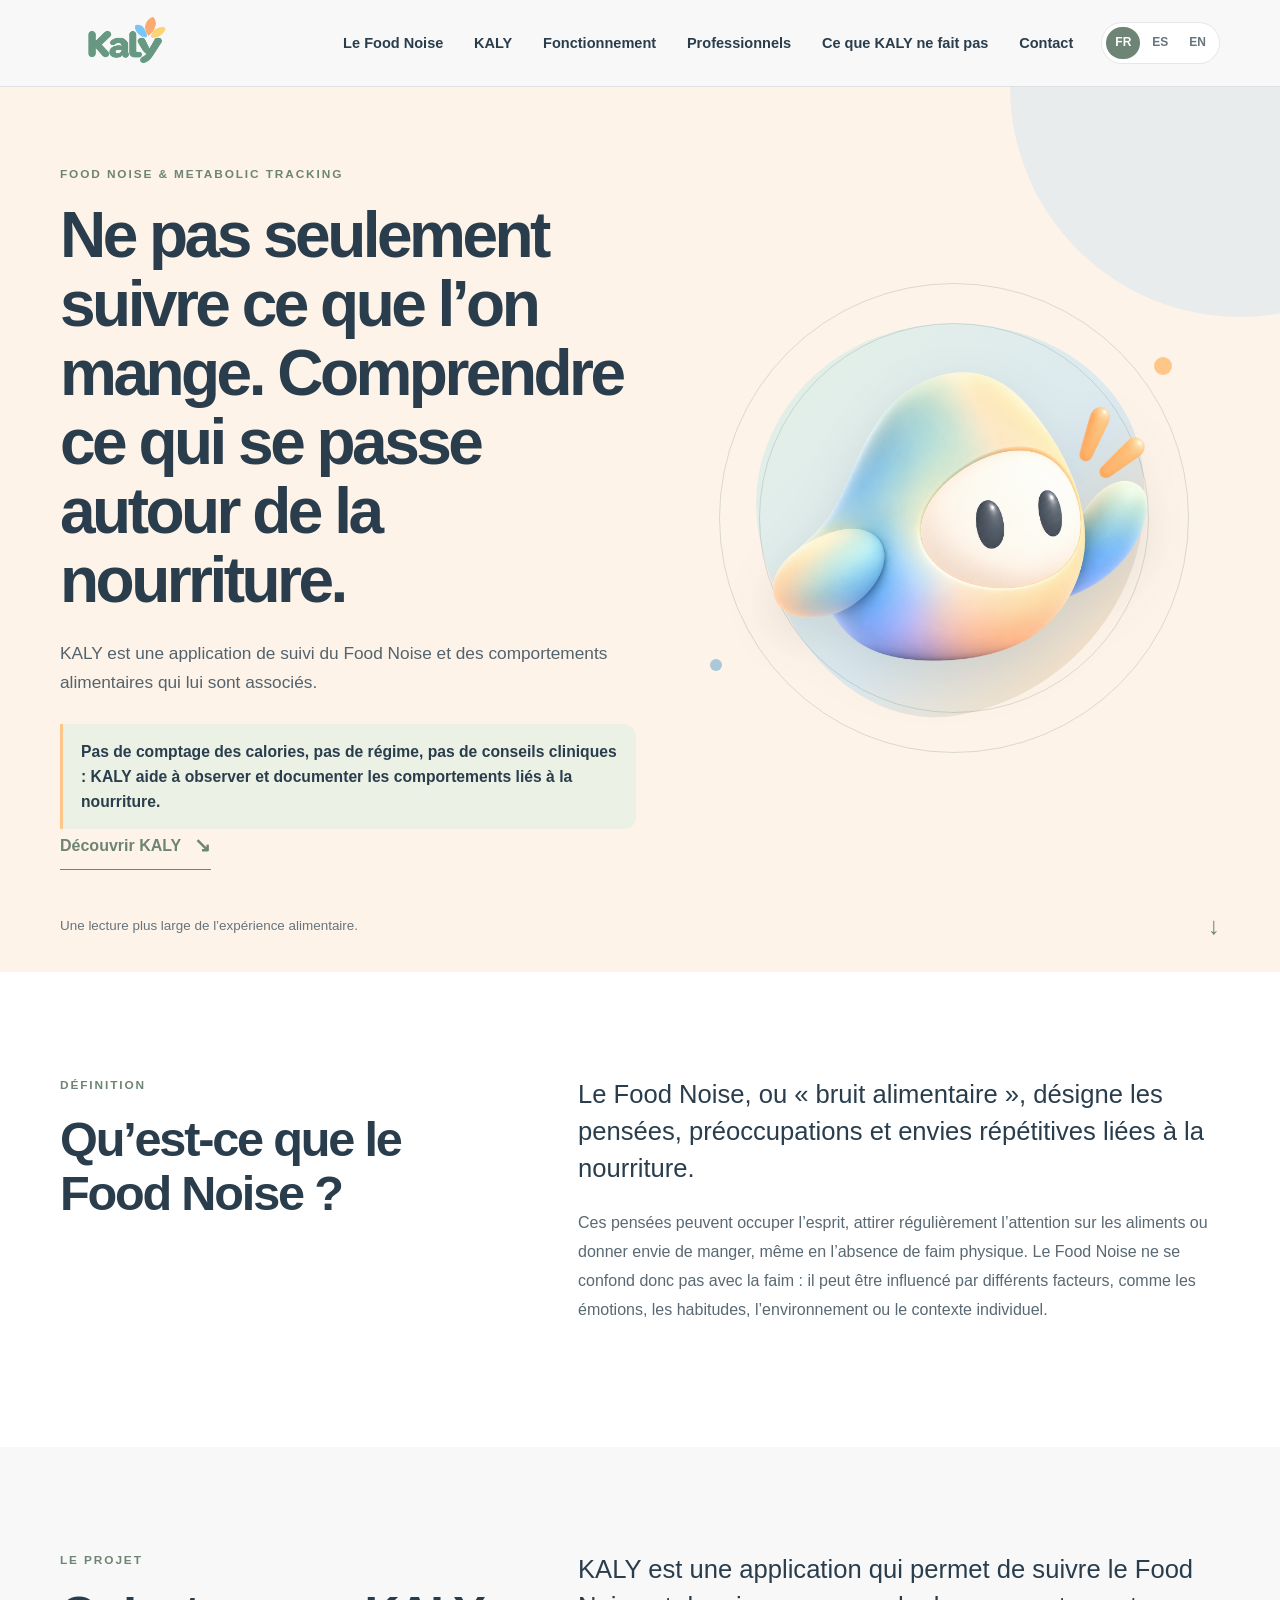
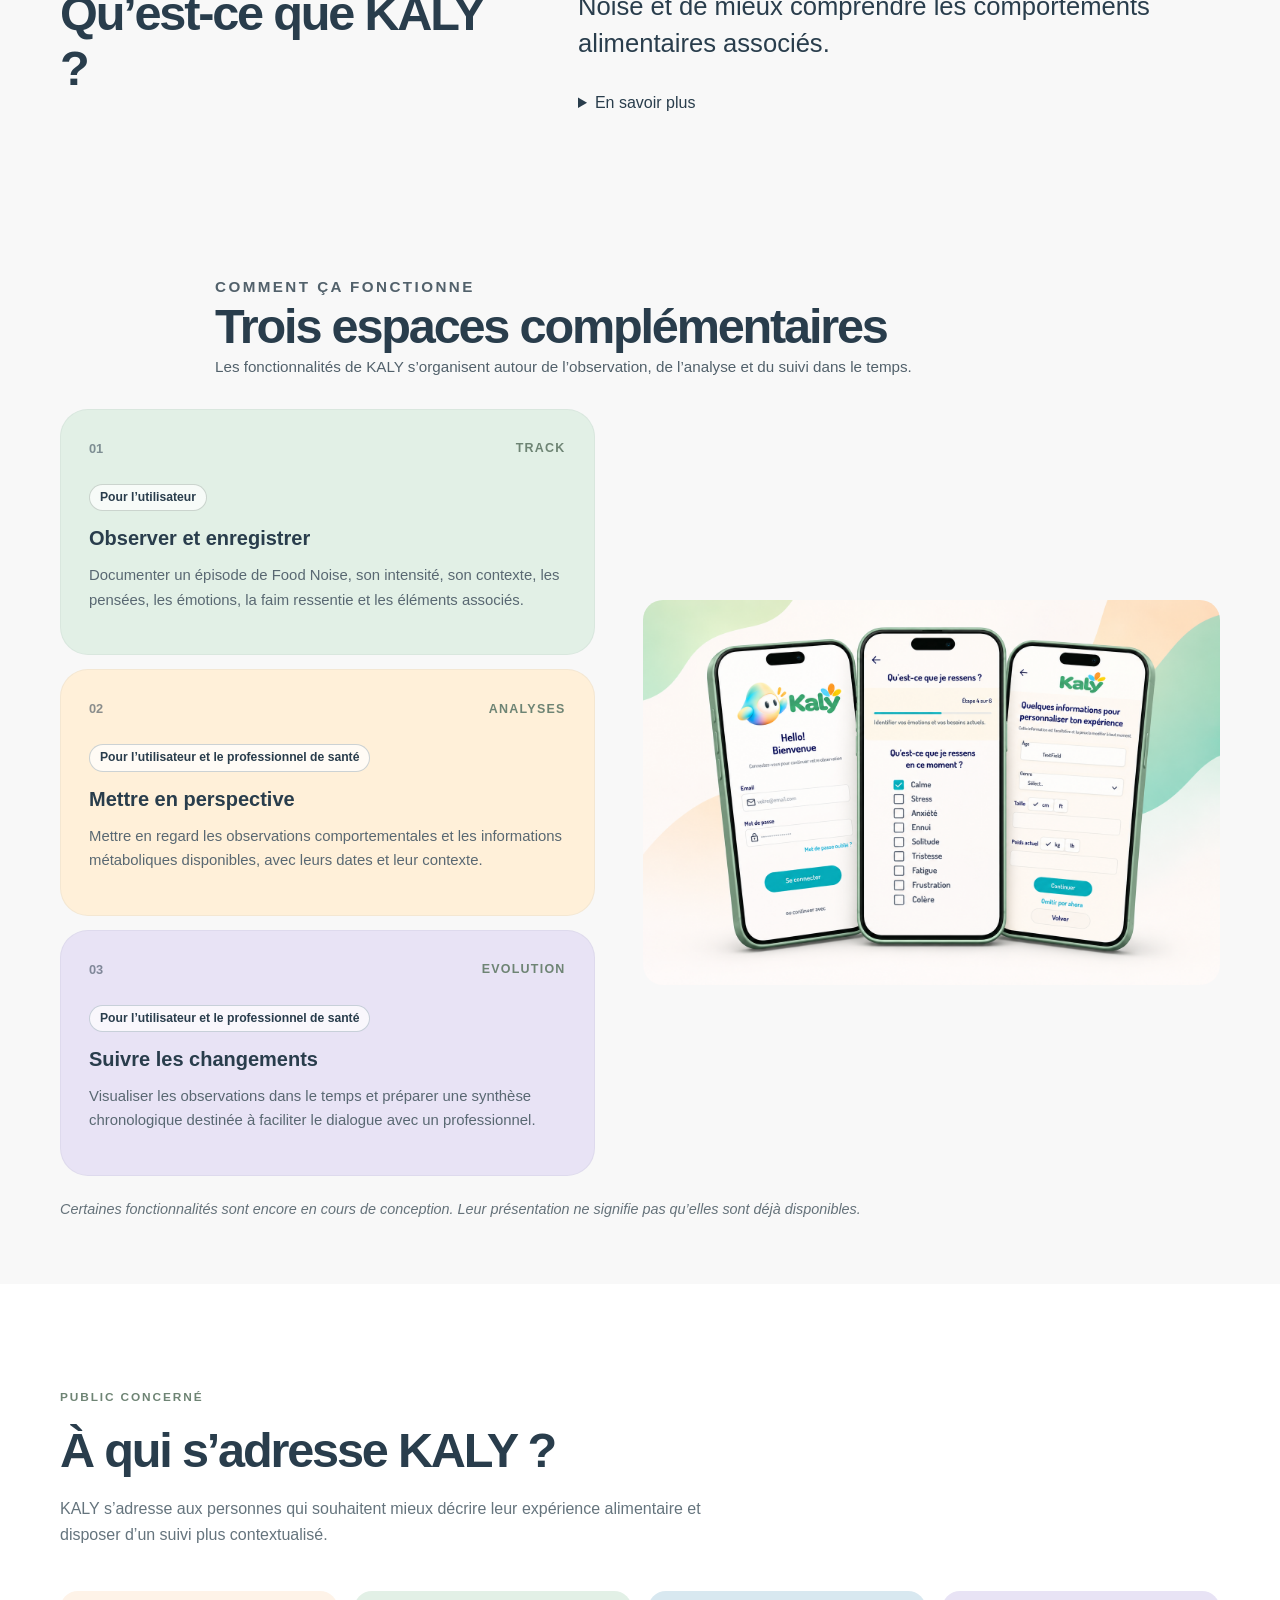
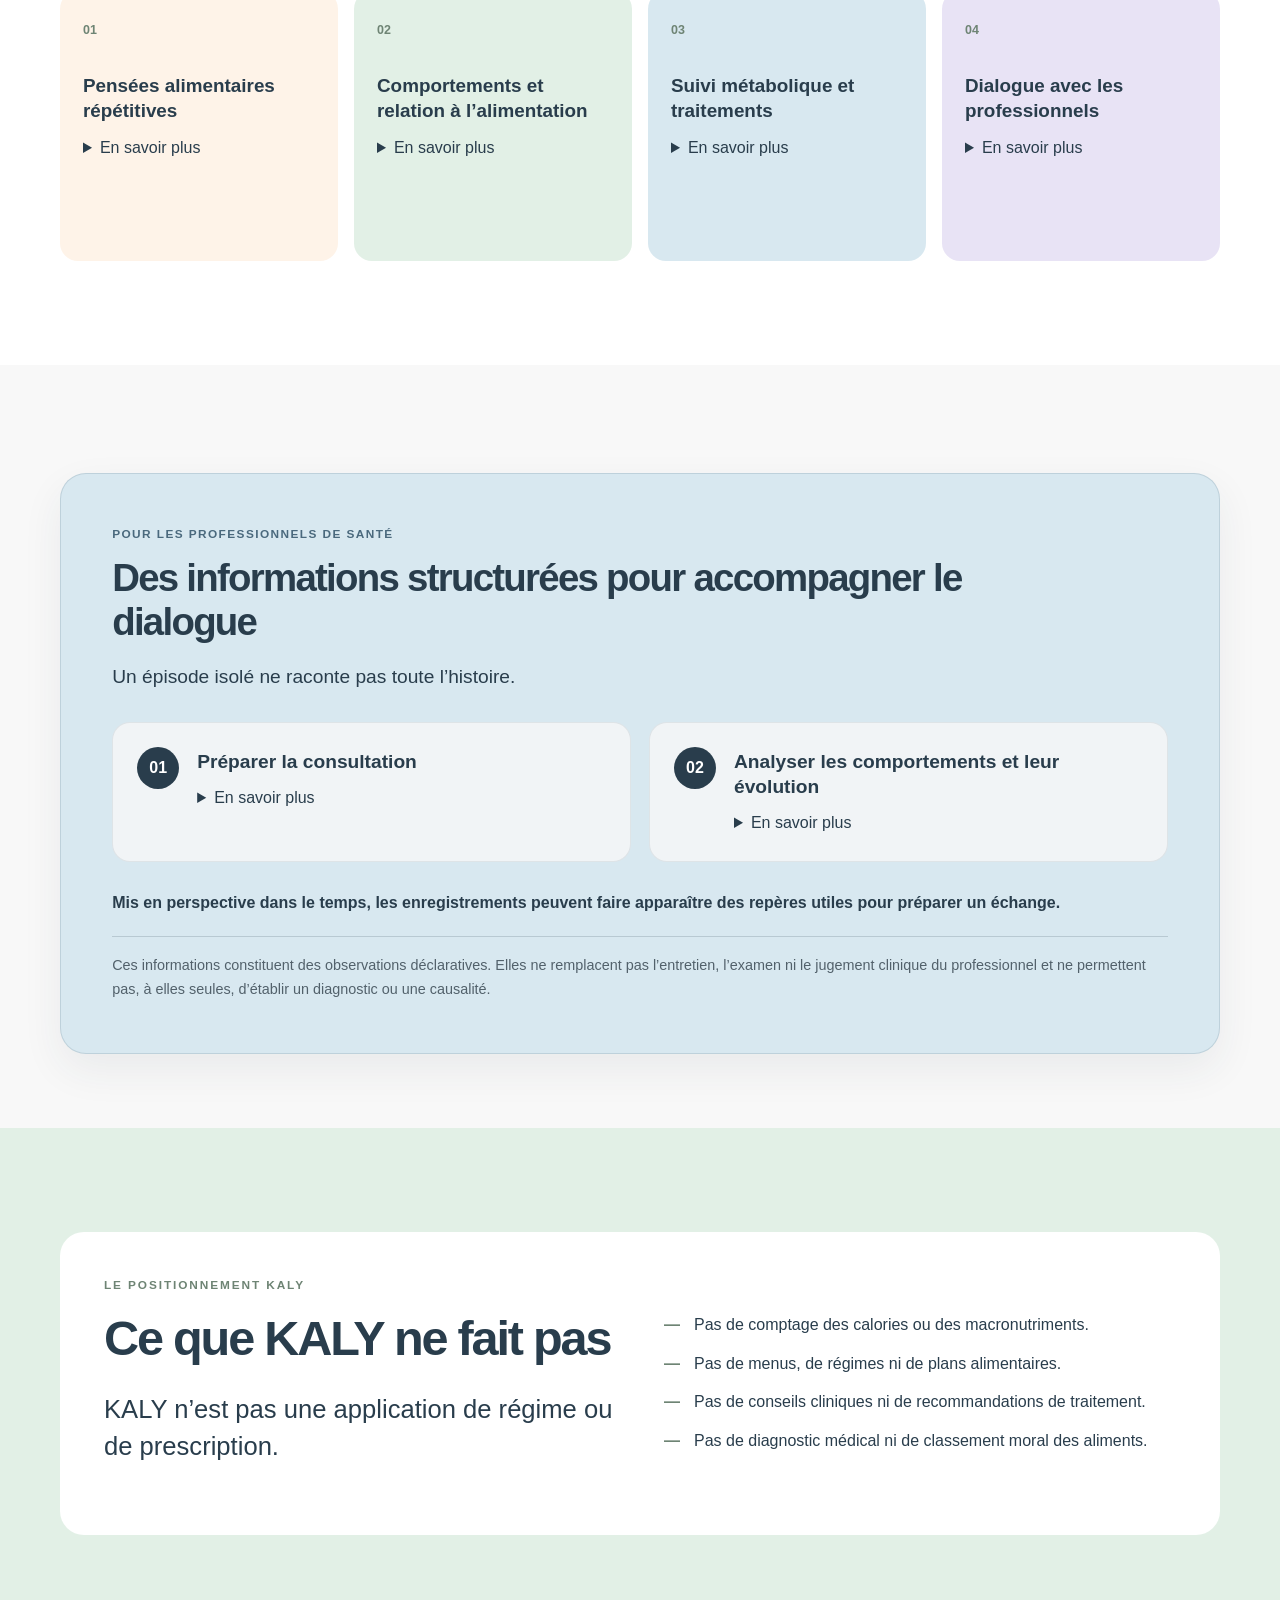
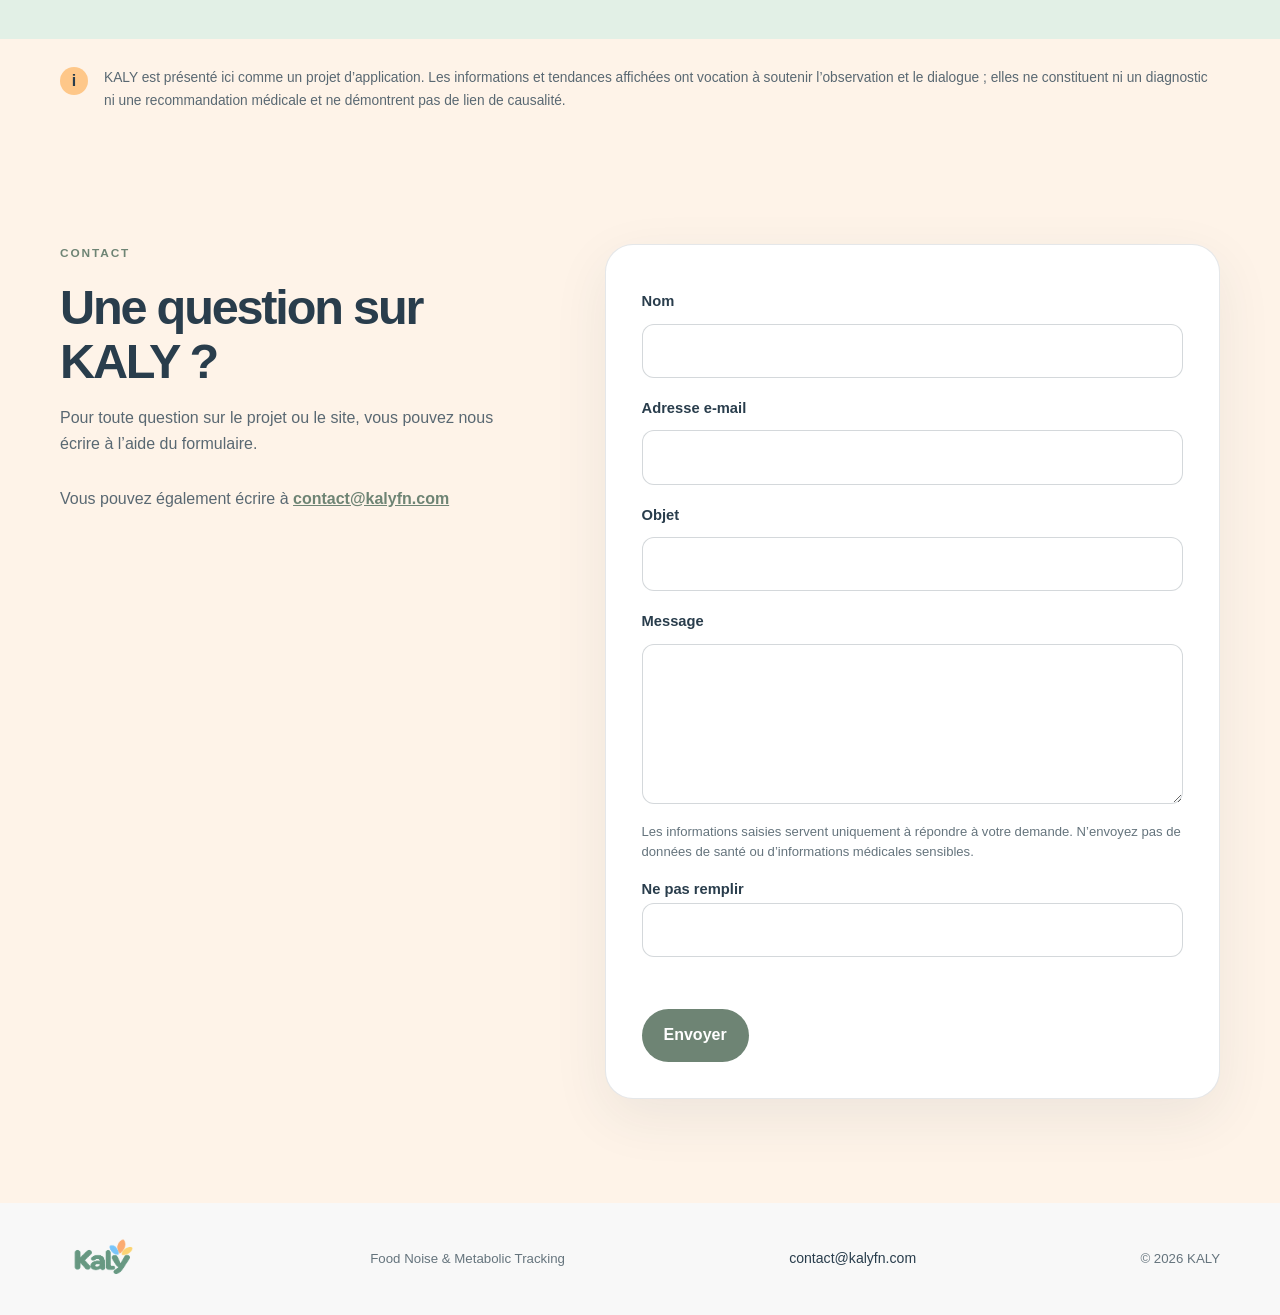
==== index.html @ abf8a35e "Add files via upload" ====
<!doctype html>
<html lang="fr">
<head>
  <meta charset="utf-8">
  <meta name="viewport" content="width=device-width, initial-scale=1">
  <meta name="theme-color" content="#F8F8F8">
  <meta name="description" content="KALY — application de suivi du Food Noise et des comportements alimentaires associés, pour repérer des tendances et faciliter le dialogue avec les professionnels de santé.">
  <title>KALY — Food Noise & Metabolic Tracking</title>
  <link rel="icon" type="image/png" href="assets/kaly_icon.png">
  <link rel="stylesheet" href="css/style.css?v=17">
  <script defer src="js/script.js?v=17"></script>
</head>
<body>
  <a class="skip-link" href="#main" data-i18n="skip">Aller au contenu</a>

  <header class="site-header">
    <div class="container header-inner">
      <a class="brand" href="#top" aria-label="KALY — accueil">
        <img src="assets/KALY_LOGOOK.png" alt="KALY" class="brand-logo">
      </a>
      <nav class="desktop-nav" aria-label="Navigation principale">
        <a href="#food-noise" data-i18n="navAbout">Le Food Noise</a>
        <a href="#about" data-i18n="navAudience">KALY</a>
        <a href="#features" data-i18n="navHow">Fonctionnement</a>
        <a href="#professional-callout" data-i18n="navFeatures">Professionnels</a>
        <a href="#audience" data-i18n="navApproach">Pour qui ?</a>
        <a href="#contact" data-i18n="navContact">Contact</a>
      </nav>
      <div class="header-actions">
        <div class="language-switch" role="group" aria-label="Choisir la langue">
          <button type="button" class="lang-btn is-active" data-lang="fr" aria-pressed="true">FR</button>
          <button type="button" class="lang-btn" data-lang="es" aria-pressed="false">ES</button>
          <button type="button" class="lang-btn" data-lang="en" aria-pressed="false">EN</button>
        </div>
        <button class="menu-toggle" type="button" aria-expanded="false" aria-controls="mobile-nav" aria-label="Ouvrir le menu">
          <span></span><span></span>
        </button>
      </div>
    </div>
    <nav id="mobile-nav" class="mobile-nav" aria-label="Navigation mobile" hidden>
      <a href="#food-noise" data-i18n="navAbout">Le Food Noise</a>
      <a href="#about" data-i18n="navAudience">KALY</a>
      <a href="#features" data-i18n="navHow">Fonctionnement</a>
      <a href="#professional-callout" data-i18n="navFeatures">Professionnels</a>
      <a href="#audience" data-i18n="navApproach">Pour qui ?</a>
      <a href="#contact" data-i18n="navContact">Contact</a>
    </nav>
  </header>

  <main id="main">
    <section class="hero" id="top">
      <div class="container hero-grid">
        <div class="hero-copy">
          <p class="eyebrow" data-i18n="eyebrow">FOOD NOISE & METABOLIC TRACKING</p>
          <h1 data-i18n="heroTitle">Ne pas seulement suivre ce que l’on mange. Comprendre ce qui se passe autour de la nourriture.</h1>
          <p class="hero-lead" data-i18n="heroLead">KALY est un outil de suivi des comportements liés à l’alimentation et au Food Noise.</p>
          <p class="hero-positioning" data-i18n="heroPositioning">Pas de comptage des calories, pas de régime, pas de conseils cliniques : KALY aide à observer et documenter les comportements liés à la nourriture.</p>
          <a class="text-link" href="#food-noise"><span data-i18n="discover">Découvrir le Food Noise</span><span aria-hidden="true">↘</span></a>
        </div>
        <div class="hero-visual">
          <div class="hero-orbit orbit-one"></div>
          <div class="hero-orbit orbit-two"></div>
          <picture class="hero-banner" id="hero-banner" aria-hidden="true">
            <source id="banner-source" srcset="assets/bandeauKALY%20ok%20fr.png">
            <img id="banner-image" src="assets/bandeauKALY%20ok%20fr.png" alt="">
          </picture>
          <img class="hero-mascot" src="assets/KALY_rond_transp.png" alt="Mascotte KALY">
          <span class="floating-dot dot-peach"></span>
          <span class="floating-dot dot-blue"></span>
        </div>
      </div>
      <div class="hero-bottom container">
        <span data-i18n="heroFoot">Une lecture plus large de l’expérience alimentaire.</span>
        <span class="scroll-mark" aria-hidden="true">↓</span>
      </div>
    </section>

    <section class="section food-noise-section" id="food-noise">
      <div class="container two-column">
        <div>
          <p class="eyebrow" data-i18n="foodNoiseEyebrow">DÉFINITION</p>
          <h2 data-i18n="foodNoiseTitle">Qu’est-ce que le Food Noise ?</h2>
        </div>
        <div class="section-text food-noise-content">
          <p class="large-text" data-i18n="foodNoiseLead">Le Food Noise, ou « bruit alimentaire », désigne les pensées, préoccupations et envies répétitives liées à la nourriture.</p>
          <p data-i18n="foodNoiseText">Ces pensées peuvent occuper l’esprit, attirer régulièrement l’attention sur les aliments ou donner envie de manger, même en l’absence de faim physique. Le Food Noise ne se confond donc pas avec la faim : il peut être influencé par différents facteurs, comme les émotions, les habitudes, l’environnement ou le contexte individuel.</p>
        </div>
      </div>
    </section>

    <section class="section section-about" id="about">
      <div class="container two-column">
        <div>
          <p class="eyebrow" data-i18n="aboutEyebrow">LE PROJET</p>
          <h2 data-i18n="aboutTitle">Qu’est-ce que KALY ?</h2>
        </div>
        <div class="section-text about-content">
          <p class="large-text" data-i18n="aboutLead">KALY est une application qui permet de suivre le Food Noise et de mieux comprendre les comportements alimentaires associés.</p>
          <details class="site-details about-details">
            <summary data-i18n="moreInfo">En savoir plus</summary>
            <div class="site-details-content">
          <div class="about-group">
            <p data-i18n="aboutRecordIntro">Elle aide à enregistrer les épisodes de Food Noise (bruit alimentaire), notamment :</p>
            <ul class="about-list">
              <li data-i18n="aboutRecord1">leur fréquence et leur intensité ;</li>
              <li data-i18n="aboutRecord2">les sensations ressenties ;</li>
              <li data-i18n="aboutRecord3">les émotions et les pensées associées ;</li>
              <li data-i18n="aboutRecord4">les actions qui suivent et les résultats obtenus.</li>
            </ul>
          </div>
          <div class="about-group">
            <p data-i18n="aboutContextIntro">Ces observations peuvent être mises en perspective avec d’autres informations renseignées par l’utilisateur :</p>
            <ul class="about-list">
              <li data-i18n="aboutContext1">la faim ;</li>
              <li data-i18n="aboutContext2">le sommeil ;</li>
              <li data-i18n="aboutContext3">les données métaboliques ;</li>
              <li data-i18n="aboutContext4">les traitements médicaux.</li>
            </ul>
          </div>
          <p data-i18n="aboutProfessional">Les informations recueillies peuvent faciliter le suivi personnel et favoriser le dialogue avec les professionnels de santé — médecins, psychologues et nutritionnistes — en apportant des éléments concrets pour préparer les consultations et accompagner le suivi.</p>
            </div>
          </details>
        </div>
      </div>
    </section>

    <section class="section spaces-section" id="features">
      <div class="container">
        <div class="section-heading spaces-heading">
          <p class="eyebrow" data-i18n="howEyebrow">COMMENT ÇA FONCTIONNE</p>
          <h2 data-i18n="featuresTitle">Trois espaces complémentaires</h2>
          <p data-i18n="featuresIntro">Les fonctionnalités de KALY s’organisent autour de l’observation, de l’analyse et du suivi dans le temps.</p>
        </div>
        <div class="features-layout">
          <div class="feature-grid">
          <article class="feature-card feature-track">
            <div class="feature-top"><span class="feature-number">01</span><span class="feature-tag">TRACK</span></div><span class="audience-label audience-user" data-i18n="spaceAudienceUser">Pour l’utilisateur</span>
            <h3 data-i18n="trackTitle">Observer et enregistrer</h3>
            <p data-i18n="trackText">Documenter un épisode de Food Noise, son intensité, son contexte, les pensées, les émotions, la faim ressentie et les éléments associés.</p>
            <details class="feature-details"><summary data-i18n="moreInfo">En savoir plus</summary><ul><li data-i18n="trackItem1">Situation et contexte</li><li data-i18n="trackItem2">Pensées, émotions et faim</li><li data-i18n="trackItem3">Aliments et comportements associés</li></ul></details>
          </article>
          <article class="feature-card feature-analysis">
            <div class="feature-top"><span class="feature-number">02</span><span class="feature-tag">ANALYSES</span></div><span class="audience-label audience-both" data-i18n="spaceAudienceBoth">Utilisateur et professionnel de santé</span>
            <h3 data-i18n="analysisTitle">Mettre en perspective</h3>
            <p data-i18n="analysisText">Mettre en regard les observations comportementales et les informations métaboliques disponibles, avec leurs dates et leur contexte.</p>
            <details class="feature-details"><summary data-i18n="moreInfo">En savoir plus</summary><ul><li data-i18n="analysisItem1">Repérage de tendances individuelles</li><li data-i18n="analysisItem2">Sommeil et traitements déclarés</li><li data-i18n="analysisItem3">Données biologiques renseignées</li></ul></details>
          </article>
          <article class="feature-card feature-evolution">
            <div class="feature-top"><span class="feature-number">03</span><span class="feature-tag">EVOLUTION</span></div><span class="audience-label audience-both" data-i18n="spaceAudienceBoth">Utilisateur et professionnel de santé</span>
            <h3 data-i18n="evolutionTitle">Suivre les changements</h3>
            <p data-i18n="evolutionText">Visualiser les observations dans le temps et préparer une synthèse chronologique destinée à faciliter le dialogue avec un professionnel.</p>
            <details class="feature-details"><summary data-i18n="moreInfo">En savoir plus</summary><ul><li data-i18n="evolutionItem1">Historique et chronologie</li><li data-i18n="evolutionItem2">Évolution des observations</li><li data-i18n="evolutionItem3">Synthèse partageable au choix de l’utilisateur</li></ul></details>
          </article>
          </div>
          <div class="features-visual">
            <img src="assets/kaly-app-phones.png" alt="Aperçu de l’application KALY sur trois écrans de téléphone" loading="lazy">
          </div>
        </div>
        <p class="development-note" data-i18n="howDevelopment">Certaines fonctionnalités sont encore en cours de conception. Leur présentation ne signifie pas qu’elles sont déjà disponibles.</p>
      </div>
    </section>

    <section class="section audience-section" id="audience">
      <div class="container">
        <div class="section-heading">
          <p class="eyebrow" data-i18n="audienceEyebrow">PUBLIC CONCERNÉ</p>
          <h2 data-i18n="audienceTitle">À qui s’adresse KALY ?</h2>
          <p data-i18n="audienceIntro">KALY s’adresse aux personnes qui souhaitent mieux décrire leur expérience alimentaire et disposer d’un suivi plus contextualisé.</p>
        </div>
        <div class="audience-grid">
          <article class="audience-card card-peach"><span class="card-index">01</span><h3 data-i18n="aud1Title">Pensées alimentaires répétitives</h3><details class="site-details audience-details"><summary data-i18n="moreInfo">En savoir plus</summary><div class="site-details-content"><p data-i18n="aud1Text">Personnes qui souhaitent observer la fréquence, l’intensité et le contexte de leurs pensées ou envies alimentaires.</p></div></details></article>
          <article class="audience-card card-mint"><span class="card-index">02</span><h3 data-i18n="aud2Title">Comportements et relation à l’alimentation</h3><details class="site-details audience-details"><summary data-i18n="moreInfo">En savoir plus</summary><div class="site-details-content"><p data-i18n="aud2Text">Personnes qui veulent mieux documenter les situations, émotions, sensations de faim et comportements associés à l’alimentation.</p></div></details></article>
          <article class="audience-card card-blue"><span class="card-index">03</span><h3 data-i18n="aud3Title">Suivi métabolique et traitements</h3><details class="site-details audience-details"><summary data-i18n="moreInfo">En savoir plus</summary><div class="site-details-content"><p data-i18n="aud3Text">Notamment les personnes concernées par le diabète de type 2, le surpoids ou l’obésité, y compris celles qui suivent un traitement GLP-1 ou GIP.</p></div></details></article>
          <article class="audience-card card-lavender"><span class="card-index">04</span><h3 data-i18n="aud4Title">Dialogue avec les professionnels</h3><details class="site-details audience-details"><summary data-i18n="moreInfo">En savoir plus</summary><div class="site-details-content"><p data-i18n="aud4Text">Personnes qui souhaitent préparer leurs consultations à partir d’un historique structuré qu’elles peuvent choisir de partager.</p></div></details></article>
        </div>
      </div>
    </section>

    <section class="section spaces-section" aria-labelledby="professional-callout-title">
      <div class="container">
        <section class="professional-main" id="professional-callout" aria-labelledby="professional-callout-title">
          <div class="professional-main-heading">
            <p class="eyebrow" data-i18n="proEyebrow">POUR LES PROFESSIONNELS DE SANTÉ</p>
            <h2 id="professional-callout-title" data-i18n="proTitle">Des informations structurées pour accompagner le dialogue</h2>
            <p class="professional-main-intro" data-i18n="proDynamicIntro">Un épisode isolé ne raconte pas toute l’histoire. Mis en perspective dans le temps, les enregistrements peuvent faire apparaître des repères utiles pour préparer un échange.</p>
          </div>
          <div class="professional-benefits">
            <article class="professional-benefit"><span class="professional-benefit-number">01</span><div><h3 data-i18n="proCard4Title">Préparer la consultation</h3><details class="site-details"><summary data-i18n="moreInfo">En savoir plus</summary><div class="site-details-content"><p data-i18n="proItem4">Résumé chronologique des observations pour préparer une consultation.</p></div></details></div></article>
            <article class="professional-benefit"><span class="professional-benefit-number">02</span><div><h3 data-i18n="proAnalysisTitle">Analyser les comportements et leur évolution</h3><details class="site-details"><summary data-i18n="moreInfo">En savoir plus</summary><div class="site-details-content"><p data-i18n="proAnalysisText">Mettre en perspective les épisodes et les informations renseignées pour repérer des tendances au fil du temps.</p><ul><li data-i18n="proBenefit1">Des échanges potentiellement plus ciblés et un temps de consultation mieux préparé.</li><li data-i18n="proBenefit2">Des évolutions repérées plus tôt, pour faciliter une discussion rapide sur la conduite à tenir.</li></ul></div></details></div></article>
          </div>
          <p class="professional-main-context" data-i18n="proContext">Mis en perspective dans le temps, les enregistrements peuvent faire apparaître des repères utiles pour préparer un échange.</p>
          <p class="professional-main-limit" data-i18n="proLimit">Ces informations constituent des observations déclaratives. Elles ne remplacent pas l’entretien, l’examen ni le jugement clinique du professionnel et ne permettent pas, à elles seules, d’établir un diagnostic ou une causalité.</p>
        </section>
      </div>
    </section>

    <section class="section boundaries-section" id="what-kaly-is-not">
      <div class="container boundaries-panel"><div><p class="eyebrow" data-i18n="boundEyebrow">LE POSITIONNEMENT KALY</p><h2 data-i18n="boundTitle">Ce que KALY ne fait pas</h2><p class="large-text" data-i18n="boundLead">KALY n’est pas une application de régime ou de prescription.</p></div><ul class="bound-list"><li data-i18n="bound1">Pas de comptage des calories ou des macronutriments.</li><li data-i18n="bound2">Pas de menus, de régimes ni de plans alimentaires.</li><li data-i18n="bound3">Pas de conseils cliniques ni de recommandations de traitement.</li><li data-i18n="bound4">Pas de diagnostic médical ni de classement moral des aliments.</li></ul></div>
    </section>

    <section class="disclaimer">
      <div class="container disclaimer-inner"><span class="disclaimer-mark" aria-hidden="true">i</span><p data-i18n="disclaimer">KALY est présenté ici comme un projet d’application de suivi comportemental. Il ne fournit ni conseil clinique, ni régime, ni diagnostic. Les observations enregistrées ne démontrent pas de lien de causalité.</p></div>
    </section>

    <section class="section contact-section" id="contact">
      <div class="container contact-grid">
        <div class="contact-copy">
          <p class="eyebrow" data-i18n="contactEyebrow">CONTACT</p>
          <h2 data-i18n="contactTitle">Une question sur KALY ?</h2>
          <p data-i18n="contactIntro">Pour toute question sur le projet ou le site, vous pouvez nous écrire à l’aide du formulaire.</p>
          <p class="contact-mail"><span data-i18n="contactMailFallback">Vous pouvez également écrire à</span> <a href="mailto:contact@kalyfn.com">contact@kalyfn.com</a></p>
        </div>
        <form class="contact-form" id="contact-form">
          <label for="contact-name" data-i18n="contactName">Nom</label><input id="contact-name" name="name" type="text" autocomplete="name" required>
          <label for="contact-email" data-i18n="contactEmail">Adresse e-mail</label><input id="contact-email" name="email" type="email" autocomplete="email" required>
          <label for="contact-subject" data-i18n="contactSubject">Objet</label><input id="contact-subject" name="subject" type="text" required>
          <label for="contact-message" data-i18n="contactMessage">Message</label><textarea id="contact-message" name="message" rows="5" required></textarea>
          <p class="form-privacy" data-i18n="contactPrivacy">Les informations saisies servent uniquement à répondre à votre demande. N’envoyez pas de données de santé ou d’informations médicales sensibles.</p>
          <div class="form-honeypot" aria-hidden="true"><label for="contact-website">Ne pas remplir</label><input id="contact-website" name="website" type="text" tabindex="-1" autocomplete="off"></div>
          <p class="form-status" id="contact-status" role="status" aria-live="polite"></p>
          <button type="submit" class="contact-submit" data-i18n="contactSend">Envoyer</button>
        </form>
      </div>
    </section>
  </main>

  <footer class="site-footer">
    <div class="container footer-inner">
      <img src="assets/KALY_LOGOOK.png" alt="KALY" class="footer-logo">
      <p data-i18n="footerLine">Food Noise & Metabolic Tracking</p>
      <div class="footer-links">
        <a href="mailto:contact@kalyfn.com">contact@kalyfn.com</a>
      </div>
      <span>© <span id="year"></span> KALY</span>
    </div>
  </footer>
</body>
</html>
---- css/style.css ----
:root {
  --kaly-green: #6E8474;
  --kaly-dark: #293D4C;
  --kaly-peach: #FEC789;
  --kaly-mint: #E2F0E6;
  --kaly-blue: #D8E8F0;
  --kaly-cream: #FEF3E8;
  --kaly-lavender: #E8E3F5;
  --off-white: #F8F8F8;
  --white: #FFFFFF;
  --text: var(--kaly-dark);
  --muted: #65747D;
  --line: rgba(41, 61, 76, .12);
  --radius-lg: 28px;
  --radius-md: 18px;
  --shadow-soft: 0 18px 55px rgba(41, 61, 76, .08);
  font-family: "Aptos", "Segoe UI", "Helvetica Neue", Arial, sans-serif;
  color: var(--text);
  background: var(--off-white);
  scroll-behavior: smooth;
}
* { box-sizing: border-box; }
body { margin: 0; min-width: 320px; background: var(--off-white); color: var(--text); line-height: 1.65; }
img { display: block; max-width: 100%; }
a { color: inherit; }
button { font: inherit; }
.container { width: min(1160px, calc(100% - 48px)); margin-inline: auto; }
.skip-link { position: absolute; left: -999px; top: 8px; z-index: 100; padding: 10px 14px; background: white; border-radius: 8px; }
.skip-link:focus { left: 12px; }
.site-header { position: sticky; top: 0; z-index: 20; background: rgba(248,248,248,.92); backdrop-filter: blur(14px); border-bottom: 1px solid var(--line); }
.header-inner { min-height: 86px; display: flex; align-items: center; justify-content: space-between; gap: 28px; }
.brand { display: inline-flex; align-items: center; flex: 0 0 auto; }
.brand-logo { width: 132px; max-height: 64px; object-fit: contain; }
.desktop-nav { display: flex; align-items: center; gap: clamp(16px, 2.4vw, 34px); margin-left: auto; }
.desktop-nav a, .mobile-nav a { text-decoration: none; color: var(--kaly-dark); font-size: .91rem; font-weight: 600; }
.desktop-nav a:hover, .mobile-nav a:hover { color: var(--kaly-green); }
.header-actions { display: flex; align-items: center; gap: 14px; }
.language-switch { display: flex; gap: 3px; padding: 4px; border: 1px solid var(--line); border-radius: 999px; background: white; }
.lang-btn { border: 0; background: transparent; color: var(--muted); border-radius: 999px; padding: 6px 9px; font-size: .75rem; font-weight: 700; cursor: pointer; }
.lang-btn.is-active { background: var(--kaly-green); color: white; }
.menu-toggle { display: none; border: 1px solid var(--line); background: white; border-radius: 12px; width: 42px; height: 42px; padding: 11px; cursor: pointer; }
.menu-toggle span { display: block; height: 2px; background: var(--kaly-dark); margin: 5px 0; }
.mobile-nav { padding: 0 24px 18px; gap: 18px; flex-direction: column; }
.mobile-nav:not([hidden]) { display: flex; }

.hero { position: relative; overflow: hidden; padding: 78px 0 26px; background: var(--kaly-cream); }
.hero::before { content: ""; position: absolute; width: 460px; height: 460px; border-radius: 50%; background: rgba(216,232,240,.55); right: -190px; top: -230px; }
.hero-grid { display: grid; grid-template-columns: 1.04fr .96fr; align-items: center; gap: 52px; position: relative; z-index: 1; }
.eyebrow { margin: 0 0 16px; color: var(--kaly-green); font-size: .74rem; font-weight: 700; letter-spacing: .16em; text-transform: uppercase; }
.hero h1 { max-width: 690px; margin: 0; color: var(--kaly-dark); font-size: clamp(2.35rem, 5vw, 4.55rem); line-height: 1.08; letter-spacing: -.055em; font-weight: 600; }
.hero-lead { max-width: 570px; margin: 24px 0 28px; color: #53636D; font-size: 1.08rem; }
.text-link { display: inline-flex; align-items: center; gap: 13px; color: var(--kaly-green); text-decoration: none; font-weight: 700; border-bottom: 1px solid var(--kaly-green); padding-bottom: 7px; }
.text-link span:last-child { font-size: 1.25rem; }
.hero-visual {
  min-height: 430px;
  position: relative;
  display: grid;
  place-items: center;
  isolation: isolate;
}
.hero-banner { display: none !important; }
.hero-visual::before {
  content: "";
  position: absolute;
  z-index: 0;
  width: min(82%, 390px);
  aspect-ratio: 1;
  border-radius: 48% 52% 58% 42% / 45% 43% 57% 55%;
  background: linear-gradient(145deg, rgba(226,240,230,.92), rgba(216,232,240,.9) 58%, rgba(254,199,137,.55));
  transform: rotate(-10deg);
}
.hero-mascot {
  position: relative;
  z-index: 2;
  display: block;
  width: clamp(250px, 31vw, 390px);
  max-height: 410px;
  object-fit: contain;
  filter: drop-shadow(0 18px 24px rgba(41,61,76,.12));
}
.hero-orbit { position: absolute; border: 1px solid rgba(110,132,116,.24); border-radius: 50%; }
.orbit-one { width: 390px; height: 390px; }
.orbit-two { width: 470px; height: 470px; }
.floating-dot { position: absolute; z-index: 4; border-radius: 50%; }
.dot-peach { width: 18px; height: 18px; background: var(--kaly-peach); top: 54px; right: 48px; }
.dot-blue { width: 12px; height: 12px; background: #A9C8D9; bottom: 62px; left: 22px; }
.hero-bottom { position: relative; z-index: 1; display: flex; justify-content: space-between; align-items: center; padding-top: 36px; color: var(--muted); font-size: .84rem; }
.scroll-mark { color: var(--kaly-green); font-size: 1.5rem; }

.section { padding: 104px 0; }
.two-column { display: grid; grid-template-columns: .8fr 1.2fr; gap: 90px; }
h2 { margin: 0; color: var(--kaly-dark); font-size: clamp(2rem, 3.8vw, 3.25rem); line-height: 1.12; letter-spacing: -.045em; font-weight: 600; }
.section-text p { margin: 0 0 18px; color: #596872; }
.large-text { color: var(--kaly-dark) !important; font-size: clamp(1.25rem, 2vw, 1.65rem); line-height: 1.45; font-weight: 500; }
.audience-section { background: white; }
.section-heading { max-width: 720px; margin-bottom: 42px; }
.section-heading > p:last-child { max-width: 650px; margin: 18px 0 0; color: var(--muted); }
.audience-grid { display: grid; grid-template-columns: repeat(4, 1fr); gap: 16px; }
.audience-card { min-height: 270px; padding: 25px 23px; border-radius: var(--radius-md); }
.card-peach { background: var(--kaly-cream); }
.card-mint { background: var(--kaly-mint); }
.card-blue { background: var(--kaly-blue); }
.card-lavender { background: var(--kaly-lavender); }
.card-index { display: inline-block; margin-bottom: 34px; color: var(--kaly-green); font-size: .78rem; font-weight: 700; }
.audience-card h3, .feature-card h3 { margin: 0 0 12px; color: var(--kaly-dark); font-size: 1.18rem; line-height: 1.3; }
.audience-card p, .feature-card p { margin: 0; color: #596872; font-size: .93rem; }

.features-section { background: var(--off-white); }
.feature-grid { display: grid; grid-template-columns: repeat(3, 1fr); gap: 18px; }
.feature-card { min-height: 390px; padding: 30px; border-radius: var(--radius-lg); border: 1px solid rgba(41,61,76,.05); }
.feature-track { background: var(--kaly-mint); }
.feature-analysis { background: #FFF0D9; }
.feature-evolution { background: var(--kaly-lavender); }
.feature-top { display: flex; justify-content: space-between; align-items: center; margin-bottom: 54px; }
.feature-number { color: rgba(41,61,76,.55); font-size: .8rem; font-weight: 700; }
.feature-tag { color: var(--kaly-green); font-size: .78rem; font-weight: 800; letter-spacing: .1em; }
.feature-card h3 { font-size: 1.45rem; }
.feature-card ul { margin: 22px 0 0; padding: 0; list-style: none; }
.feature-card li { position: relative; margin: 10px 0; padding-left: 18px; color: #53636D; font-size: .9rem; }
.feature-card li::before { content: ""; position: absolute; left: 0; top: .65em; width: 6px; height: 6px; border-radius: 50%; background: var(--kaly-green); }

.mascot-section { padding-top: 28px; }
.mascot-panel { display: grid; grid-template-columns: 1fr .8fr; align-items: center; gap: 40px; overflow: hidden; min-height: 450px; padding: 56px 64px; border-radius: 34px; background: var(--kaly-blue); }
.mascot-copy h2 { max-width: 520px; }
.mascot-copy > p:not(.eyebrow) { max-width: 590px; color: #53636D; }
.approach-note { margin-top: 22px; padding-left: 18px; border-left: 3px solid var(--kaly-green); }
.mascot-art { position: relative; min-height: 330px; display: grid; place-items: center; }
.mascot-blob { position: absolute; width: 310px; height: 310px; border-radius: 46% 54% 61% 39% / 44% 44% 56% 56%; background: var(--kaly-cream); transform: rotate(-12deg); }
.mascot-art img { position: relative; z-index: 1; width: min(100%, 330px); max-height: 350px; object-fit: contain; filter: drop-shadow(0 18px 22px rgba(41,61,76,.1)); }
.disclaimer { padding: 28px 0; background: var(--kaly-cream); }
.disclaimer-inner { display: flex; align-items: flex-start; gap: 16px; }
.disclaimer-mark { flex: 0 0 28px; display: grid; place-items: center; width: 28px; height: 28px; border-radius: 50%; background: var(--kaly-peach); color: var(--kaly-dark); font-weight: 700; }
.disclaimer p { margin: 0; color: #596872; font-size: .86rem; }
.site-footer { padding: 32px 0; background: var(--off-white); }
.footer-inner { display: flex; align-items: center; justify-content: space-between; gap: 20px; color: var(--muted); font-size: .83rem; }
.footer-logo { width: 86px; max-height: 48px; object-fit: contain; }
.footer-inner p { margin: 0; }

@media (max-width: 980px) {
  .desktop-nav { gap: 14px; }
  .desktop-nav a { font-size: .82rem; }
  .hero-grid { gap: 25px; }
  .hero-visual { min-height: 350px; }
  .audience-grid { grid-template-columns: repeat(2, 1fr); }
  .mascot-panel { padding: 42px; }
}
@media (max-width: 720px) {
  .container { width: min(100% - 36px, 560px); }
  .header-inner { min-height: 72px; }
  .brand-logo { width: 108px; }
  .desktop-nav { display: none; }
  .menu-toggle { display: block; }
  .hero { padding: 52px 0 22px; }
  .hero-grid { grid-template-columns: 1fr; gap: 22px; }
  .hero h1 { font-size: clamp(2.35rem, 11vw, 3.45rem); }
  .hero-lead { font-size: 1rem; }
  .hero-visual { min-height: 280px; }
  .hero-visual::before { width: min(76%, 270px); }
  .hero-mascot { width: clamp(225px, 72vw, 300px); max-height: 300px; }
  .orbit-one { width: 260px; height: 260px; }
  .orbit-two { width: 320px; height: 320px; }
  .hero-bottom { padding-top: 28px; }
  .section { padding: 72px 0; }
  .two-column { grid-template-columns: 1fr; gap: 22px; }
  .audience-grid, .feature-grid { grid-template-columns: 1fr; }
  .audience-card { min-height: auto; }
  .card-index { margin-bottom: 22px; }
  .feature-card { min-height: auto; }
  .feature-top { margin-bottom: 30px; }
  .mascot-section { padding-top: 0; }
  .mascot-panel { grid-template-columns: 1fr; padding: 32px 24px 20px; gap: 10px; }
  .mascot-art { min-height: 250px; }
  .mascot-blob { width: 230px; height: 230px; }
  .mascot-art img { max-height: 260px; }
  .footer-inner { flex-wrap: wrap; }
}
@media (prefers-reduced-motion: no-preference) {
  html { scroll-behavior: smooth; }
  .audience-card, .feature-card { transition: transform .2s ease, box-shadow .2s ease; }
  .audience-card:hover, .feature-card:hover { transform: translateY(-4px); box-shadow: var(--shadow-soft); }
}


/* KALY project description: clearer spacing and readable lists */
.about-content .large-text { margin-bottom: 28px; }
.about-group { margin: 0 0 25px; }
.about-group > p { margin-bottom: 10px; }
.about-list { margin: 0; padding-left: 1.25rem; color: #596872; }
.about-list li { padding-left: 5px; margin: 0 0 8px; line-height: 1.65; }
.about-list li::marker { color: var(--kaly-green); }
.about-content > p:last-child { margin-top: 26px; line-height: 1.75; }
.food-noise-section { background: #FFFFFF; }
.food-noise-content .large-text { margin-bottom: 22px; }
.food-noise-content p:last-child { line-height: 1.8; }

/* Contact section and footer legal navigation */
.contact-section { background: var(--kaly-cream); }
.contact-grid { display: grid; grid-template-columns: .85fr 1.15fr; gap: clamp(36px, 7vw, 90px); align-items: start; }
.contact-copy > p:not(.eyebrow) { color: #596872; max-width: 470px; }
.contact-mail { margin-top: 28px; }
.contact-mail a { color: var(--kaly-green); font-weight: 700; }
.contact-form { display: grid; gap: 10px; padding: clamp(22px, 4vw, 36px); background: white; border: 1px solid var(--line); border-radius: var(--radius-lg); box-shadow: var(--shadow-soft); }
.contact-form label { margin-top: 8px; color: var(--kaly-dark); font-size: .92rem; font-weight: 650; }
.contact-form input, .contact-form textarea { width: 100%; padding: 13px 15px; border: 1px solid rgba(41,61,76,.2); border-radius: 12px; background: #fff; color: var(--kaly-dark); font: inherit; }
.contact-form input:focus, .contact-form textarea:focus { outline: 2px solid rgba(110,132,116,.28); border-color: var(--kaly-green); }
.contact-form textarea { resize: vertical; min-height: 130px; }
.form-privacy { margin: 8px 0 4px; color: var(--muted); font-size: .82rem; line-height: 1.55; }
.contact-submit { justify-self: start; border: 0; border-radius: 999px; padding: 13px 22px; background: var(--kaly-green); color: white; font: inherit; font-weight: 700; cursor: pointer; }
.contact-submit:hover { filter: brightness(.94); }
.footer-inner { flex-wrap: wrap; }
.footer-links { display: flex; align-items: center; flex-wrap: wrap; gap: 12px 22px; }
.footer-links a { color: var(--kaly-dark); font-size: .88rem; text-decoration: none; }
.footer-links a:hover { color: var(--kaly-green); text-decoration: underline; }
.legal-main { min-height: 65vh; padding: 72px 0 100px; }
.legal-content { max-width: 850px; }
.legal-content h1 { margin: 0 0 38px; color: var(--kaly-dark); font-size: clamp(2.2rem, 5vw, 3.5rem); line-height: 1.1; }
.legal-content h2 { margin: 32px 0 10px; font-size: 1.35rem; letter-spacing: -.02em; }
.legal-content p { margin: 0 0 16px; color: #596872; line-height: 1.8; }
.legal-top { display: flex; justify-content: space-between; align-items: center; gap: 18px; margin-bottom: 36px; }
.legal-top a { color: var(--kaly-green); font-weight: 700; }
@media (max-width: 760px) {
  .contact-grid { grid-template-columns: 1fr; }
  .footer-inner { align-items: flex-start; }
  .footer-links { width: 100%; }
  .legal-main { padding: 48px 0 72px; }
}

/* Additional positioning and product walkthrough sections */
.hero-positioning{max-width:590px;margin:20px 0 0;padding:15px 18px;border-left:3px solid #FEC789;background:rgba(226,240,230,.62);border-radius:0 12px 12px 0;color:#293D4C;font-size:.98rem;line-height:1.6;font-weight:600}
.how-section{background:#F8F8F8}
.how-grid{display:grid;grid-template-columns:repeat(4,minmax(0,1fr));gap:14px;margin-top:34px}
.how-card{position:relative;min-height:220px;padding:24px 22px;border-radius:16px;background:#FEF3E8;border:0;box-shadow:none}
.how-index{display:block;width:auto;height:auto;margin:0 0 18px;border-radius:0;background:transparent;color:#52616b;font-size:.75rem;font-weight:700}
.how-card .feature-tag{display:none}
.how-card h3{margin:0 0 10px;color:#293D4C;font-size:1.02rem;line-height:1.3}
.how-card p{margin:0;line-height:1.65;color:#52616b;font-size:.92rem}
.how-track{background:#FEF3E8}.how-profile{background:#E2F0E6}.how-summary{background:#D8E8F0}.how-professional{background:#E8E3F5}
.development-note{margin:22px 0 0;color:#65727a;font-size:.9rem;font-style:italic}
.professional-section{background:#fff}.professional-heading{max-width:850px;margin-bottom:34px}.professional-heading>p:last-child{max-width:760px}.spaces-heading{margin:30px 0 18px}.spaces-heading h3{font-size:1.35rem;color:#293D4C}.professional-detail{max-width:900px;margin:28px auto 0;padding:24px 28px;border-radius:16px;background:#F8F8F8}.professional-detail p{line-height:1.65;color:#52616b}
.boundaries-section{background:#E2F0E6}
.boundaries-panel{display:grid;grid-template-columns:1fr 1fr;gap:48px;align-items:center;padding:44px;border-radius:24px;background:#fff}
.bound-list{list-style:none;margin:0;padding:0;display:grid;gap:14px}
.bound-list li{position:relative;padding:0 0 0 30px;line-height:1.55;color:#293D4C}
.bound-list li:before{content:'—';position:absolute;left:0;color:#6E8474;font-weight:700}
@media(max-width:1050px){.how-grid{grid-template-columns:repeat(2,minmax(0,1fr))}}
@media(max-width:760px){.how-grid{grid-template-columns:1fr}.how-card{min-height:0;padding:23px}.boundaries-panel{grid-template-columns:1fr;gap:24px;padding:26px}.hero-positioning{font-size:.92rem}}

/* Clear audience labels and balanced closing feature section */
.audience-label{display:inline-flex;align-items:center;min-height:26px;margin:0 0 14px;padding:5px 10px;border-radius:999px;font-size:.76rem;font-weight:700;line-height:1.25;color:#293D4C;background:rgba(255,255,255,.72)}
.audience-user{border:1px solid rgba(110,132,116,.32)}
.audience-both{border:1px solid rgba(74,105,125,.28)}
.spaces-heading{margin:38px 0 20px;text-align:center}
.spaces-heading h3{font-size:1.4rem;line-height:1.3;margin:0 0 8px}
.spaces-heading p{max-width:720px;margin:0 auto;color:#596872;font-size:.95rem;line-height:1.6}
.feature-card{min-height:420px}
.feature-card h3{font-size:1.25rem;line-height:1.3}
@media(max-width:760px){.feature-card{min-height:0}.audience-label{font-size:.73rem}}


/* V4 — espaces complémentaires et section professionnels */
.spaces-section{background:#F8F8F8;padding-top:54px;padding-bottom:62px}
.spaces-section .spaces-heading{margin:0 auto 24px;text-align:left;max-width:850px}
.spaces-section .spaces-heading h3{font-size:clamp(1.45rem,2.2vw,1.8rem);line-height:1.25;color:#293D4C;margin:0 0 9px}
.spaces-section .spaces-heading p{max-width:720px;margin:0;color:#52616b;line-height:1.65}
.spaces-section .feature-grid{margin-top:22px}
.professional-section{padding-top:64px;padding-bottom:70px}
.professional-heading{margin-bottom:20px}
.professional-heading h2{max-width:780px}
.professional-intro{max-width:850px;margin:18px 0 28px;padding:20px 24px;border-left:4px solid #6E8474;background:#E2F0E6;border-radius:0 14px 14px 0;color:#293D4C;font-size:1.12rem;line-height:1.65;font-weight:500}
.pro-insights{display:grid;grid-template-columns:repeat(2,minmax(0,1fr));gap:14px;max-width:none;margin:0;padding:0;background:transparent}
.pro-insights article{display:flex;gap:16px;align-items:flex-start;padding:22px;border-radius:15px;background:#F8F8F8;border:1px solid #e9eeea;min-height:130px}
.pro-step{display:grid;place-items:center;flex:0 0 38px;width:38px;height:38px;border-radius:50%;background:#D8E8F0;color:#293D4C;font-size:.78rem;font-weight:700}
.pro-insights article h3{margin:2px 0 7px;color:#293D4C;font-size:1.02rem;line-height:1.35}
.pro-insights article p{margin:0;color:#52616b;line-height:1.55}
.professional-limit{max-width:900px;margin:20px 0 0;padding:16px 20px;border-radius:12px;background:#FEF3E8;color:#52616b;font-size:.91rem;line-height:1.6}
@media(max-width:700px){.pro-insights{grid-template-columns:1fr}.professional-intro{font-size:1rem;padding:17px 18px}.pro-insights article{min-height:0}.spaces-section .spaces-heading{text-align:left}}

/* V5 — cartes visibles pour le parcours en quatre espaces */
.how-section .how-grid{display:grid !important;grid-template-columns:repeat(2,minmax(0,1fr)) !important;gap:22px !important;align-items:stretch;margin-top:34px}
.how-section .how-card{display:flex;flex-direction:column;min-width:0;min-height:285px;padding:25px 23px;border:1px solid rgba(41,61,76,.07);border-radius:20px;box-shadow:0 8px 24px rgba(41,61,76,.045)}
.how-card-top{display:flex;justify-content:space-between;align-items:center;gap:10px;margin-bottom:30px}
.how-card .how-index{margin:0;color:#52616b;font-size:.78rem;font-weight:700}
.how-space-tag{color:#6E8474;font-size:.68rem;font-weight:800;letter-spacing:.12em;text-align:right}
.how-section .how-card h3{font-size:1.08rem;line-height:1.35;margin:0 0 13px}
.how-section .how-card p{font-size:.94rem;line-height:1.65}
.how-section .how-track{background:#FEF3E8}.how-section .how-profile{background:#E2F0E6}.how-section .how-summary{background:#D8E8F0}.how-section .how-professional{background:#E8E3F5}
.professional-callout{margin:34px 0 0;padding:28px 32px;border-radius:20px;background:#D8E8F0;border:1px solid rgba(74,105,125,.12);color:#293D4C}
.professional-callout .eyebrow{margin-bottom:12px;color:#4A697D}
.professional-callout-lead{max-width:950px;margin:0 0 20px;font-size:1.04rem;line-height:1.7;color:#293D4C}
.professional-callout h3{margin:0 0 7px;font-size:1.15rem;color:#293D4C}
.professional-callout>p:not(.eyebrow){line-height:1.65}
.professional-callout-limit{margin:18px 0 0;padding-top:15px;border-top:1px solid rgba(41,61,76,.15);font-size:.9rem;color:#52616b}
@media(max-width:1050px){.how-section .how-grid{grid-template-columns:repeat(2,minmax(0,1fr)) !important}}
@media(max-width:650px){.how-section .how-grid{grid-template-columns:1fr !important}.how-section .how-card{min-height:0;padding:23px}.how-card-top{margin-bottom:22px}.professional-callout{padding:23px 20px}}


/* Main healthcare-professional section */
.professional-main{margin:54px 0 12px;padding:clamp(28px,4vw,54px);border-radius:26px;background:#D8E8F0;border:1px solid rgba(74,105,125,.18);color:#293D4C;box-shadow:0 16px 42px rgba(41,61,76,.07)}
.professional-main-heading{max-width:900px;margin-bottom:30px}
.professional-main .eyebrow{color:#4A697D;font-weight:800;letter-spacing:.12em;margin:0 0 12px}
.professional-main-heading h2{font-size:clamp(1.8rem,3vw,2.65rem);line-height:1.15;margin:0 0 16px;color:#293D4C}
.professional-main-intro{font-size:clamp(1.08rem,1.5vw,1.25rem);line-height:1.65;margin:0;max-width:780px}
.professional-benefits{display:grid;grid-template-columns:repeat(2,minmax(0,1fr));gap:18px;margin:28px 0}
.professional-benefit{display:flex;gap:18px;align-items:flex-start;background:rgba(248,248,248,.78);border:1px solid rgba(41,61,76,.09);border-radius:18px;padding:24px}
.professional-benefit-number{display:grid;place-items:center;flex:0 0 42px;width:42px;height:42px;border-radius:50%;background:#293D4C;color:#fff;font-weight:800}
.professional-benefit h3{margin:3px 0 10px;font-size:1.2rem;line-height:1.3;color:#293D4C}
.professional-benefit p,.professional-benefit li{line-height:1.65;color:#435968}
.professional-benefit p{margin:0 0 10px}
.professional-benefit ul{margin:10px 0 0;padding-left:20px}
.professional-benefit li+li{margin-top:7px}
.professional-main-context{font-weight:600;line-height:1.65;margin:26px 0 0}
.professional-main-limit{margin:20px 0 0;padding-top:17px;border-top:1px solid rgba(41,61,76,.18);font-size:.9rem;line-height:1.65;color:#52616b}
@media(max-width:760px){.professional-benefits{grid-template-columns:1fr}.professional-main{margin-top:36px;padding:25px 20px}.professional-benefit{padding:20px;gap:13px}}


/* V12 — Trois espaces à gauche, aperçu de l’application à droite */
.spaces-section .features-layout {
  display: grid;
  grid-template-columns: minmax(0, 1fr) minmax(0, 1.08fr);
  align-items: center;
  gap: clamp(24px, 4vw, 48px);
  margin-top: 30px;
}
.spaces-section .features-layout .feature-grid {
  display: grid;
  grid-template-columns: 1fr;
  gap: 14px;
  margin: 0;
}
.spaces-section .features-layout .feature-card {
  min-height: 0;
  padding: clamp(20px, 2.4vw, 28px);
}
.spaces-section .features-layout .feature-top {
  margin-bottom: 24px;
}
.spaces-section .features-layout .feature-card ul {
  margin-top: 14px;
}
.features-visual {
  display: flex;
  align-items: center;
  justify-content: center;
  min-width: 0;
}
.features-visual img {
  display: block;
  width: 100%;
  height: auto;
  object-fit: contain;
  border-radius: 20px;
}
@media (max-width: 760px) {
  .spaces-section .features-layout {
    grid-template-columns: 1fr;
    gap: 24px;
  }
  .spaces-section .features-layout .feature-card {
    padding: 23px;
  }
  .features-visual img {
    width: 100%;
  }
}


/* V14 — Détails repliables sur mobile pour les trois espaces */
#features .feature-details {
  margin-top: 14px;
}

#features .feature-details > summary {
  display: none;
}

#features .feature-details-content {
  display: block;
}

#features .feature-details-content ul {
  margin-top: 12px;
}

@media (max-width: 760px) {
  #features .feature-details > summary {
    display: inline-flex;
    align-items: center;
    gap: 8px;
    margin-top: 14px;
    padding: 8px 13px;
    border: 1px solid rgba(110, 132, 116, .35);
    border-radius: 999px;
    color: #293D4C;
    background: rgba(255, 255, 255, .68);
    font-size: .86rem;
    font-weight: 700;
    cursor: pointer;
    list-style: none;
  }

  #features .feature-details > summary::-webkit-details-marker {
    display: none;
  }

  #features .feature-details > summary::after {
    content: "+";
    color: #6E8474;
    font-size: 1.1rem;
    line-height: 1;
  }

  #features .feature-details[open] > summary::after {
    content: "−";
  }

  #features .feature-details:not([open]) > .feature-details-content {
    display: none;
  }

  #features .feature-details[open] > .feature-details-content {
    display: block;
  }
}


/* V15 — Optimisation globale de l'expérience mobile uniquement */
@media (max-width: 760px) {
  /* Rythme général et lecture */
  .section { padding: 48px 0; }
  .eyebrow { margin-bottom: 10px; font-size: .68rem; letter-spacing: .13em; }
  h2 { font-size: clamp(1.8rem, 8vw, 2.35rem); }
  .section-heading { margin-bottom: 24px; }
  .section-heading > p:last-child { margin-top: 12px; }

  /* Accueil */
  .hero { padding: 38px 0 18px; }
  .hero h1 { font-size: clamp(2rem, 9vw, 2.8rem); line-height: 1.1; }
  .hero-lead { margin: 16px 0 18px; }
  .hero-positioning { margin-top: 14px; padding: 12px 14px; }
  .hero-visual { min-height: 230px; }
  .hero-mascot { width: clamp(190px, 62vw, 250px); max-height: 245px; }
  .hero-bottom { padding-top: 18px; font-size: .78rem; }

  /* Food Noise et présentation du projet */
  .two-column { gap: 14px; }
  .food-noise-content .large-text,
  .about-content .large-text { margin-bottom: 12px; }
  .food-noise-content p:last-child { line-height: 1.65; }
  .about-group { margin-bottom: 16px; }
  .about-content > p:last-child { margin-top: 16px; }

  /* Éléments dépliables : styles communs */
  .mobile-content-details { margin-top: 12px; }
  .mobile-content-details > summary {
    display: inline-flex;
    align-items: center;
    gap: 8px;
    padding: 7px 12px;
    border: 1px solid rgba(110,132,116,.35);
    border-radius: 999px;
    background: rgba(255,255,255,.72);
    color: #293D4C;
    font-size: .82rem;
    font-weight: 700;
    cursor: pointer;
    list-style: none;
  }
  .mobile-content-details > summary::-webkit-details-marker { display: none; }
  .mobile-content-details > summary::after {
    content: "+";
    color: #6E8474;
    font-size: 1.05rem;
    line-height: 1;
  }
  .mobile-content-details[open] > summary::after { content: "−"; }
  .mobile-content-details:not([open]) > .mobile-content-details-inner { display: none; }
  .mobile-content-details[open] > .mobile-content-details-inner { display: block; }
  .about-details { margin-top: 14px; }

  /* Trois espaces */
  #features .section-heading { margin-bottom: 18px; }
  #features .features-layout { gap: 18px; margin-top: 18px; }
  #features .feature-card { padding: 19px; border-radius: 20px; }
  #features .feature-top { margin-bottom: 16px; }
  #features .feature-card h3 { font-size: 1.18rem; margin-bottom: 8px; }
  #features .feature-card p { font-size: .9rem; line-height: 1.55; }
  #features .feature-details { margin-top: 8px; }
  #features .feature-details > summary { margin-top: 8px; padding: 7px 12px; font-size: .82rem; }
  #features .feature-details-content ul { margin-top: 10px; }
  #features .features-visual { margin-top: 2px; }
  #features .features-visual img { max-height: 340px; width: 100%; object-fit: contain; }

  /* Public concerné */
  .audience-grid { gap: 11px; }
  .audience-card { min-height: 0; padding: 18px; border-radius: 18px; }
  .audience-card .card-index { margin-bottom: 12px; }
  .audience-card h3 { margin-bottom: 0; font-size: 1.08rem; }
  .audience-details { margin-top: 10px; }
  .audience-details p { margin: 0; padding-top: 10px; font-size: .9rem; line-height: 1.55; }

  /* Professionnels */
  .professional-main { margin: 24px 0 8px; padding: 22px 18px; border-radius: 20px; }
  .professional-main-heading { margin-bottom: 18px; }
  .professional-main-heading h2 { font-size: 1.65rem; }
  .professional-main-intro { font-size: .98rem; line-height: 1.55; }
  .professional-benefits { gap: 11px; margin: 18px 0; }
  .professional-benefit { display: block; padding: 17px; border-radius: 15px; }
  .professional-benefit-number { margin-bottom: 12px; }
  .professional-benefit h3 { font-size: 1.05rem; margin-bottom: 0; }
  .professional-details { margin-top: 10px; }
  .professional-details p, .professional-details li { font-size: .88rem; line-height: 1.55; }
  .professional-main-context { margin-top: 18px; font-size: .9rem; }
  .professional-main-limit { margin-top: 14px; padding-top: 12px; font-size: .82rem; }

  /* Ce que KALY ne fait pas : contenu toujours visible */
  .boundaries-panel { gap: 18px; padding: 22px 18px; border-radius: 20px; }
  .boundaries-panel .large-text { font-size: 1.12rem; }
  .bound-list { gap: 10px; }
  .bound-list li { padding-left: 24px; font-size: .9rem; }

  /* Contact et pied de page */
  .contact-grid { gap: 20px; }
  .contact-copy h2 { font-size: 1.85rem; }
  .contact-mail { margin-top: 14px; }
  .contact-form { gap: 7px; padding: 19px 16px; border-radius: 18px; }
  .contact-form input, .contact-form textarea { padding: 11px 12px; }
  .contact-form textarea { min-height: 110px; }
  .form-privacy { font-size: .78rem; }
  .site-footer { padding: 24px 0; }
  .footer-inner { gap: 12px; }
}

/* Les détails restent visibles sur ordinateur : les résumés sont réservés au mobile. */
@media (min-width: 761px) {
  .mobile-content-details > summary { display: none; }
  .mobile-content-details > .mobile-content-details-inner { display: block !important; }
}


/* V16 — Ajustements mobiles sans masquer les textes ni modifier le bureau */
@media (max-width: 760px) {
  .section { padding: 48px 0; }
  .eyebrow { margin-bottom: 10px; font-size: .68rem; letter-spacing: .13em; }
  h2 { font-size: clamp(1.8rem, 8vw, 2.35rem); }
  .section-heading { margin-bottom: 24px; }
  .section-heading > p:last-child { margin-top: 12px; }
  .hero { padding: 38px 0 18px; }
  .hero h1 { font-size: clamp(2rem, 9vw, 2.8rem); line-height: 1.1; }
  .hero-lead { margin: 16px 0 18px; }
  .hero-positioning { margin-top: 14px; padding: 12px 14px; }
  .hero-visual { min-height: 230px; }
  .hero-mascot { width: clamp(190px, 62vw, 250px); max-height: 245px; }
  .hero-bottom { padding-top: 18px; font-size: .78rem; }
  .two-column { gap: 14px; }
  .food-noise-content .large-text, .about-content .large-text { margin-bottom: 12px; }
  .about-group { margin-bottom: 16px; }
  .about-content > p:last-child { margin-top: 16px; }
  #features .section-heading { margin-bottom: 18px; }
  #features .features-layout { gap: 18px; margin-top: 18px; }
  #features .feature-card { padding: 19px; border-radius: 20px; }
  #features .feature-top { margin-bottom: 16px; }
  #features .feature-card h3 { font-size: 1.18rem; margin-bottom: 8px; }
  #features .feature-card p { font-size: .9rem; line-height: 1.55; }
  #features .feature-details { margin-top: 8px; }
  #features .feature-details > summary { display: inline-flex; margin-top: 8px; padding: 7px 12px; border: 1px solid rgba(110,132,116,.35); border-radius: 999px; background: rgba(255,255,255,.72); color: #293D4C; font-size: .82rem; font-weight: 700; cursor: pointer; }
  #features .feature-details-content { display: block; }
  #features .features-visual img { max-height: 340px; width: 100%; object-fit: contain; }
  .audience-grid { grid-template-columns: 1fr; gap: 11px; }
  .audience-card { min-height: 0; padding: 18px; border-radius: 18px; }
  .audience-card .card-index { margin-bottom: 12px; }
  .audience-card h3 { margin-bottom: 8px; font-size: 1.08rem; }
  .audience-card p { font-size: .9rem; line-height: 1.55; }
  .professional-main { margin: 24px 0 8px; padding: 22px 18px; border-radius: 20px; }
  .professional-main-heading { margin-bottom: 18px; }
  .professional-main-heading h2 { font-size: 1.65rem; }
  .professional-main-intro { font-size: .98rem; line-height: 1.55; }
  .professional-benefits { grid-template-columns: 1fr; gap: 11px; margin: 18px 0; }
  .professional-benefit { padding: 17px; border-radius: 15px; gap: 13px; }
  .professional-benefit-number { flex-basis: 36px; width: 36px; height: 36px; }
  .professional-benefit h3 { font-size: 1.05rem; }
  .professional-benefit p, .professional-benefit li { font-size: .88rem; line-height: 1.55; }
  .professional-main-context { margin-top: 18px; font-size: .9rem; }
  .professional-main-limit { margin-top: 14px; padding-top: 12px; font-size: .82rem; }
  .boundaries-panel { grid-template-columns: 1fr; gap: 18px; padding: 22px 18px; border-radius: 20px; }
  .boundaries-panel .large-text { font-size: 1.12rem; }
  .bound-list { gap: 10px; }
  .bound-list li { padding-left: 24px; font-size: .9rem; }
  .contact-grid { grid-template-columns: 1fr; gap: 20px; }
  .contact-copy h2 { font-size: 1.85rem; }
  .contact-mail { margin-top: 14px; }
  .contact-form { gap: 7px; padding: 19px 16px; border-radius: 18px; }
  .contact-form input, .contact-form textarea { padding: 11px 12px; }
  .contact-form textarea { min-height: 110px; }
  .form-privacy { font-size: .78rem; }
  .site-footer { padding: 24px 0; }
  .footer-inner { gap: 12px; }
}
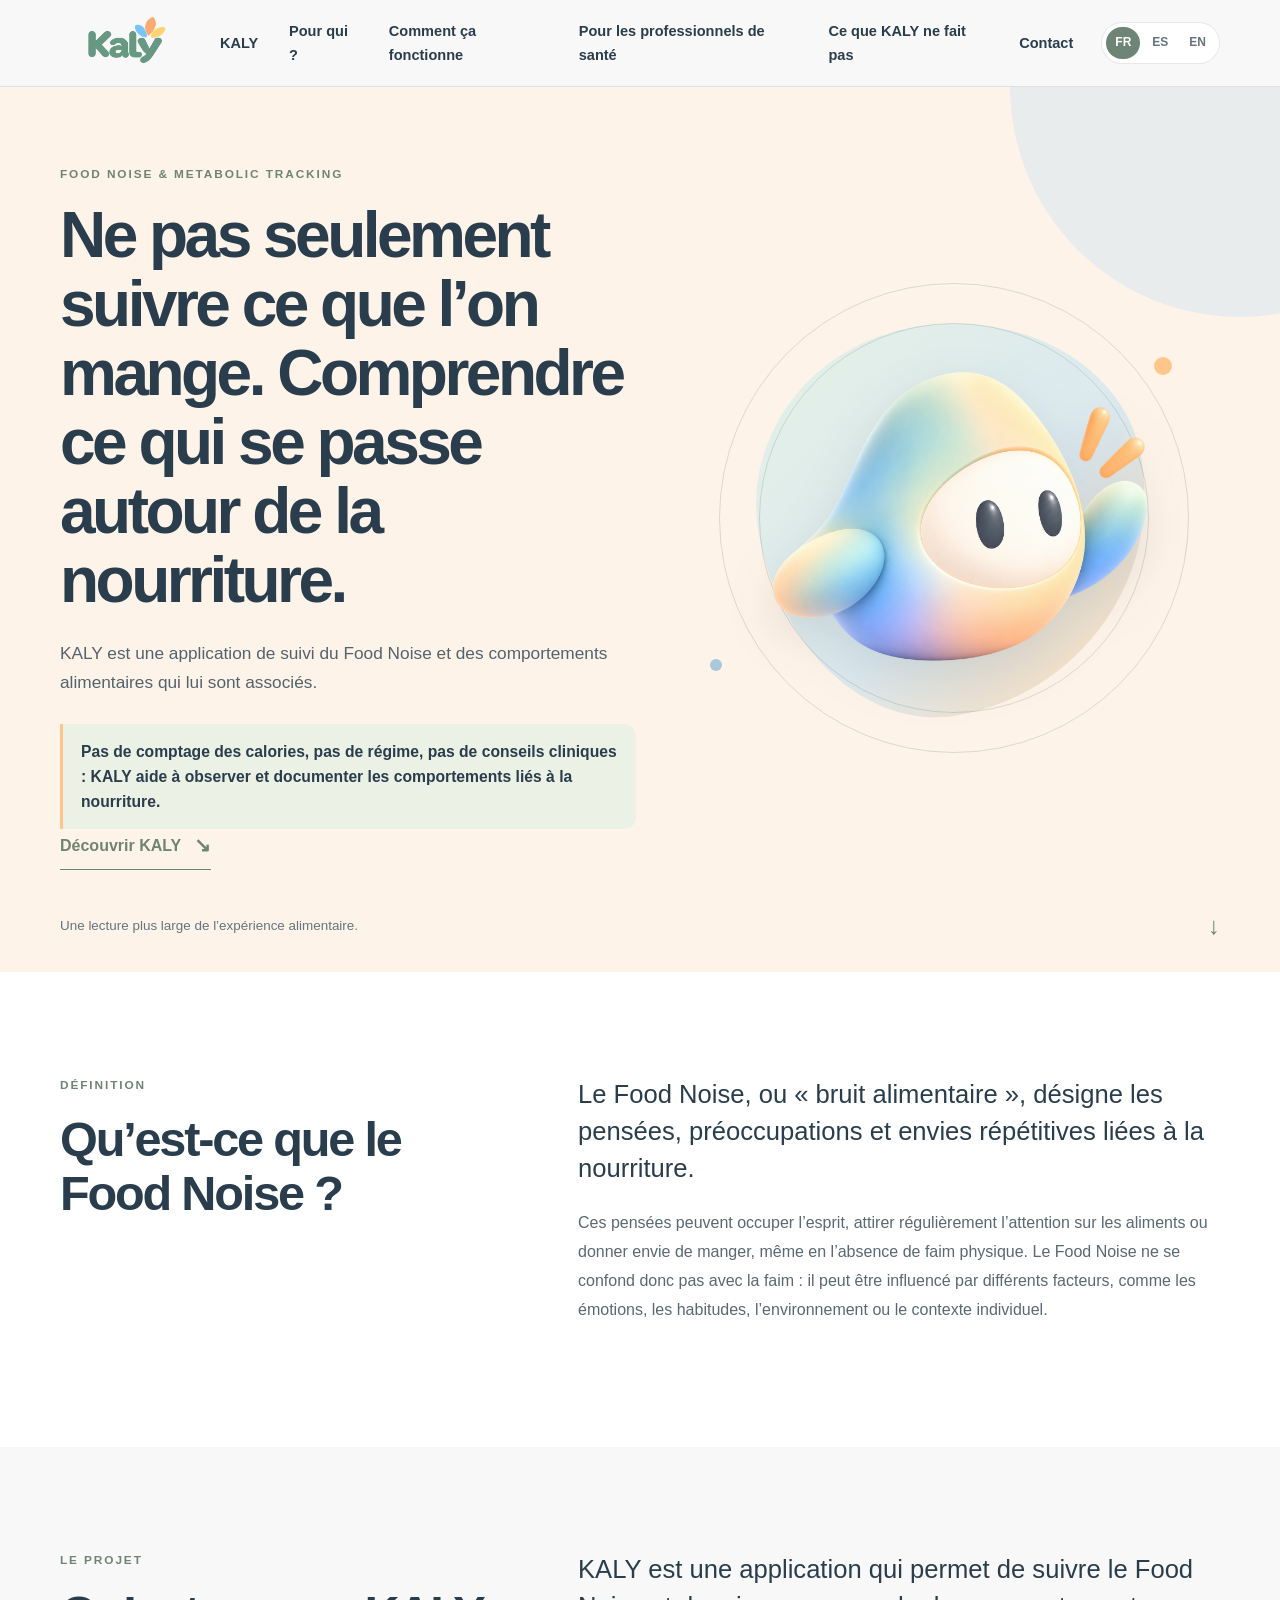
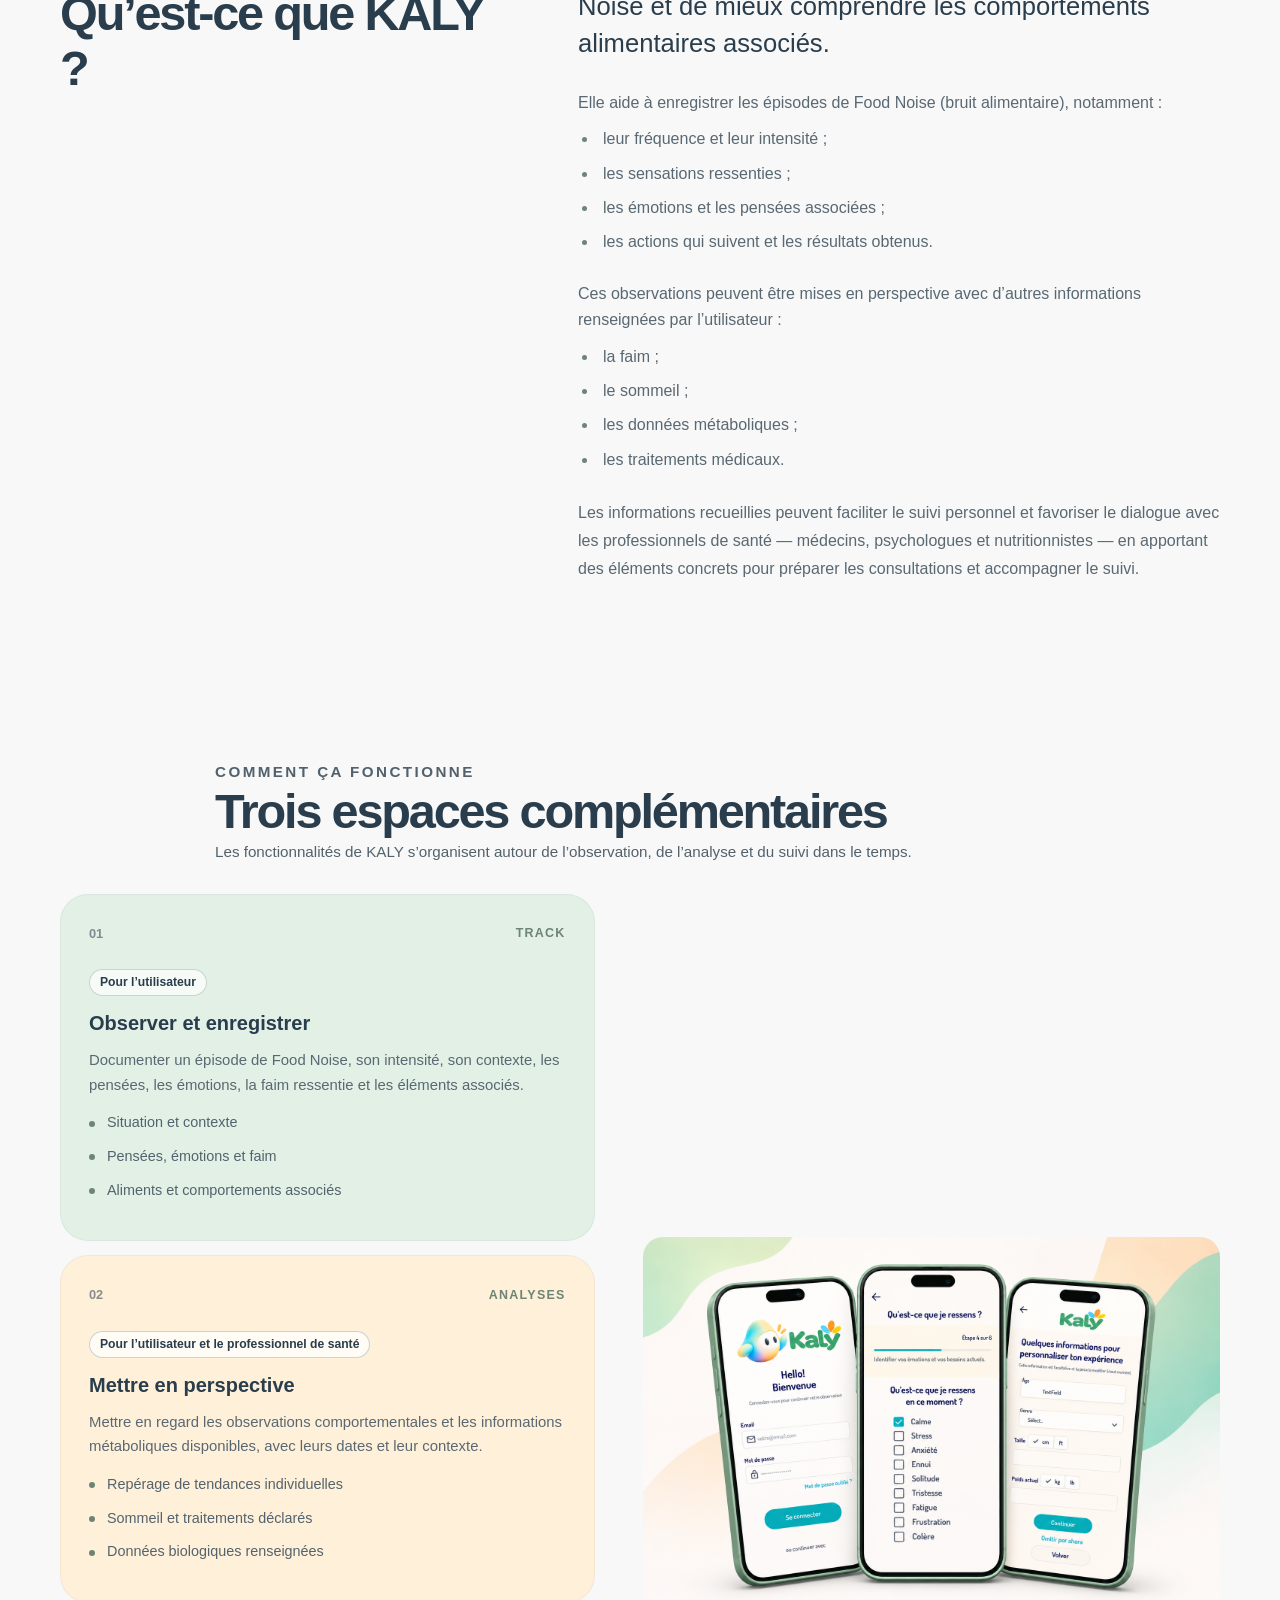
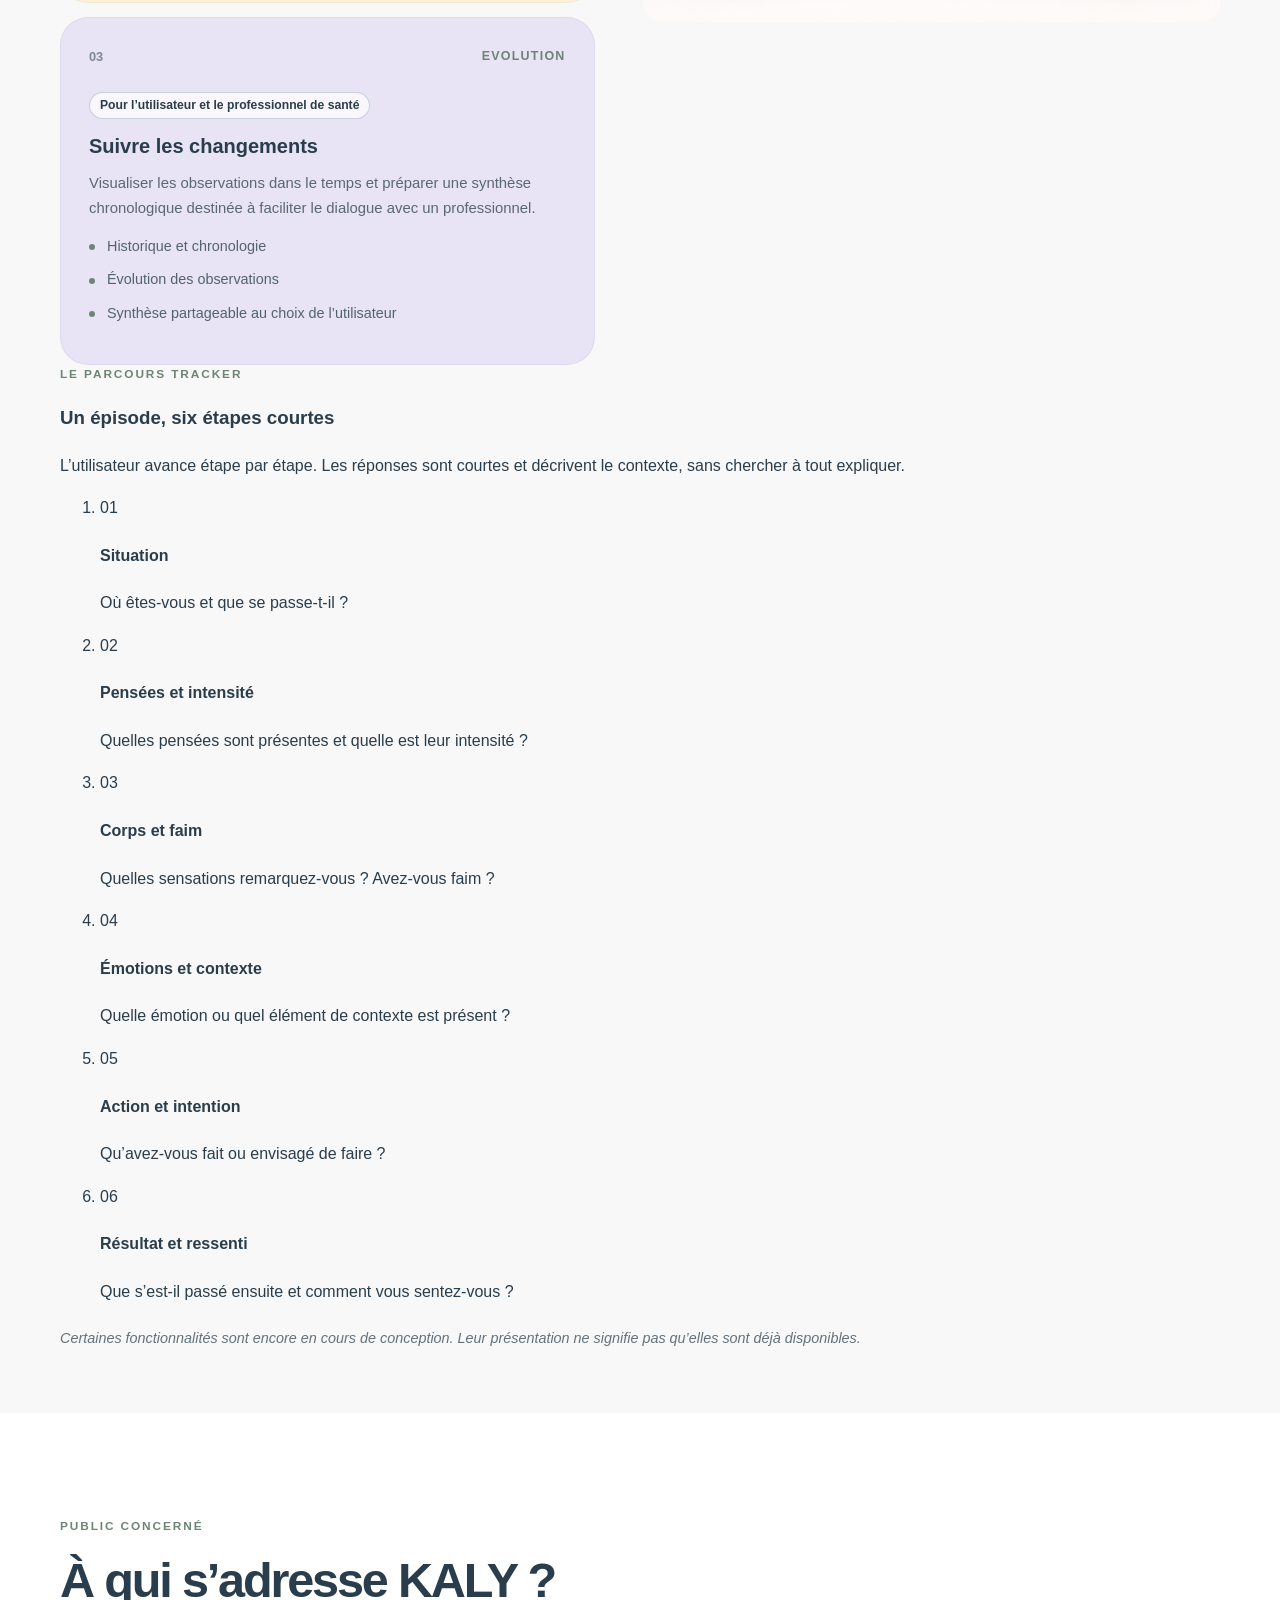
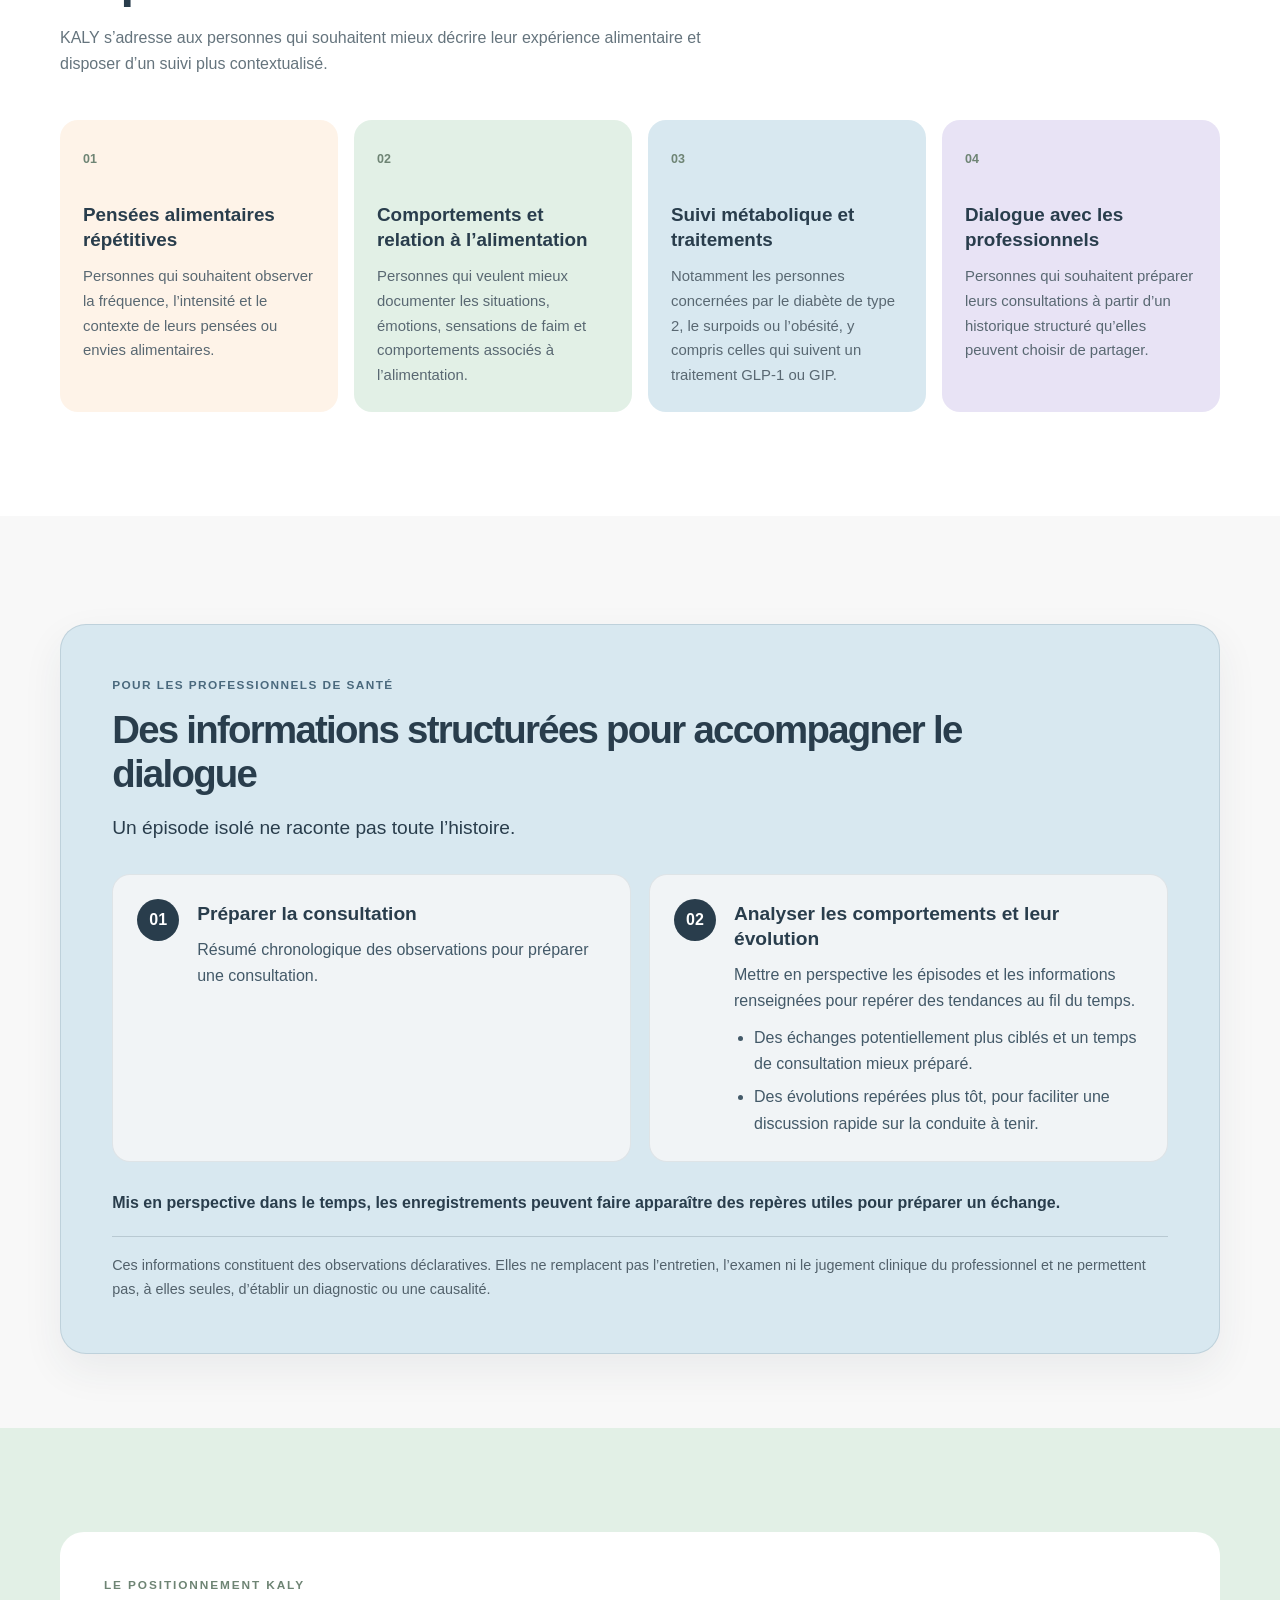
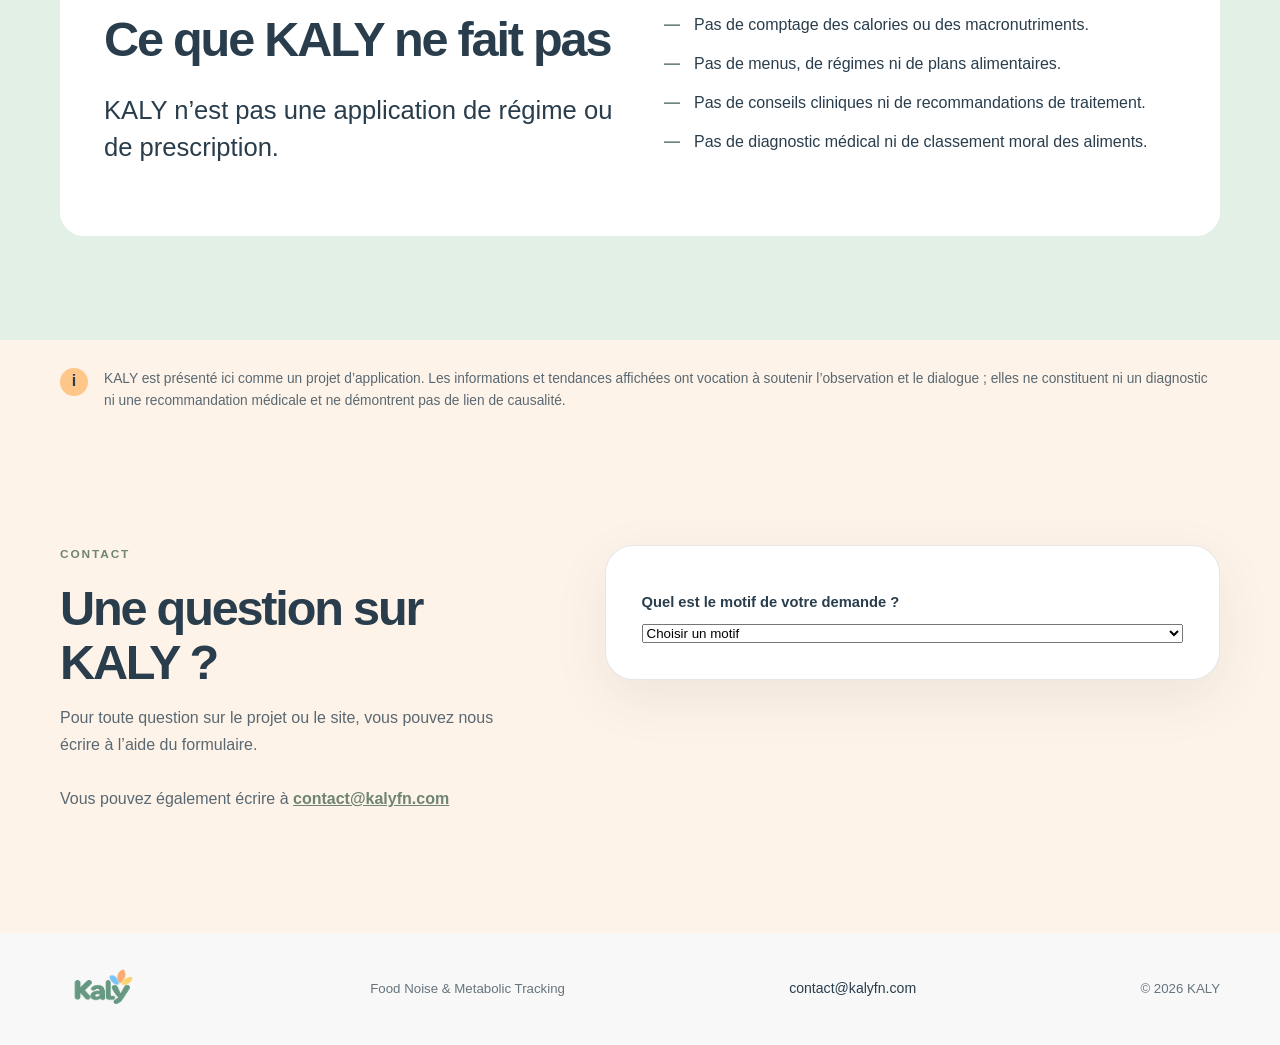
==== commit 4088accf: "Add files via upload" ====
--- a/index.html
+++ b/index.html
@@ -7,8 +7,8 @@
   <meta name="description" content="KALY — application de suivi du Food Noise et des comportements alimentaires associés, pour repérer des tendances et faciliter le dialogue avec les professionnels de santé.">
   <title>KALY — Food Noise & Metabolic Tracking</title>
   <link rel="icon" type="image/png" href="assets/kaly_icon.png">
-  <link rel="stylesheet" href="css/style.css?v=17">
-  <script defer src="js/script.js?v=17"></script>
+  <link rel="stylesheet" href="css/style.css?v=19">
+  <script defer src="js/script.js?v=19"></script>
 </head>
 <body>
   <a class="skip-link" href="#main" data-i18n="skip">Aller au contenu</a>
@@ -96,9 +96,6 @@
         </div>
         <div class="section-text about-content">
           <p class="large-text" data-i18n="aboutLead">KALY est une application qui permet de suivre le Food Noise et de mieux comprendre les comportements alimentaires associés.</p>
-          <details class="site-details about-details">
-            <summary data-i18n="moreInfo">En savoir plus</summary>
-            <div class="site-details-content">
           <div class="about-group">
             <p data-i18n="aboutRecordIntro">Elle aide à enregistrer les épisodes de Food Noise (bruit alimentaire), notamment :</p>
             <ul class="about-list">
@@ -118,8 +115,6 @@
             </ul>
           </div>
           <p data-i18n="aboutProfessional">Les informations recueillies peuvent faciliter le suivi personnel et favoriser le dialogue avec les professionnels de santé — médecins, psychologues et nutritionnistes — en apportant des éléments concrets pour préparer les consultations et accompagner le suivi.</p>
-            </div>
-          </details>
         </div>
       </div>
     </section>
@@ -137,25 +132,42 @@
             <div class="feature-top"><span class="feature-number">01</span><span class="feature-tag">TRACK</span></div><span class="audience-label audience-user" data-i18n="spaceAudienceUser">Pour l’utilisateur</span>
             <h3 data-i18n="trackTitle">Observer et enregistrer</h3>
             <p data-i18n="trackText">Documenter un épisode de Food Noise, son intensité, son contexte, les pensées, les émotions, la faim ressentie et les éléments associés.</p>
-            <details class="feature-details"><summary data-i18n="moreInfo">En savoir plus</summary><ul><li data-i18n="trackItem1">Situation et contexte</li><li data-i18n="trackItem2">Pensées, émotions et faim</li><li data-i18n="trackItem3">Aliments et comportements associés</li></ul></details>
+            <ul><li data-i18n="trackItem1">Situation et contexte</li><li data-i18n="trackItem2">Pensées, émotions et faim</li><li data-i18n="trackItem3">Aliments et comportements associés</li></ul>
           </article>
           <article class="feature-card feature-analysis">
             <div class="feature-top"><span class="feature-number">02</span><span class="feature-tag">ANALYSES</span></div><span class="audience-label audience-both" data-i18n="spaceAudienceBoth">Utilisateur et professionnel de santé</span>
             <h3 data-i18n="analysisTitle">Mettre en perspective</h3>
             <p data-i18n="analysisText">Mettre en regard les observations comportementales et les informations métaboliques disponibles, avec leurs dates et leur contexte.</p>
-            <details class="feature-details"><summary data-i18n="moreInfo">En savoir plus</summary><ul><li data-i18n="analysisItem1">Repérage de tendances individuelles</li><li data-i18n="analysisItem2">Sommeil et traitements déclarés</li><li data-i18n="analysisItem3">Données biologiques renseignées</li></ul></details>
+            <ul><li data-i18n="analysisItem1">Repérage de tendances individuelles</li><li data-i18n="analysisItem2">Sommeil et traitements déclarés</li><li data-i18n="analysisItem3">Données biologiques renseignées</li></ul>
           </article>
           <article class="feature-card feature-evolution">
             <div class="feature-top"><span class="feature-number">03</span><span class="feature-tag">EVOLUTION</span></div><span class="audience-label audience-both" data-i18n="spaceAudienceBoth">Utilisateur et professionnel de santé</span>
             <h3 data-i18n="evolutionTitle">Suivre les changements</h3>
             <p data-i18n="evolutionText">Visualiser les observations dans le temps et préparer une synthèse chronologique destinée à faciliter le dialogue avec un professionnel.</p>
-            <details class="feature-details"><summary data-i18n="moreInfo">En savoir plus</summary><ul><li data-i18n="evolutionItem1">Historique et chronologie</li><li data-i18n="evolutionItem2">Évolution des observations</li><li data-i18n="evolutionItem3">Synthèse partageable au choix de l’utilisateur</li></ul></details>
+            <ul><li data-i18n="evolutionItem1">Historique et chronologie</li><li data-i18n="evolutionItem2">Évolution des observations</li><li data-i18n="evolutionItem3">Synthèse partageable au choix de l’utilisateur</li></ul>
           </article>
           </div>
           <div class="features-visual">
             <img src="assets/kaly-app-phones.png" alt="Aperçu de l’application KALY sur trois écrans de téléphone" loading="lazy">
           </div>
         </div>
+
+        <section class="tracker-flow" aria-labelledby="tracker-flow-title">
+          <div class="tracker-flow-heading">
+            <p class="eyebrow" data-i18n="trackerEyebrow">LE PARCOURS TRACKER</p>
+            <h3 id="tracker-flow-title" data-i18n="trackerTitle">Un épisode, six étapes courtes</h3>
+            <p data-i18n="trackerIntro">L’utilisateur avance étape par étape. Les réponses sont courtes et décrivent le contexte, sans chercher à tout expliquer.</p>
+          </div>
+          <ol class="tracker-steps">
+            <li><span class="tracker-step-number">01</span><div><h4 data-i18n="step1Title">Situation</h4><p data-i18n="step1Text">Où êtes-vous et que se passe-t-il ?</p></div></li>
+            <li><span class="tracker-step-number">02</span><div><h4 data-i18n="step2Title">Pensées et intensité</h4><p data-i18n="step2Text">Quelles pensées sont présentes et quelle est leur intensité ?</p></div></li>
+            <li><span class="tracker-step-number">03</span><div><h4 data-i18n="step3Title">Corps et faim</h4><p data-i18n="step3Text">Quelles sensations remarquez-vous ? Avez-vous faim ?</p></div></li>
+            <li><span class="tracker-step-number">04</span><div><h4 data-i18n="step4Title">Émotions et contexte</h4><p data-i18n="step4Text">Quelle émotion ou quel élément de contexte est présent ?</p></div></li>
+            <li><span class="tracker-step-number">05</span><div><h4 data-i18n="step5Title">Action et intention</h4><p data-i18n="step5Text">Qu’avez-vous fait ou envisagé de faire ?</p></div></li>
+            <li><span class="tracker-step-number">06</span><div><h4 data-i18n="step6Title">Résultat et ressenti</h4><p data-i18n="step6Text">Que s’est-il passé ensuite et comment vous sentez-vous ?</p></div></li>
+          </ol>
+        </section>
+
         <p class="development-note" data-i18n="howDevelopment">Certaines fonctionnalités sont encore en cours de conception. Leur présentation ne signifie pas qu’elles sont déjà disponibles.</p>
       </div>
     </section>
@@ -168,10 +180,10 @@
           <p data-i18n="audienceIntro">KALY s’adresse aux personnes qui souhaitent mieux décrire leur expérience alimentaire et disposer d’un suivi plus contextualisé.</p>
         </div>
         <div class="audience-grid">
-          <article class="audience-card card-peach"><span class="card-index">01</span><h3 data-i18n="aud1Title">Pensées alimentaires répétitives</h3><details class="site-details audience-details"><summary data-i18n="moreInfo">En savoir plus</summary><div class="site-details-content"><p data-i18n="aud1Text">Personnes qui souhaitent observer la fréquence, l’intensité et le contexte de leurs pensées ou envies alimentaires.</p></div></details></article>
-          <article class="audience-card card-mint"><span class="card-index">02</span><h3 data-i18n="aud2Title">Comportements et relation à l’alimentation</h3><details class="site-details audience-details"><summary data-i18n="moreInfo">En savoir plus</summary><div class="site-details-content"><p data-i18n="aud2Text">Personnes qui veulent mieux documenter les situations, émotions, sensations de faim et comportements associés à l’alimentation.</p></div></details></article>
-          <article class="audience-card card-blue"><span class="card-index">03</span><h3 data-i18n="aud3Title">Suivi métabolique et traitements</h3><details class="site-details audience-details"><summary data-i18n="moreInfo">En savoir plus</summary><div class="site-details-content"><p data-i18n="aud3Text">Notamment les personnes concernées par le diabète de type 2, le surpoids ou l’obésité, y compris celles qui suivent un traitement GLP-1 ou GIP.</p></div></details></article>
-          <article class="audience-card card-lavender"><span class="card-index">04</span><h3 data-i18n="aud4Title">Dialogue avec les professionnels</h3><details class="site-details audience-details"><summary data-i18n="moreInfo">En savoir plus</summary><div class="site-details-content"><p data-i18n="aud4Text">Personnes qui souhaitent préparer leurs consultations à partir d’un historique structuré qu’elles peuvent choisir de partager.</p></div></details></article>
+          <article class="audience-card card-peach"><span class="card-index">01</span><h3 data-i18n="aud1Title">Pensées alimentaires répétitives</h3><p data-i18n="aud1Text">Personnes qui souhaitent observer la fréquence, l’intensité et le contexte de leurs pensées ou envies alimentaires.</p></article>
+          <article class="audience-card card-mint"><span class="card-index">02</span><h3 data-i18n="aud2Title">Comportements et relation à l’alimentation</h3><p data-i18n="aud2Text">Personnes qui veulent mieux documenter les situations, émotions, sensations de faim et comportements associés à l’alimentation.</p></article>
+          <article class="audience-card card-blue"><span class="card-index">03</span><h3 data-i18n="aud3Title">Suivi métabolique et traitements</h3><p data-i18n="aud3Text">Notamment les personnes concernées par le diabète de type 2, le surpoids ou l’obésité, y compris celles qui suivent un traitement GLP-1 ou GIP.</p></article>
+          <article class="audience-card card-lavender"><span class="card-index">04</span><h3 data-i18n="aud4Title">Dialogue avec les professionnels</h3><p data-i18n="aud4Text">Personnes qui souhaitent préparer leurs consultations à partir d’un historique structuré qu’elles peuvent choisir de partager.</p></article>
         </div>
       </div>
     </section>
@@ -185,8 +197,8 @@
             <p class="professional-main-intro" data-i18n="proDynamicIntro">Un épisode isolé ne raconte pas toute l’histoire. Mis en perspective dans le temps, les enregistrements peuvent faire apparaître des repères utiles pour préparer un échange.</p>
           </div>
           <div class="professional-benefits">
-            <article class="professional-benefit"><span class="professional-benefit-number">01</span><div><h3 data-i18n="proCard4Title">Préparer la consultation</h3><details class="site-details"><summary data-i18n="moreInfo">En savoir plus</summary><div class="site-details-content"><p data-i18n="proItem4">Résumé chronologique des observations pour préparer une consultation.</p></div></details></div></article>
-            <article class="professional-benefit"><span class="professional-benefit-number">02</span><div><h3 data-i18n="proAnalysisTitle">Analyser les comportements et leur évolution</h3><details class="site-details"><summary data-i18n="moreInfo">En savoir plus</summary><div class="site-details-content"><p data-i18n="proAnalysisText">Mettre en perspective les épisodes et les informations renseignées pour repérer des tendances au fil du temps.</p><ul><li data-i18n="proBenefit1">Des échanges potentiellement plus ciblés et un temps de consultation mieux préparé.</li><li data-i18n="proBenefit2">Des évolutions repérées plus tôt, pour faciliter une discussion rapide sur la conduite à tenir.</li></ul></div></details></div></article>
+            <article class="professional-benefit"><span class="professional-benefit-number">01</span><div><h3 data-i18n="proCard4Title">Préparer la consultation</h3><p data-i18n="proItem4">Résumé chronologique des observations pour préparer une consultation.</p></div></article>
+            <article class="professional-benefit"><span class="professional-benefit-number">02</span><div><h3 data-i18n="proAnalysisTitle">Analyser les comportements et leur évolution</h3><p data-i18n="proAnalysisText">Mettre en perspective les épisodes et les informations renseignées pour repérer des tendances au fil du temps.</p><ul><li data-i18n="proBenefit1">Des échanges potentiellement plus ciblés et un temps de consultation mieux préparé.</li><li data-i18n="proBenefit2">Des évolutions repérées plus tôt, pour faciliter une discussion rapide sur la conduite à tenir.</li></ul></div></article>
           </div>
           <p class="professional-main-context" data-i18n="proContext">Mis en perspective dans le temps, les enregistrements peuvent faire apparaître des repères utiles pour préparer un échange.</p>
           <p class="professional-main-limit" data-i18n="proLimit">Ces informations constituent des observations déclaratives. Elles ne remplacent pas l’entretien, l’examen ni le jugement clinique du professionnel et ne permettent pas, à elles seules, d’établir un diagnostic ou une causalité.</p>
@@ -210,15 +222,49 @@
           <p data-i18n="contactIntro">Pour toute question sur le projet ou le site, vous pouvez nous écrire à l’aide du formulaire.</p>
           <p class="contact-mail"><span data-i18n="contactMailFallback">Vous pouvez également écrire à</span> <a href="mailto:contact@kalyfn.com">contact@kalyfn.com</a></p>
         </div>
+
         <form class="contact-form" id="contact-form">
-          <label for="contact-name" data-i18n="contactName">Nom</label><input id="contact-name" name="name" type="text" autocomplete="name" required>
-          <label for="contact-email" data-i18n="contactEmail">Adresse e-mail</label><input id="contact-email" name="email" type="email" autocomplete="email" required>
-          <label for="contact-subject" data-i18n="contactSubject">Objet</label><input id="contact-subject" name="subject" type="text" required>
-          <label for="contact-message" data-i18n="contactMessage">Message</label><textarea id="contact-message" name="message" rows="5" required></textarea>
-          <p class="form-privacy" data-i18n="contactPrivacy">Les informations saisies servent uniquement à répondre à votre demande. N’envoyez pas de données de santé ou d’informations médicales sensibles.</p>
-          <div class="form-honeypot" aria-hidden="true"><label for="contact-website">Ne pas remplir</label><input id="contact-website" name="website" type="text" tabindex="-1" autocomplete="off"></div>
-          <p class="form-status" id="contact-status" role="status" aria-live="polite"></p>
-          <button type="submit" class="contact-submit" data-i18n="contactSend">Envoyer</button>
+          <label for="contact-type" data-i18n="contactTypeLabel">Quel est le motif de votre demande ?</label>
+          <select id="contact-type" name="requestType" required>
+            <option value="" data-i18n="contactTypePlaceholder">Choisir un motif</option>
+            <option value="general" data-i18n="contactTypeGeneral">Question générale sur KALY</option>
+            <option value="professional" data-i18n="contactTypeProfessional">Professionnel de santé ou partenariat</option>
+            <option value="participation" data-i18n="contactTypeParticipation">Participer aux tests ou au développement</option>
+            <option value="other" data-i18n="contactTypeOther">Autre demande</option>
+          </select>
+
+          <div id="contact-fields" class="contact-fields" hidden>
+            <label for="contact-name" data-i18n="contactName">Nom</label>
+            <input id="contact-name" name="name" type="text" autocomplete="name" required>
+            <label for="contact-email" data-i18n="contactEmail">Adresse e-mail</label>
+            <input id="contact-email" name="email" type="email" autocomplete="email" required>
+
+            <div class="contact-conditional" id="professional-fields" hidden>
+              <label for="contact-organization" data-i18n="contactOrganization">Organisation ou établissement</label>
+              <input id="contact-organization" name="organization" type="text" autocomplete="organization">
+              <label for="contact-function" data-i18n="contactFunction">Votre fonction</label>
+              <input id="contact-function" name="function" type="text">
+            </div>
+
+            <div class="contact-conditional" id="participation-fields" hidden>
+              <label for="contact-participation" data-i18n="contactParticipation">Comment souhaitez-vous participer ?</label>
+              <select id="contact-participation" name="participation">
+                <option value="" data-i18n="participationChoose">Choisir une option</option>
+                <option value="test" data-i18n="participationTest">Tester l’application</option>
+                <option value="feedback" data-i18n="participationFeedback">Donner un retour ou proposer des améliorations</option>
+                <option value="contribute" data-i18n="participationContribute">Contribuer au développement du projet</option>
+              </select>
+            </div>
+
+            <label for="contact-subject" data-i18n="contactSubject">Objet</label>
+            <input id="contact-subject" name="subject" type="text" required>
+            <label for="contact-message" data-i18n="contactMessage">Message</label>
+            <textarea id="contact-message" name="message" rows="5" required></textarea>
+            <p class="form-privacy" data-i18n="contactPrivacy">Les informations saisies servent uniquement à répondre à votre demande. N’envoyez pas de données de santé ou d’informations médicales sensibles.</p>
+            <div class="form-honeypot" aria-hidden="true"><label for="contact-website">Ne pas remplir</label><input id="contact-website" name="website" type="text" tabindex="-1" autocomplete="off"></div>
+            <p class="form-status" id="contact-status" role="status" aria-live="polite"></p>
+            <button type="submit" class="contact-submit" data-i18n="contactSend">Envoyer</button>
+          </div>
         </form>
       </div>
     </section>
--- a/css/style.css
+++ b/css/style.css
@@ -595,3 +595,79 @@
   .site-footer { padding: 24px 0; }
   .footer-inner { gap: 12px; }
 }
+
+
+/* V17 — disclosures accessibles sur ordinateur, tablette et mobile */
+.site-details {
+  display: block;
+  margin-top: 12px;
+}
+.site-details > summary,
+.feature-details > summary {
+  display: inline-flex !important;
+  align-items: center;
+  gap: 8px;
+  width: auto;
+  min-height: 34px;
+  padding: 7px 13px;
+  border: 1px solid rgba(110,132,116,.42);
+  border-radius: 999px;
+  background: rgba(255,255,255,.78);
+  color: #293D4C;
+  font: inherit;
+  font-size: .84rem;
+  font-weight: 700;
+  line-height: 1.3;
+  cursor: pointer;
+  list-style: none;
+  visibility: visible !important;
+  opacity: 1 !important;
+}
+.site-details > summary::-webkit-details-marker,
+.feature-details > summary::-webkit-details-marker {
+  display: none;
+}
+.site-details > summary::after,
+.feature-details > summary::after {
+  content: "+";
+  font-size: 1.05rem;
+  line-height: 1;
+}
+.site-details[open] > summary::after,
+.feature-details[open] > summary::after {
+  content: "−";
+}
+.site-details-content {
+  display: block;
+  padding-top: 10px;
+}
+.site-details-content p {
+  margin: 0 0 10px;
+}
+.audience-details { margin-top: 12px; }
+.audience-details .site-details-content p { margin: 0; }
+.professional-benefit .site-details { margin-top: 10px; }
+.professional-benefit .site-details-content ul { margin-top: 10px; }
+
+/* Le champ honeypot reste présent pour la protection anti-spam, mais invisible */
+.form-honeypot {
+  display: none !important;
+  visibility: hidden !important;
+  position: absolute !important;
+  width: 1px !important;
+  height: 1px !important;
+  overflow: hidden !important;
+  clip: rect(0, 0, 0, 0) !important;
+  white-space: nowrap !important;
+}
+
+
+/* V17.1 — Navigation compacte lorsque le menu complet ne tient plus */
+@media (max-width: 1240px) and (min-width: 761px) {
+  .header-inner { gap: 16px; }
+  .brand-logo { width: 100px; }
+  .desktop-nav { display: none; }
+  .menu-toggle { display: block; }
+  .mobile-nav { padding: 0 24px 18px; gap: 14px; flex-direction: column; }
+  .mobile-nav:not([hidden]) { display: flex; }
+}
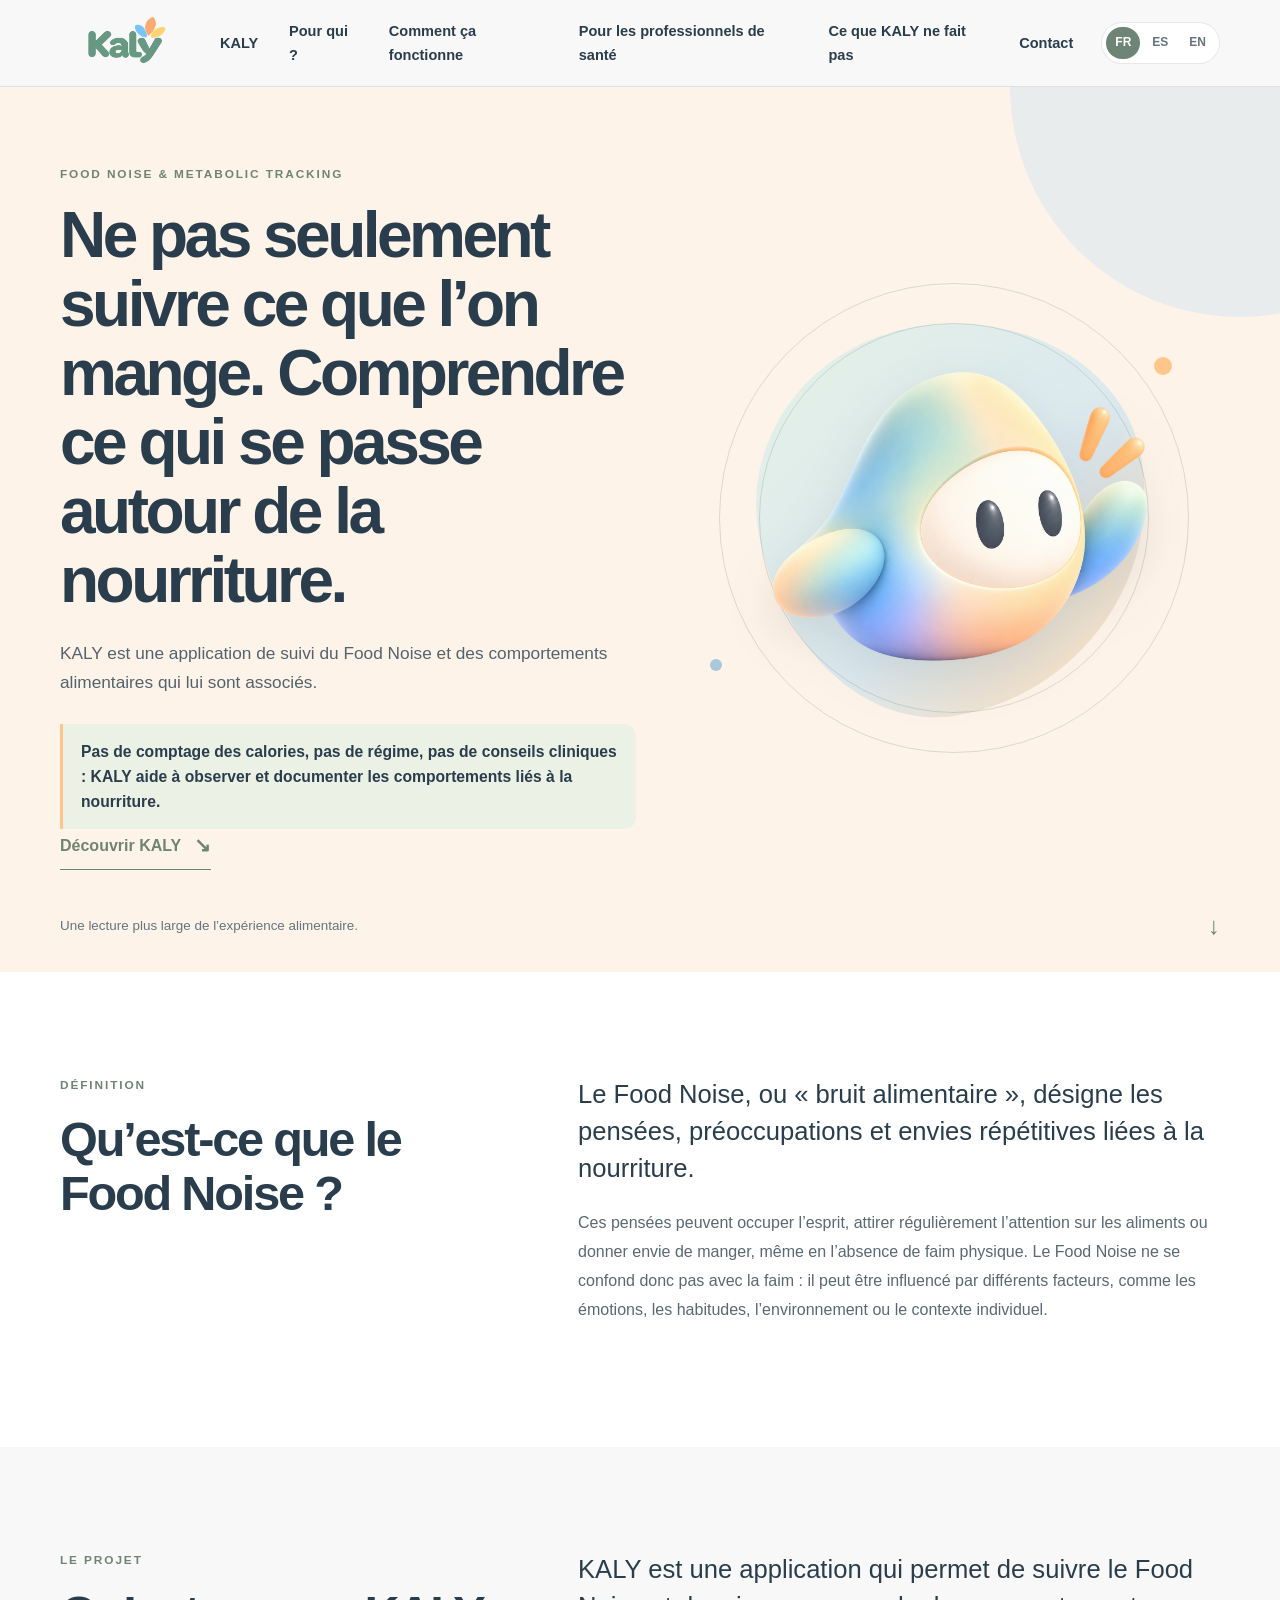
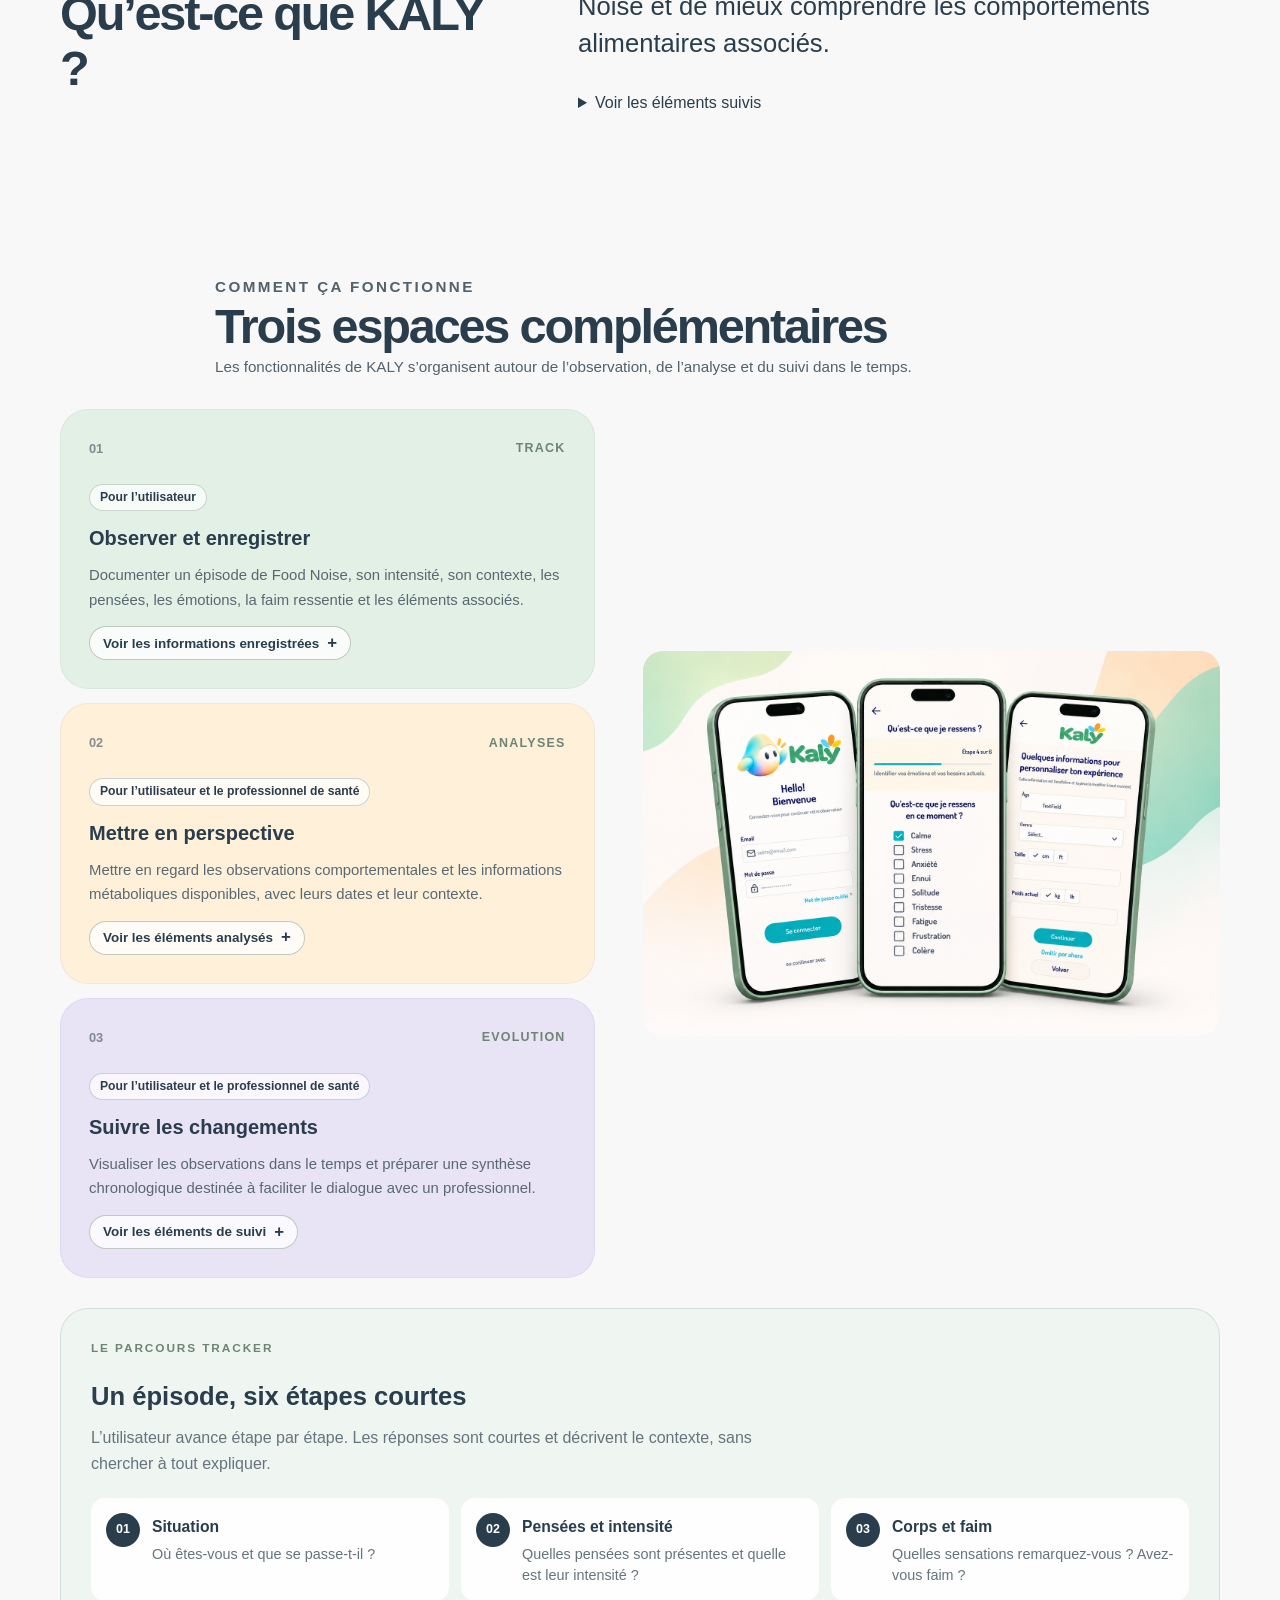
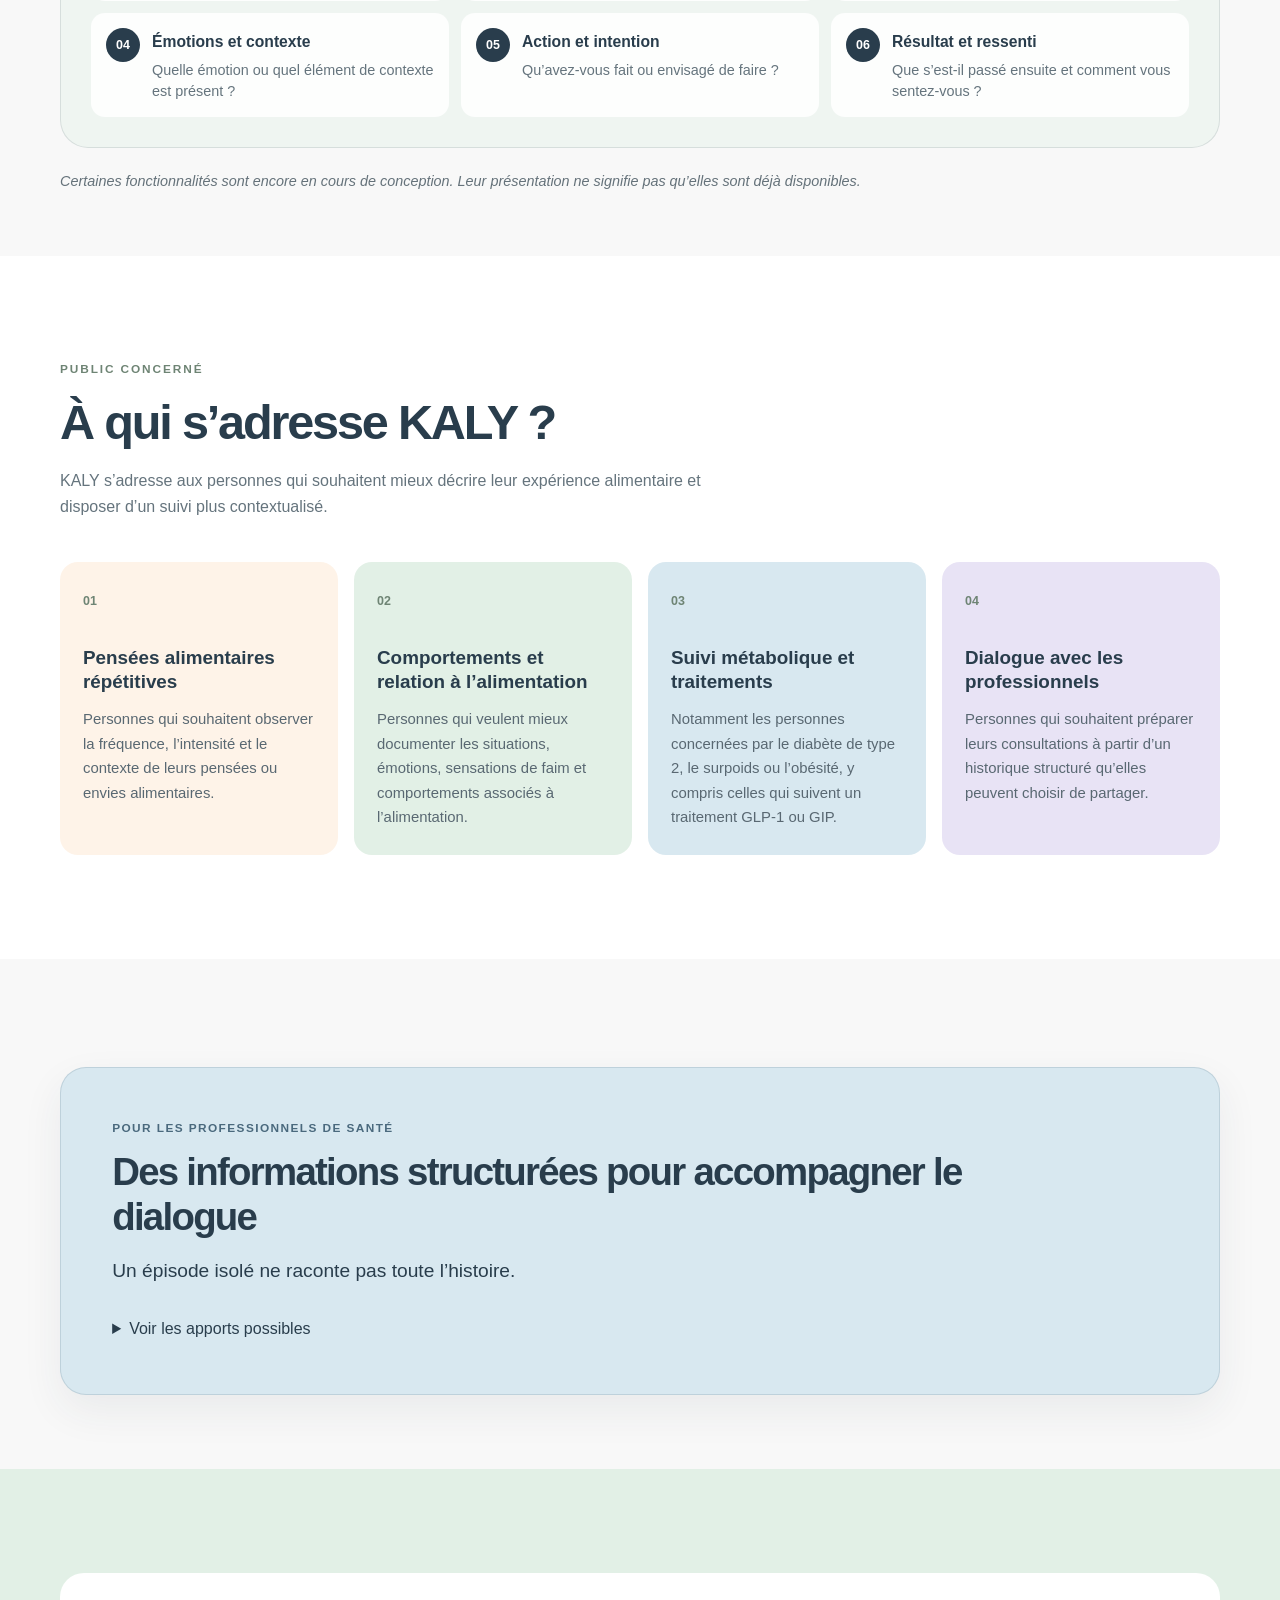
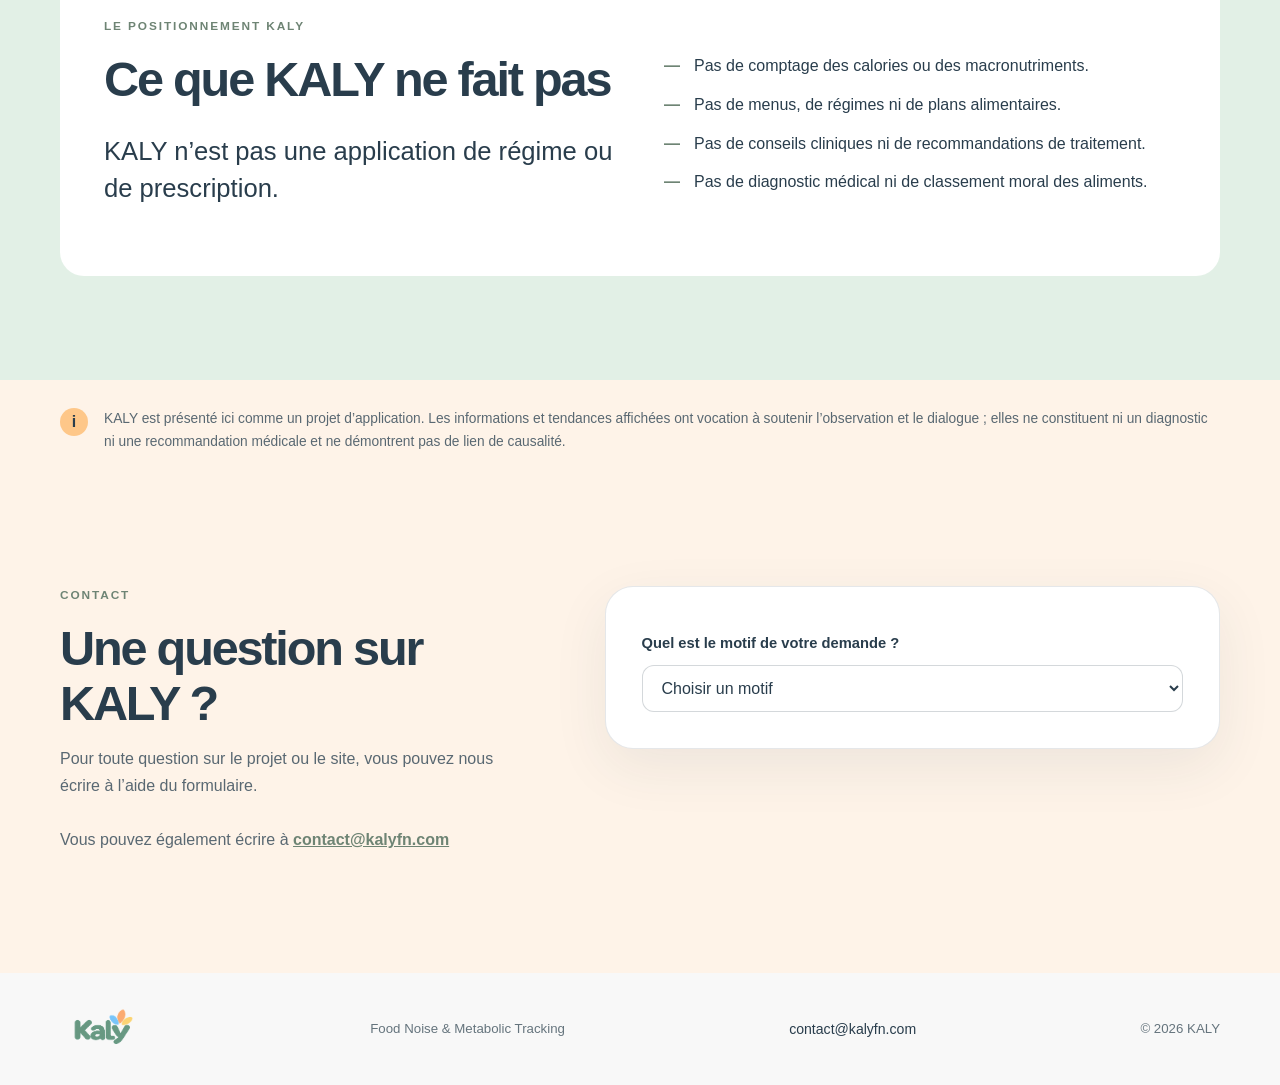
==== commit 692a50df: "Add files via upload" ====
--- a/index.html
+++ b/index.html
@@ -7,8 +7,8 @@
   <meta name="description" content="KALY — application de suivi du Food Noise et des comportements alimentaires associés, pour repérer des tendances et faciliter le dialogue avec les professionnels de santé.">
   <title>KALY — Food Noise & Metabolic Tracking</title>
   <link rel="icon" type="image/png" href="assets/kaly_icon.png">
-  <link rel="stylesheet" href="css/style.css?v=19">
-  <script defer src="js/script.js?v=19"></script>
+  <link rel="stylesheet" href="css/style.css?v=20">
+  <script defer src="js/script.js?v=20"></script>
 </head>
 <body>
   <a class="skip-link" href="#main" data-i18n="skip">Aller au contenu</a>
@@ -96,6 +96,9 @@
         </div>
         <div class="section-text about-content">
           <p class="large-text" data-i18n="aboutLead">KALY est une application qui permet de suivre le Food Noise et de mieux comprendre les comportements alimentaires associés.</p>
+          <details class="compact-details">
+            <summary data-i18n="moreAboutRecords">Voir les éléments suivis</summary>
+            <div class="details-content">
           <div class="about-group">
             <p data-i18n="aboutRecordIntro">Elle aide à enregistrer les épisodes de Food Noise (bruit alimentaire), notamment :</p>
             <ul class="about-list">
@@ -115,6 +118,8 @@
             </ul>
           </div>
           <p data-i18n="aboutProfessional">Les informations recueillies peuvent faciliter le suivi personnel et favoriser le dialogue avec les professionnels de santé — médecins, psychologues et nutritionnistes — en apportant des éléments concrets pour préparer les consultations et accompagner le suivi.</p>
+            </div>
+          </details>
         </div>
       </div>
     </section>
@@ -132,19 +137,19 @@
             <div class="feature-top"><span class="feature-number">01</span><span class="feature-tag">TRACK</span></div><span class="audience-label audience-user" data-i18n="spaceAudienceUser">Pour l’utilisateur</span>
             <h3 data-i18n="trackTitle">Observer et enregistrer</h3>
             <p data-i18n="trackText">Documenter un épisode de Food Noise, son intensité, son contexte, les pensées, les émotions, la faim ressentie et les éléments associés.</p>
-            <ul><li data-i18n="trackItem1">Situation et contexte</li><li data-i18n="trackItem2">Pensées, émotions et faim</li><li data-i18n="trackItem3">Aliments et comportements associés</li></ul>
+            <details class="compact-details feature-details"><summary data-i18n="moreTrackDetails">Voir les informations enregistrées</summary><div class="details-content"><ul><li data-i18n="trackItem1">Situation et contexte</li><li data-i18n="trackItem2">Pensées, émotions et faim</li><li data-i18n="trackItem3">Aliments et comportements associés</li></ul></div></details>
           </article>
           <article class="feature-card feature-analysis">
             <div class="feature-top"><span class="feature-number">02</span><span class="feature-tag">ANALYSES</span></div><span class="audience-label audience-both" data-i18n="spaceAudienceBoth">Utilisateur et professionnel de santé</span>
             <h3 data-i18n="analysisTitle">Mettre en perspective</h3>
             <p data-i18n="analysisText">Mettre en regard les observations comportementales et les informations métaboliques disponibles, avec leurs dates et leur contexte.</p>
-            <ul><li data-i18n="analysisItem1">Repérage de tendances individuelles</li><li data-i18n="analysisItem2">Sommeil et traitements déclarés</li><li data-i18n="analysisItem3">Données biologiques renseignées</li></ul>
+            <details class="compact-details feature-details"><summary data-i18n="moreAnalysisDetails">Voir les éléments analysés</summary><div class="details-content"><ul><li data-i18n="analysisItem1">Repérage de tendances individuelles</li><li data-i18n="analysisItem2">Sommeil et traitements déclarés</li><li data-i18n="analysisItem3">Données biologiques renseignées</li></ul></div></details>
           </article>
           <article class="feature-card feature-evolution">
             <div class="feature-top"><span class="feature-number">03</span><span class="feature-tag">EVOLUTION</span></div><span class="audience-label audience-both" data-i18n="spaceAudienceBoth">Utilisateur et professionnel de santé</span>
             <h3 data-i18n="evolutionTitle">Suivre les changements</h3>
             <p data-i18n="evolutionText">Visualiser les observations dans le temps et préparer une synthèse chronologique destinée à faciliter le dialogue avec un professionnel.</p>
-            <ul><li data-i18n="evolutionItem1">Historique et chronologie</li><li data-i18n="evolutionItem2">Évolution des observations</li><li data-i18n="evolutionItem3">Synthèse partageable au choix de l’utilisateur</li></ul>
+            <details class="compact-details feature-details"><summary data-i18n="moreEvolutionDetails">Voir les éléments de suivi</summary><div class="details-content"><ul><li data-i18n="evolutionItem1">Historique et chronologie</li><li data-i18n="evolutionItem2">Évolution des observations</li><li data-i18n="evolutionItem3">Synthèse partageable au choix de l’utilisateur</li></ul></div></details>
           </article>
           </div>
           <div class="features-visual">
@@ -196,12 +201,17 @@
             <h2 id="professional-callout-title" data-i18n="proTitle">Des informations structurées pour accompagner le dialogue</h2>
             <p class="professional-main-intro" data-i18n="proDynamicIntro">Un épisode isolé ne raconte pas toute l’histoire. Mis en perspective dans le temps, les enregistrements peuvent faire apparaître des repères utiles pour préparer un échange.</p>
           </div>
+          <details class="compact-details professional-details">
+            <summary data-i18n="moreProfessional">Voir les apports possibles</summary>
+            <div class="details-content">
           <div class="professional-benefits">
             <article class="professional-benefit"><span class="professional-benefit-number">01</span><div><h3 data-i18n="proCard4Title">Préparer la consultation</h3><p data-i18n="proItem4">Résumé chronologique des observations pour préparer une consultation.</p></div></article>
             <article class="professional-benefit"><span class="professional-benefit-number">02</span><div><h3 data-i18n="proAnalysisTitle">Analyser les comportements et leur évolution</h3><p data-i18n="proAnalysisText">Mettre en perspective les épisodes et les informations renseignées pour repérer des tendances au fil du temps.</p><ul><li data-i18n="proBenefit1">Des échanges potentiellement plus ciblés et un temps de consultation mieux préparé.</li><li data-i18n="proBenefit2">Des évolutions repérées plus tôt, pour faciliter une discussion rapide sur la conduite à tenir.</li></ul></div></article>
           </div>
           <p class="professional-main-context" data-i18n="proContext">Mis en perspective dans le temps, les enregistrements peuvent faire apparaître des repères utiles pour préparer un échange.</p>
           <p class="professional-main-limit" data-i18n="proLimit">Ces informations constituent des observations déclaratives. Elles ne remplacent pas l’entretien, l’examen ni le jugement clinique du professionnel et ne permettent pas, à elles seules, d’établir un diagnostic ou une causalité.</p>
+            </div>
+          </details>
         </section>
       </div>
     </section>
--- a/css/style.css
+++ b/css/style.css
@@ -671,3 +671,33 @@
   .mobile-nav { padding: 0 24px 18px; gap: 14px; flex-direction: column; }
   .mobile-nav:not([hidden]) { display: flex; }
 }
+
+
+/* V19 — Tracker six-step preview */
+.tracker-flow {
+  margin-top: 30px;
+  padding: clamp(20px, 3vw, 30px);
+  border: 1px solid var(--line);
+  border-radius: var(--radius-lg);
+  background: rgba(226, 240, 230, .42);
+}
+.tracker-flow-heading { max-width: 720px; margin-bottom: 20px; }
+.tracker-flow-heading h3 { margin: 7px 0 8px; color: var(--kaly-dark); font-size: clamp(1.25rem, 2vw, 1.65rem); }
+.tracker-flow-heading > p:last-child { margin: 0; color: var(--muted, #65727a); }
+.tracker-steps { display: grid; grid-template-columns: repeat(3, minmax(0, 1fr)); gap: 12px; margin: 0; padding: 0; list-style: none; }
+.tracker-steps li { display: flex; gap: 12px; align-items: flex-start; min-width: 0; padding: 15px; border-radius: 14px; background: rgba(255,255,255,.88); }
+.tracker-step-number { flex: 0 0 34px; display: grid; place-items: center; width: 34px; height: 34px; border-radius: 50%; background: var(--kaly-dark); color: white; font-size: .78rem; font-weight: 700; }
+.tracker-steps h4 { margin: 1px 0 5px; color: var(--kaly-dark); font-size: .98rem; }
+.tracker-steps p { margin: 0; color: var(--muted, #65727a); font-size: .9rem; line-height: 1.45; }
+.contact-form select { width: 100%; padding: 13px 15px; border: 1px solid rgba(41,61,76,.2); border-radius: 12px; background: #fff; color: var(--kaly-dark); font: inherit; }
+.contact-form select:focus { outline: 2px solid rgba(110,132,116,.28); border-color: var(--kaly-green); }
+.contact-fields { display: grid; gap: 10px; }
+.contact-fields[hidden], .contact-conditional[hidden] { display: none !important; }
+.contact-conditional { display: grid; gap: 10px; }
+@media (max-width: 760px) {
+  .tracker-flow { margin-top: 22px; padding: 18px 15px; }
+  .tracker-steps { grid-template-columns: 1fr; gap: 9px; }
+  .tracker-steps li { padding: 12px; }
+}
+
+.form-honeypot { display: none !important; }
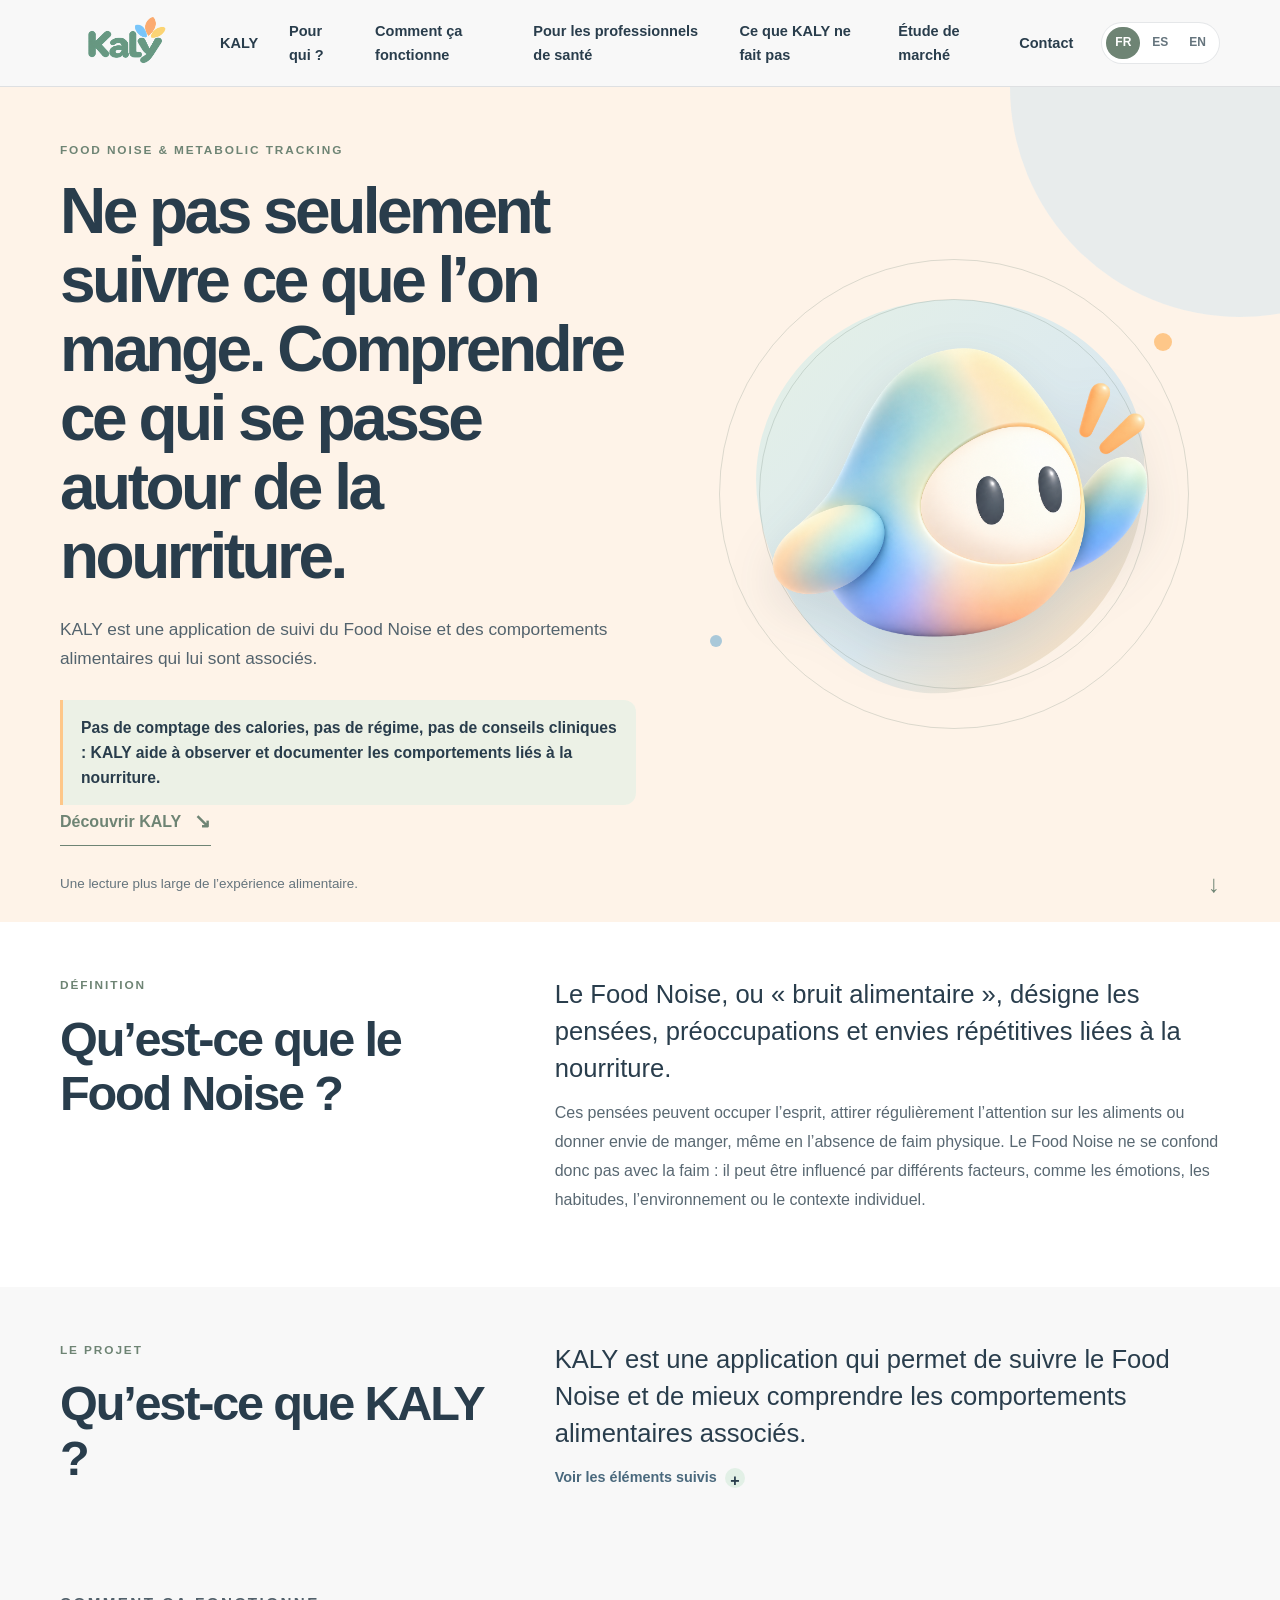
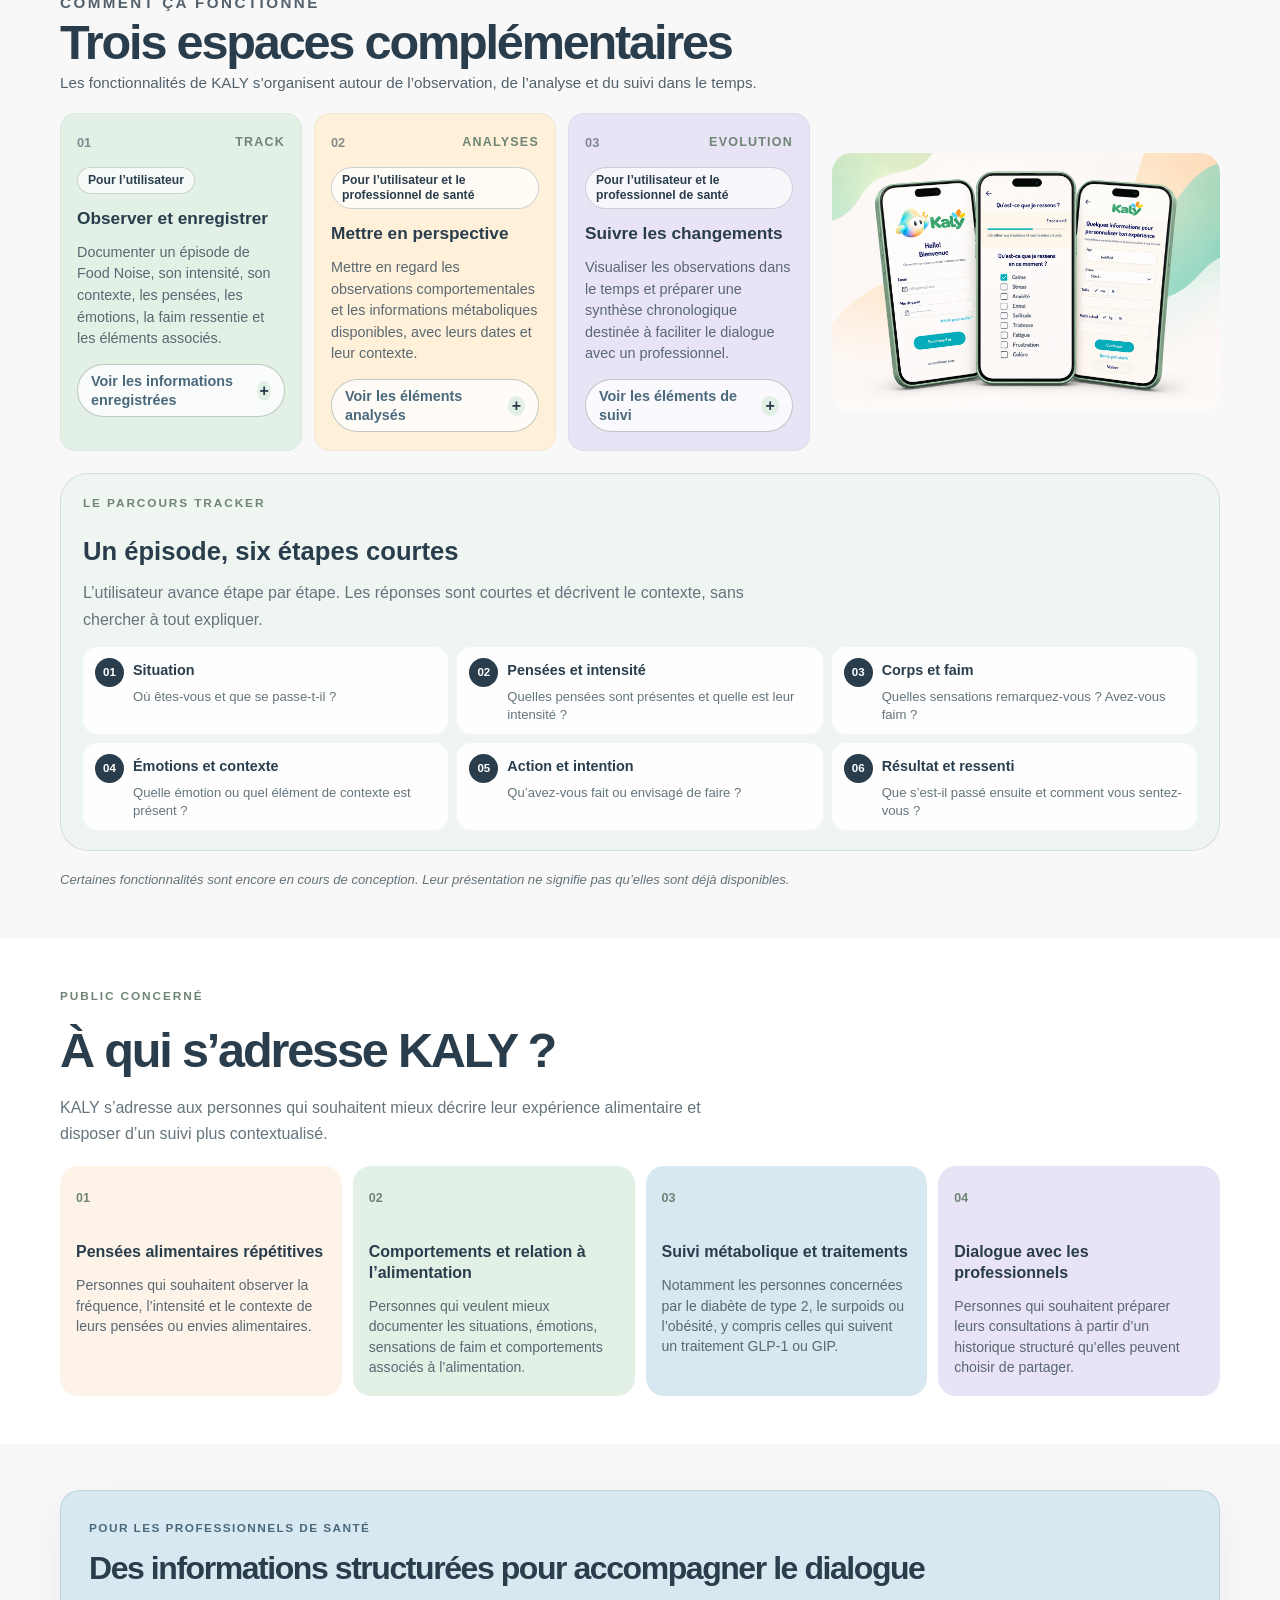
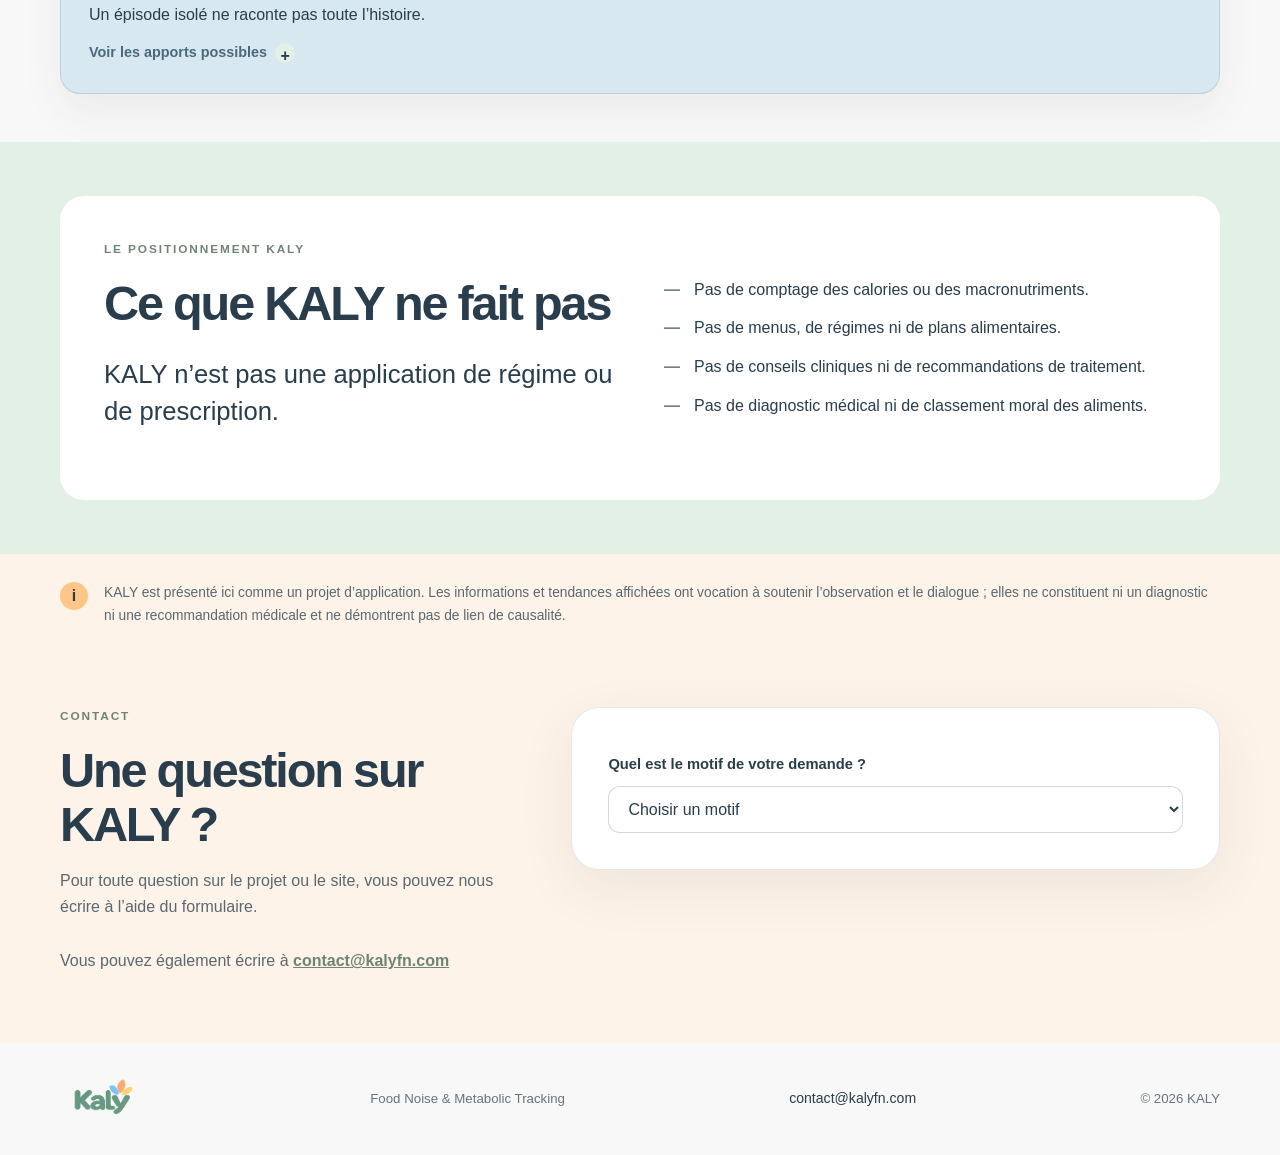
==== commit 9d0e1b3a: "Add files via upload" ====
--- a/index.html
+++ b/index.html
@@ -24,6 +24,7 @@
         <a href="#features" data-i18n="navHow">Fonctionnement</a>
         <a href="#professional-callout" data-i18n="navFeatures">Professionnels</a>
         <a href="#audience" data-i18n="navApproach">Pour qui ?</a>
+        <a href="study/" data-i18n="navStudy">Étude de marché</a>
         <a href="#contact" data-i18n="navContact">Contact</a>
       </nav>
       <div class="header-actions">
@@ -43,7 +44,8 @@
       <a href="#features" data-i18n="navHow">Fonctionnement</a>
       <a href="#professional-callout" data-i18n="navFeatures">Professionnels</a>
       <a href="#audience" data-i18n="navApproach">Pour qui ?</a>
-      <a href="#contact" data-i18n="navContact">Contact</a>
+      <a href="study/" data-i18n="navStudy">Étude de marché</a>
+        <a href="#contact" data-i18n="navContact">Contact</a>
     </nav>
   </header>
 
--- a/css/style.css
+++ b/css/style.css
@@ -701,3 +701,95 @@
 }
 
 .form-honeypot { display: none !important; }
+
+
+/* V20 — Réduction du scroll : contenu essentiel visible, détails repliables */
+.section { padding-top: 54px; padding-bottom: 54px; }
+.hero { padding-top: 54px; padding-bottom: 18px; }
+.hero-bottom { padding-top: 18px; }
+.section-heading { margin-bottom: 18px; }
+.two-column { gap: clamp(28px, 4vw, 58px); }
+.section-about .about-content .large-text, .food-noise-content .large-text { margin-bottom: 12px; }
+.section-about .about-content > p:last-child { margin-top: 14px; }
+.spaces-section { padding-top: 46px; padding-bottom: 48px; }
+.spaces-section .spaces-heading { margin: 0 0 18px; }
+.spaces-section .features-layout { display:grid; grid-template-columns:minmax(0,1.45fr) minmax(240px,.75fr); align-items:center; gap:22px; margin-top:18px; }
+.spaces-section .features-layout .feature-grid { grid-template-columns:repeat(3,minmax(0,1fr)); gap:12px; }
+.spaces-section .features-layout .feature-card { padding:18px 16px; border-radius:16px; }
+.spaces-section .features-layout .feature-top { margin-bottom:13px; }
+.spaces-section .features-layout .feature-card h3 { font-size:1.08rem; line-height:1.25; }
+.spaces-section .features-layout .feature-card p { font-size:.9rem; line-height:1.5; }
+.spaces-section .features-layout .feature-card ul { margin-top:10px; }
+.features-visual img { max-height:280px; object-fit:contain; }
+.tracker-flow { margin-top:22px; padding:20px 22px; }
+.tracker-flow-heading { margin-bottom:14px; }
+.tracker-steps { grid-template-columns:repeat(3,minmax(0,1fr)); gap:9px; }
+.tracker-steps li { padding:11px 12px; gap:9px; }
+.tracker-steps p { font-size:.82rem; line-height:1.35; }
+.tracker-steps h4 { font-size:.9rem; }
+.tracker-step-number { flex-basis:29px; width:29px; height:29px; font-size:.72rem; }
+.audience-section { padding-top:48px; padding-bottom:48px; }
+.audience-grid { grid-template-columns:repeat(4,minmax(0,1fr)); gap:11px; }
+.audience-card { min-height:0; padding:18px 16px; }
+.audience-card h3 { font-size:1rem; line-height:1.3; }
+.audience-card p { font-size:.88rem; line-height:1.45; }
+.professional-main { margin:0; padding:28px; border-radius:20px; }
+.professional-main-heading { margin-bottom:0; }
+.professional-main-heading h2 { font-size:clamp(1.55rem,2.5vw,2.1rem); }
+.professional-main-intro { font-size:1rem; line-height:1.5; }
+.professional-details { margin-top:14px; }
+.professional-benefits { margin:18px 0; gap:12px; }
+.professional-benefit { padding:16px; gap:12px; }
+.professional-main-context { margin-top:16px; }
+.professional-main-limit { margin-top:12px; padding-top:12px; }
+.compact-details { margin-top:12px; }
+.compact-details > summary { display:inline-flex; align-items:center; gap:8px; cursor:pointer; color:#4A697D; font-size:.9rem; font-weight:700; list-style:none; }
+.compact-details > summary::-webkit-details-marker { display:none; }
+.compact-details > summary::after { content:"+"; display:inline-grid; place-items:center; width:20px; height:20px; border-radius:50%; background:#E2F0E6; color:#293D4C; font-size:1rem; }
+.compact-details[open] > summary::after { content:"−"; }
+.compact-details .details-content { padding-top:8px; }
+.feature-details { margin-top:8px; }
+.feature-details .details-content ul { margin-bottom:0; }
+.development-note { margin-top:18px; font-size:.82rem; }
+.contact-section { padding-top:52px; padding-bottom:52px; }
+.contact-grid { gap:32px; }
+.contact-copy h2 { margin-bottom:12px; }
+@media (max-width:1050px) and (min-width:761px) {
+ .spaces-section .features-layout { grid-template-columns:1fr; }
+ .features-visual img { max-height:190px; }
+ .audience-grid { grid-template-columns:repeat(2,minmax(0,1fr)); }
+}
+@media (max-width:760px) {
+ .section { padding-top:34px; padding-bottom:34px; }
+ .hero { padding-top:30px; padding-bottom:12px; }
+ .hero-bottom { padding-top:12px; }
+ .two-column { grid-template-columns:1fr; gap:12px; }
+ .section-heading { margin-bottom:14px; }
+ .spaces-section { padding-top:34px; padding-bottom:34px; }
+ .spaces-section .features-layout { grid-template-columns:1fr; gap:12px; margin-top:14px; }
+ .spaces-section .features-layout .feature-grid { grid-template-columns:1fr; gap:9px; }
+ .spaces-section .features-layout .feature-card { padding:15px 16px; }
+ .spaces-section .features-layout .feature-top { margin-bottom:8px; }
+ .spaces-section .features-layout .feature-card p { margin-bottom:4px; }
+ .features-visual img { max-height:170px; }
+ .tracker-flow { margin-top:14px; padding:15px 14px; }
+ .tracker-flow-heading h3 { font-size:1.15rem; }
+ .tracker-flow-heading > p:last-child { font-size:.88rem; line-height:1.4; }
+ .tracker-steps { grid-template-columns:repeat(2,minmax(0,1fr)); gap:7px; }
+ .tracker-steps li { padding:9px; gap:7px; }
+ .tracker-steps p { font-size:.76rem; }
+ .tracker-steps h4 { font-size:.82rem; }
+ .tracker-step-number { flex-basis:25px; width:25px; height:25px; font-size:.66rem; }
+ .audience-section { padding-top:34px; padding-bottom:34px; }
+ .audience-grid { grid-template-columns:repeat(2,minmax(0,1fr)); gap:8px; }
+ .audience-card { padding:13px 12px; }
+ .audience-card h3 { font-size:.9rem; }
+ .audience-card p { font-size:.8rem; line-height:1.4; }
+ .professional-main { padding:20px 16px; margin:0; }
+ .professional-main-heading h2 { font-size:1.4rem; }
+ .professional-main-intro { font-size:.92rem; }
+ .professional-benefits { grid-template-columns:1fr; margin:12px 0; }
+ .professional-benefit { padding:13px; }
+ .contact-section { padding-top:36px; padding-bottom:36px; }
+ .contact-grid { grid-template-columns:1fr; gap:14px; }
+}
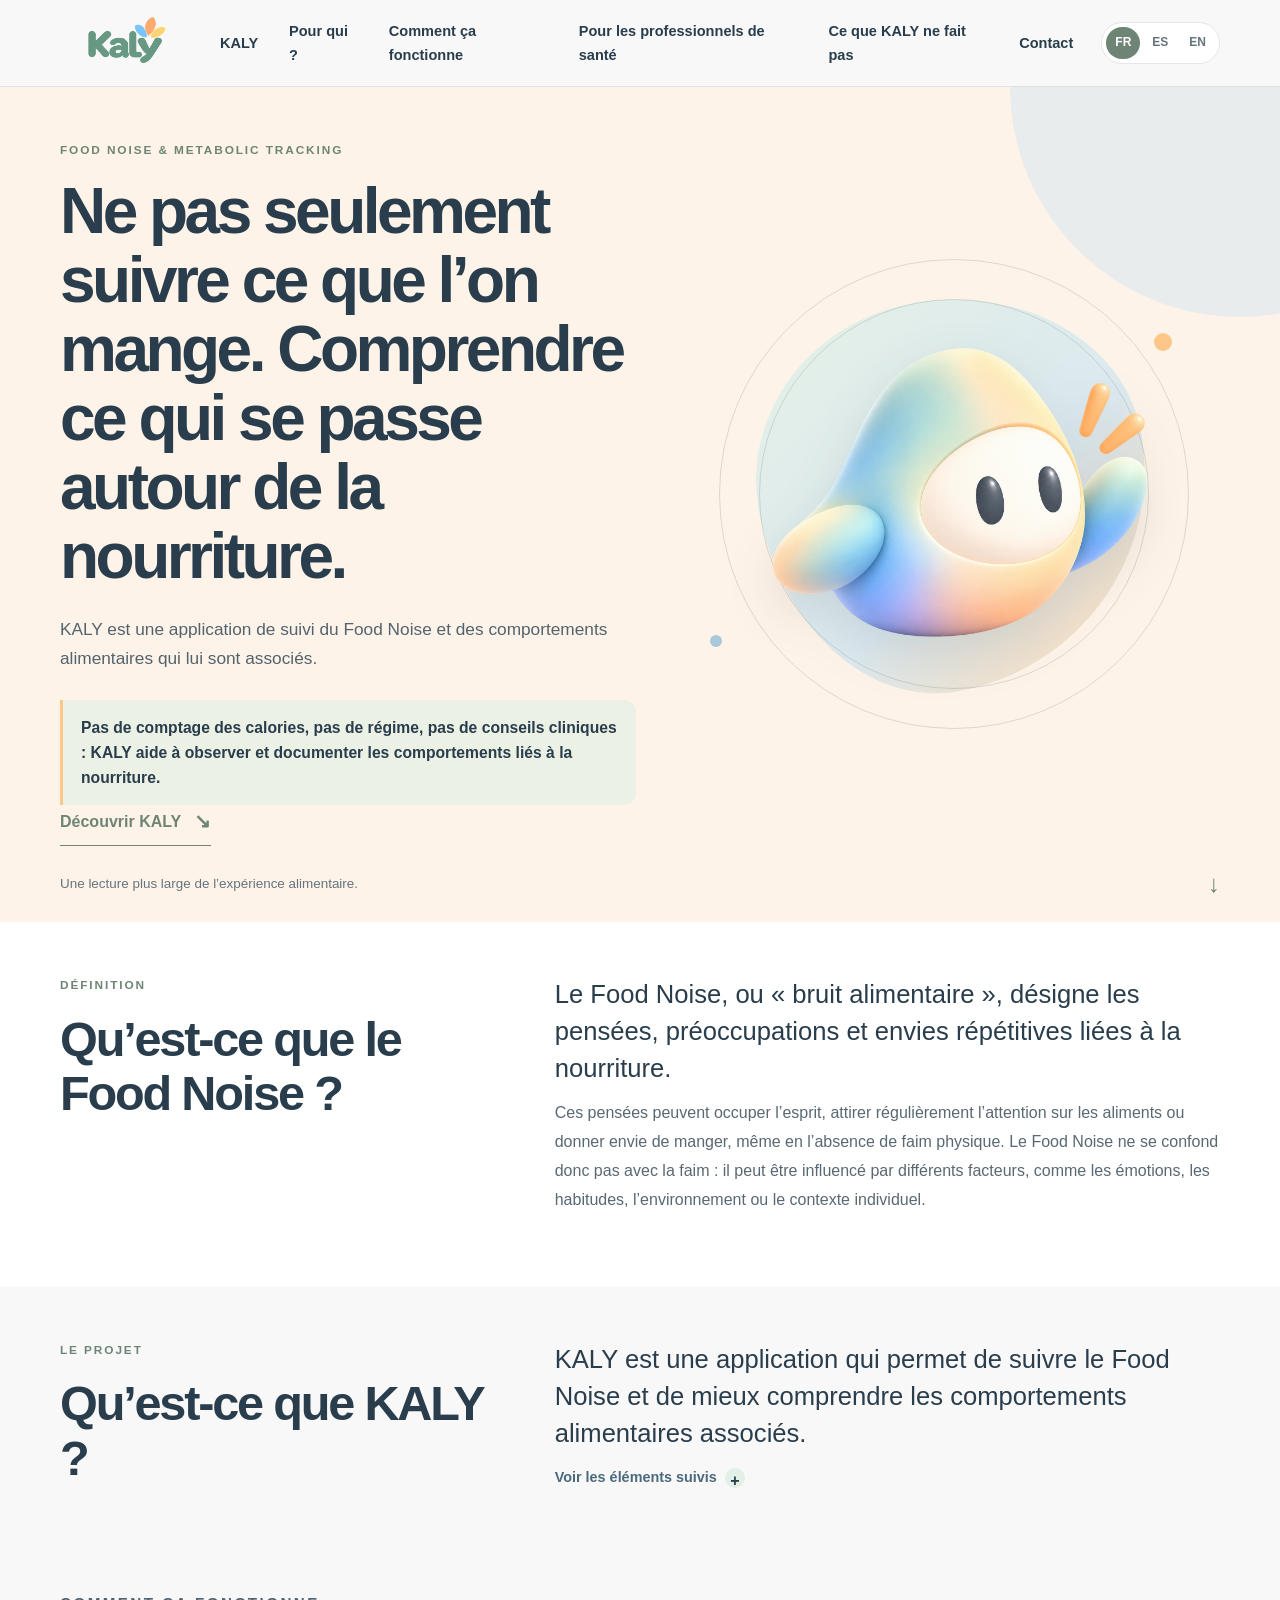
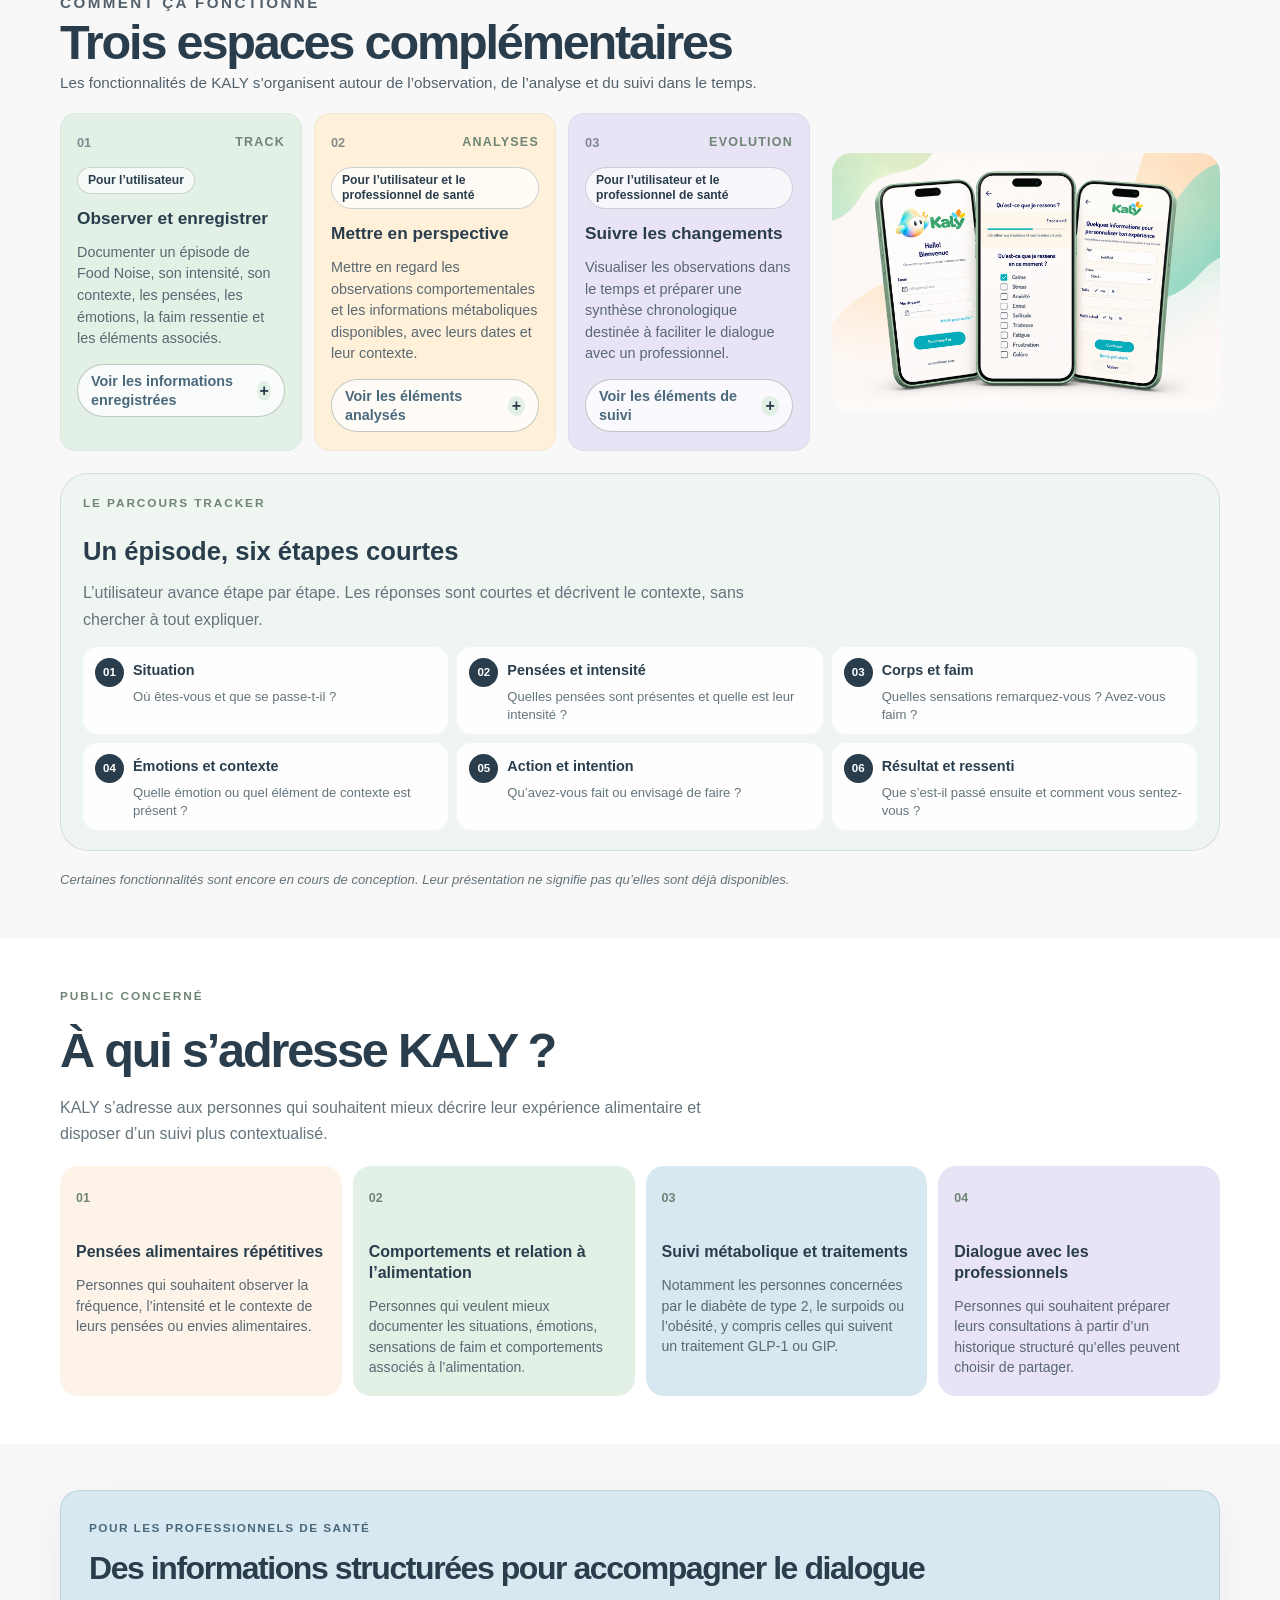
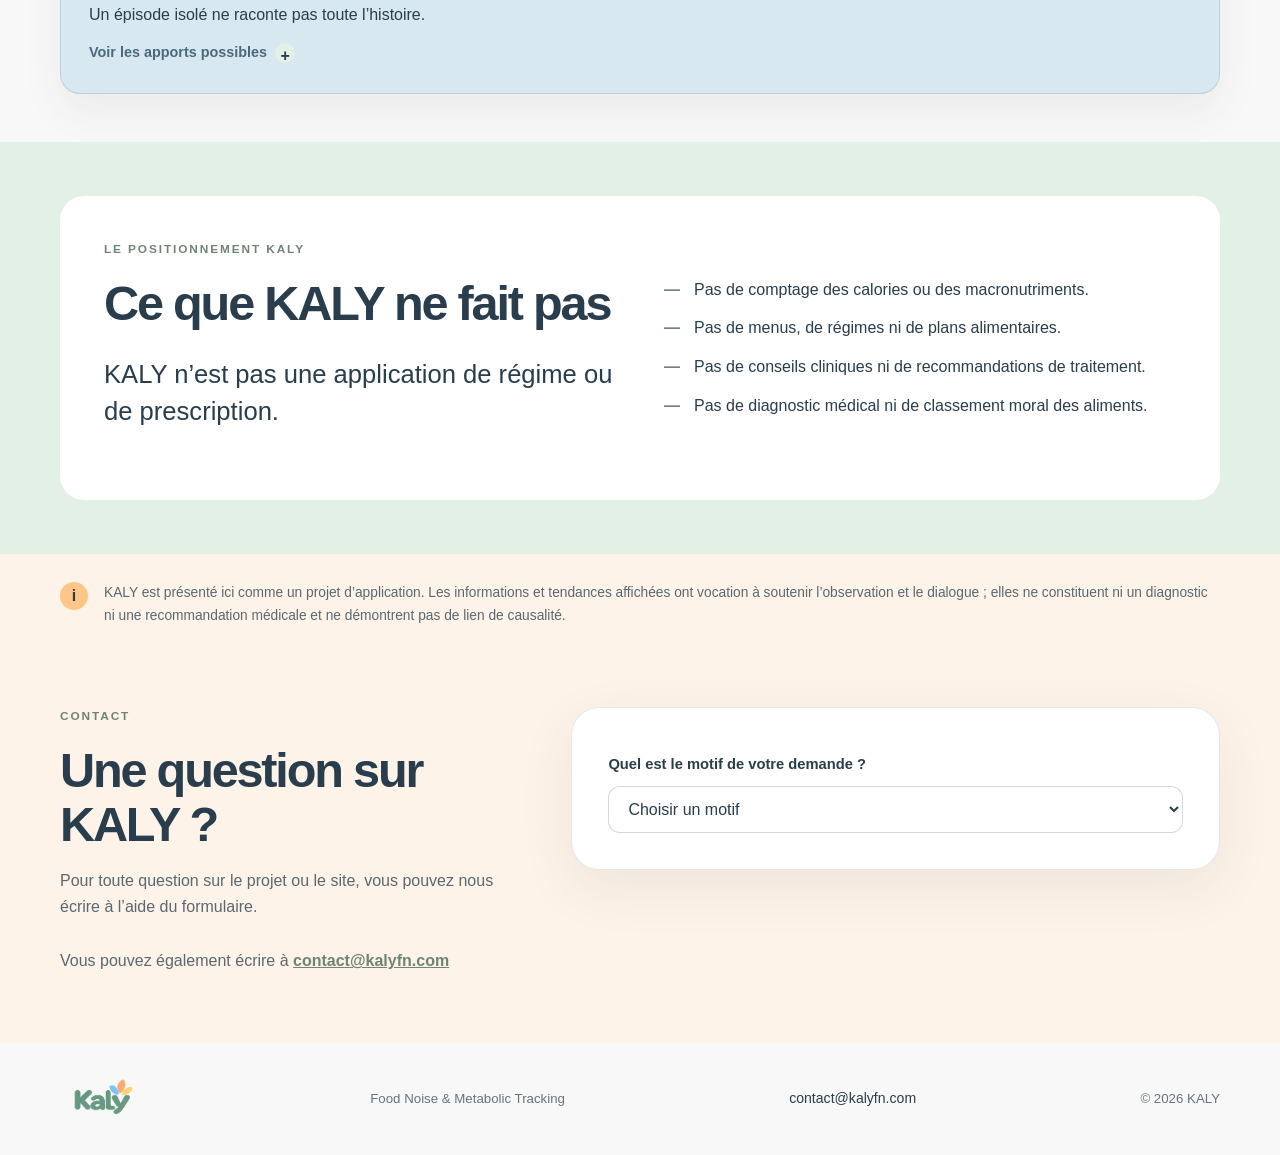
==== commit aa1681f1: "Add files via upload" ====
--- a/index.html
+++ b/index.html
@@ -7,8 +7,8 @@
   <meta name="description" content="KALY — application de suivi du Food Noise et des comportements alimentaires associés, pour repérer des tendances et faciliter le dialogue avec les professionnels de santé.">
   <title>KALY — Food Noise & Metabolic Tracking</title>
   <link rel="icon" type="image/png" href="assets/kaly_icon.png">
-  <link rel="stylesheet" href="css/style.css?v=20">
-  <script defer src="js/script.js?v=20"></script>
+  <link rel="stylesheet" href="css/style.css?v=21">
+  <script defer src="js/script.js?v=21"></script>
 </head>
 <body>
   <a class="skip-link" href="#main" data-i18n="skip">Aller au contenu</a>
@@ -24,7 +24,6 @@
         <a href="#features" data-i18n="navHow">Fonctionnement</a>
         <a href="#professional-callout" data-i18n="navFeatures">Professionnels</a>
         <a href="#audience" data-i18n="navApproach">Pour qui ?</a>
-        <a href="study/" data-i18n="navStudy">Étude de marché</a>
         <a href="#contact" data-i18n="navContact">Contact</a>
       </nav>
       <div class="header-actions">
@@ -44,8 +43,7 @@
       <a href="#features" data-i18n="navHow">Fonctionnement</a>
       <a href="#professional-callout" data-i18n="navFeatures">Professionnels</a>
       <a href="#audience" data-i18n="navApproach">Pour qui ?</a>
-      <a href="study/" data-i18n="navStudy">Étude de marché</a>
-        <a href="#contact" data-i18n="navContact">Contact</a>
+      <a href="#contact" data-i18n="navContact">Contact</a>
     </nav>
   </header>
 
@@ -54,9 +52,9 @@
       <div class="container hero-grid">
         <div class="hero-copy">
           <p class="eyebrow" data-i18n="eyebrow">FOOD NOISE & METABOLIC TRACKING</p>
-          <h1 data-i18n="heroTitle">Ne pas seulement suivre ce que l’on mange. Comprendre ce qui se passe autour de la nourriture.</h1>
-          <p class="hero-lead" data-i18n="heroLead">KALY est un outil de suivi des comportements liés à l’alimentation et au Food Noise.</p>
-          <p class="hero-positioning" data-i18n="heroPositioning">Pas de comptage des calories, pas de régime, pas de conseils cliniques : KALY aide à observer et documenter les comportements liés à la nourriture.</p>
+          <h1 class="hero-title-block" data-i18n="heroTitle">Comprendre ce qui se passe autour de la nourriture.</h1>
+          <p class="hero-lead" data-i18n="heroLead">Observer les pensées, les envies, les émotions et les situations liées à la nourriture.</p>
+          <p class="hero-positioning" data-i18n="heroPositioning">KALY est une application de suivi du Food Noise et des comportements alimentaires qui lui sont associés.</p>
           <a class="text-link" href="#food-noise"><span data-i18n="discover">Découvrir le Food Noise</span><span aria-hidden="true">↘</span></a>
         </div>
         <div class="hero-visual">
--- a/css/style.css
+++ b/css/style.css
@@ -793,3 +793,6 @@
  .contact-section { padding-top:36px; padding-bottom:36px; }
  .contact-grid { grid-template-columns:1fr; gap:14px; }
 }
+
+/* V21 — entrée vers l'étude de marché */
+.desktop-nav a[href='study/'], .mobile-nav a[href='study/'] { color: var(--blue, #4A697D); font-weight: 650; }
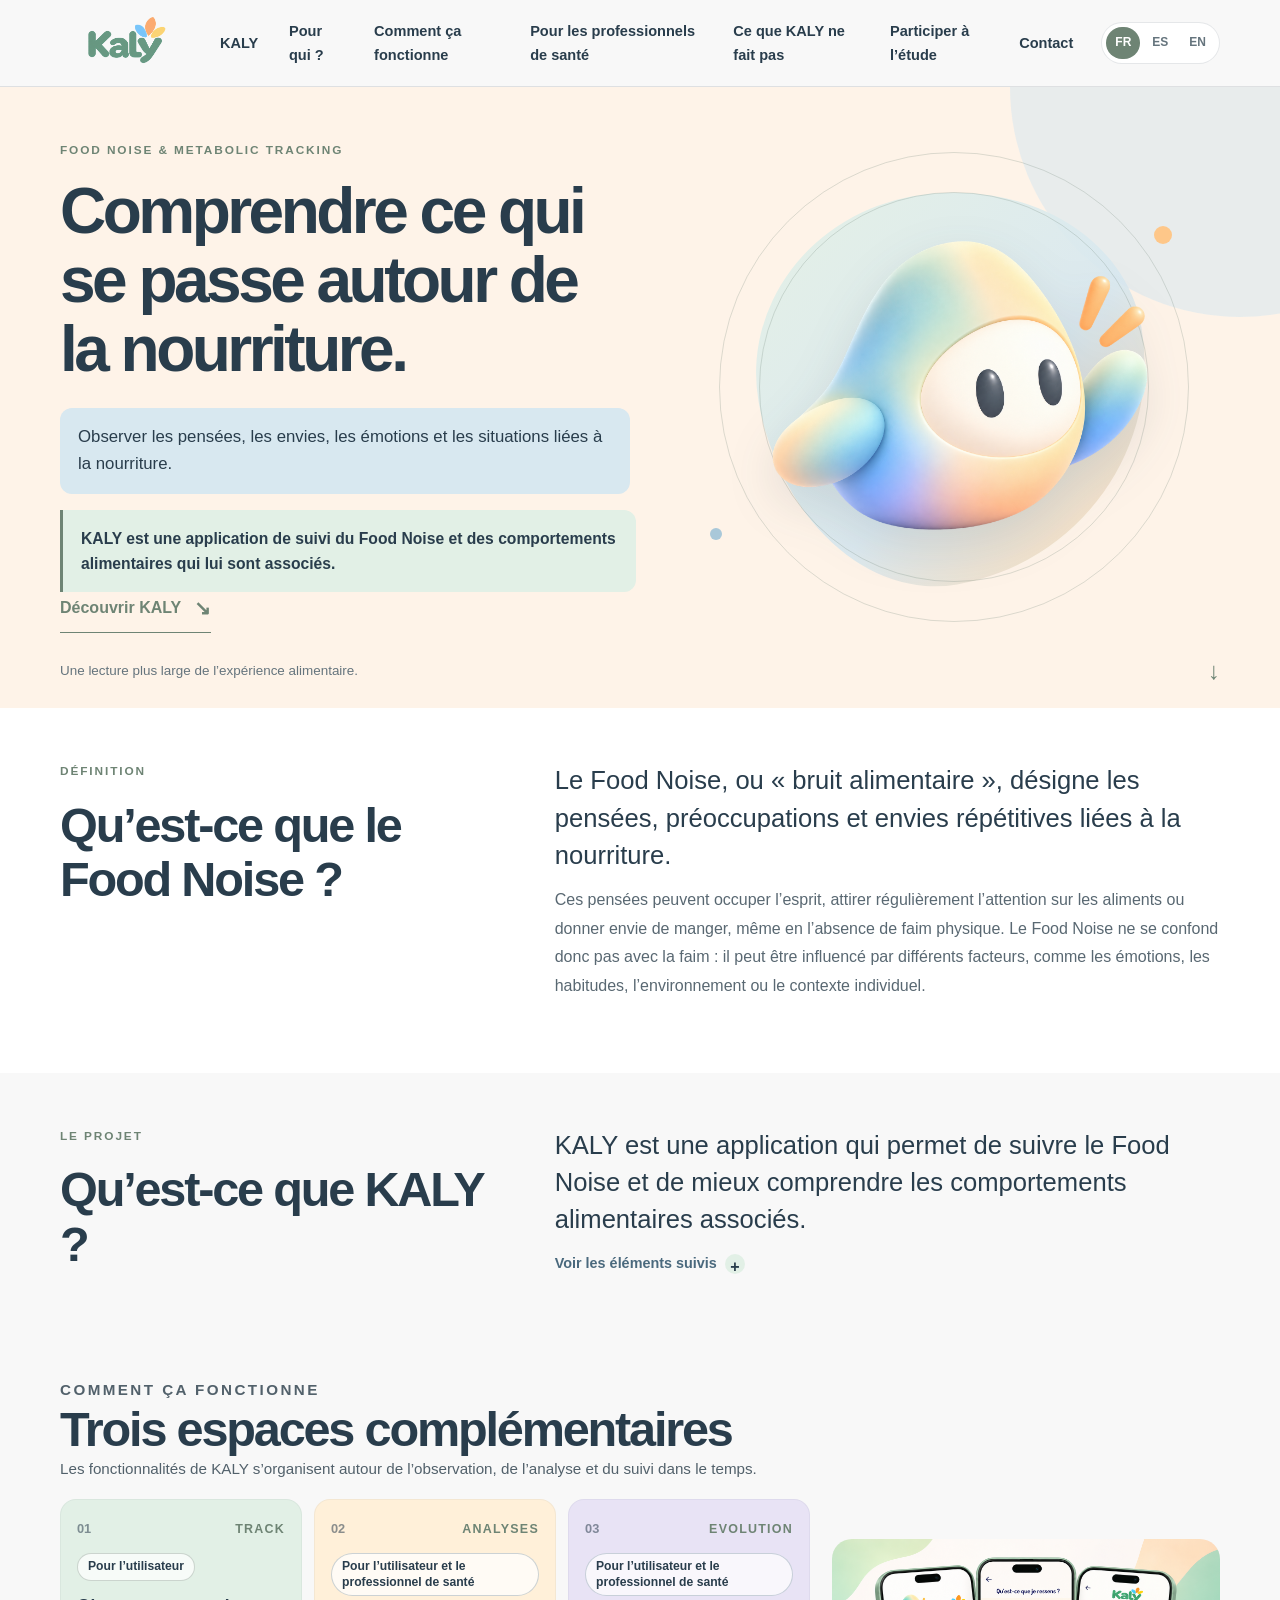
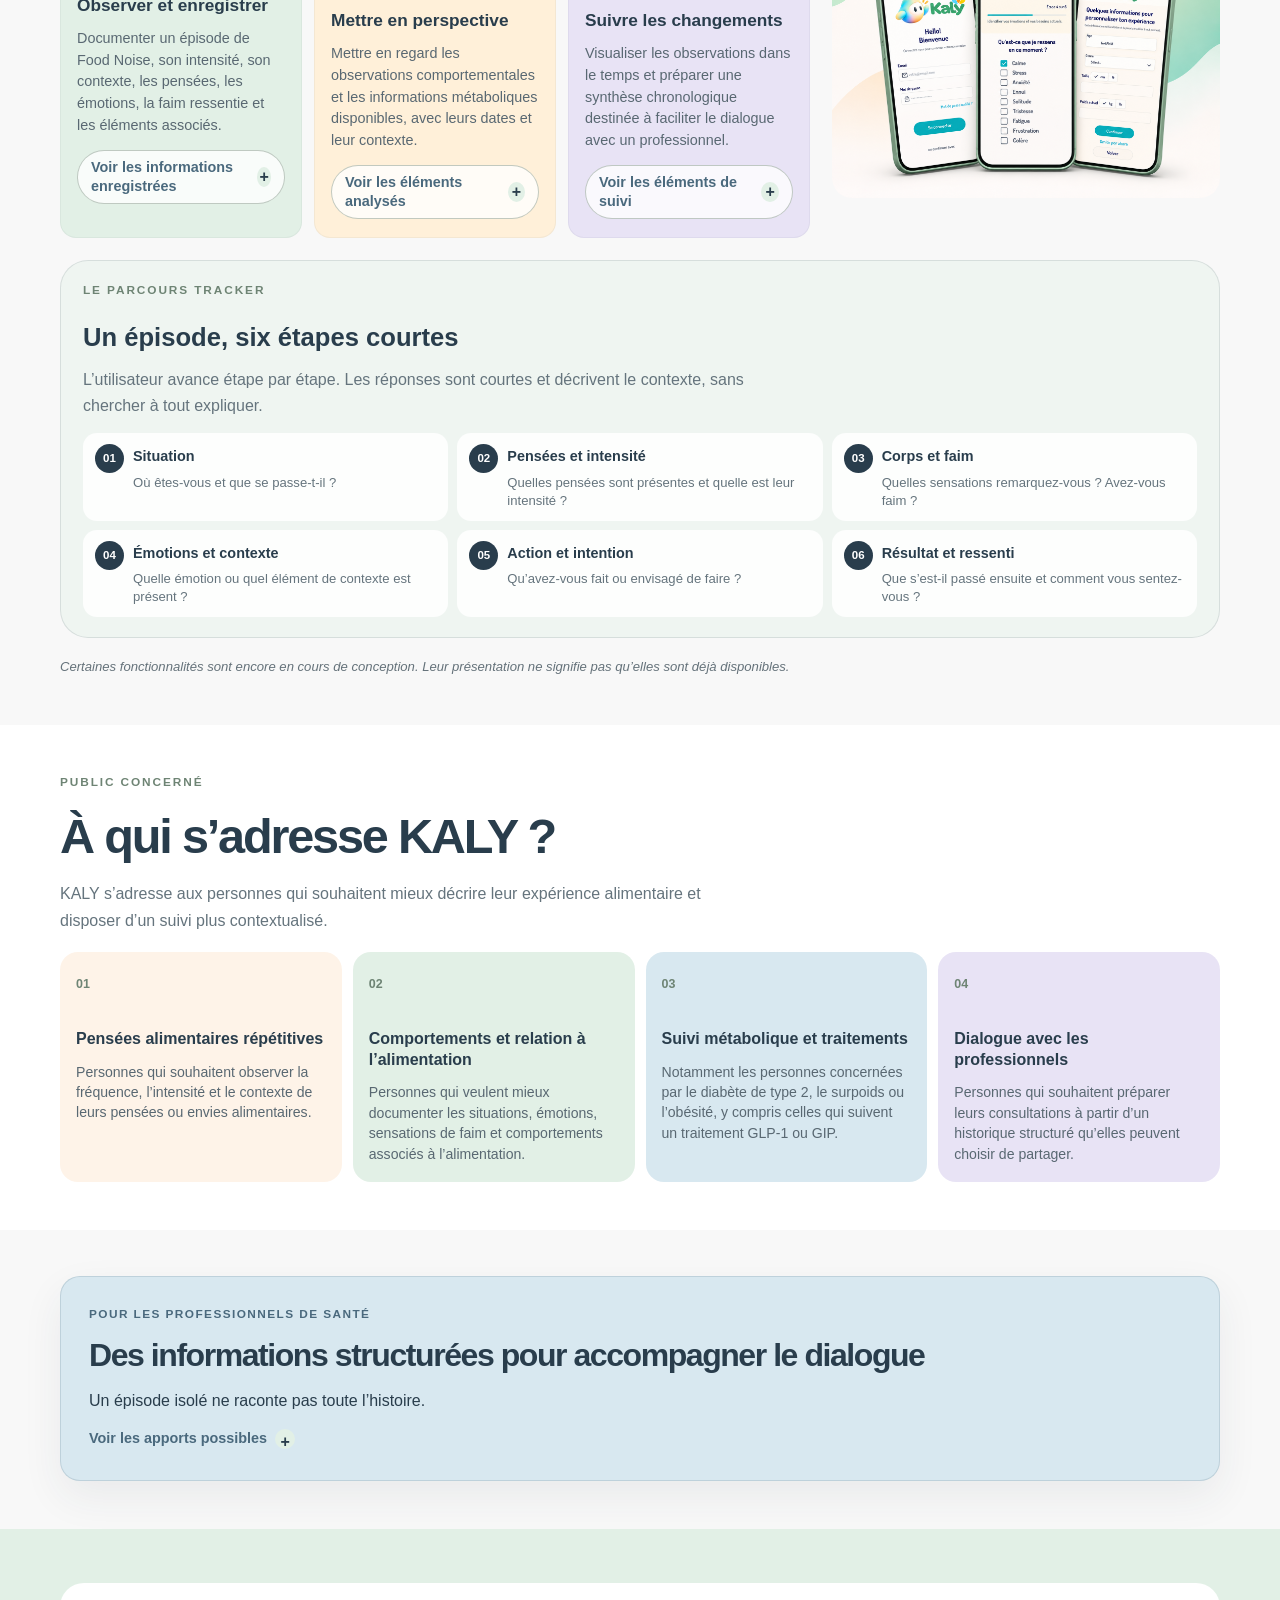
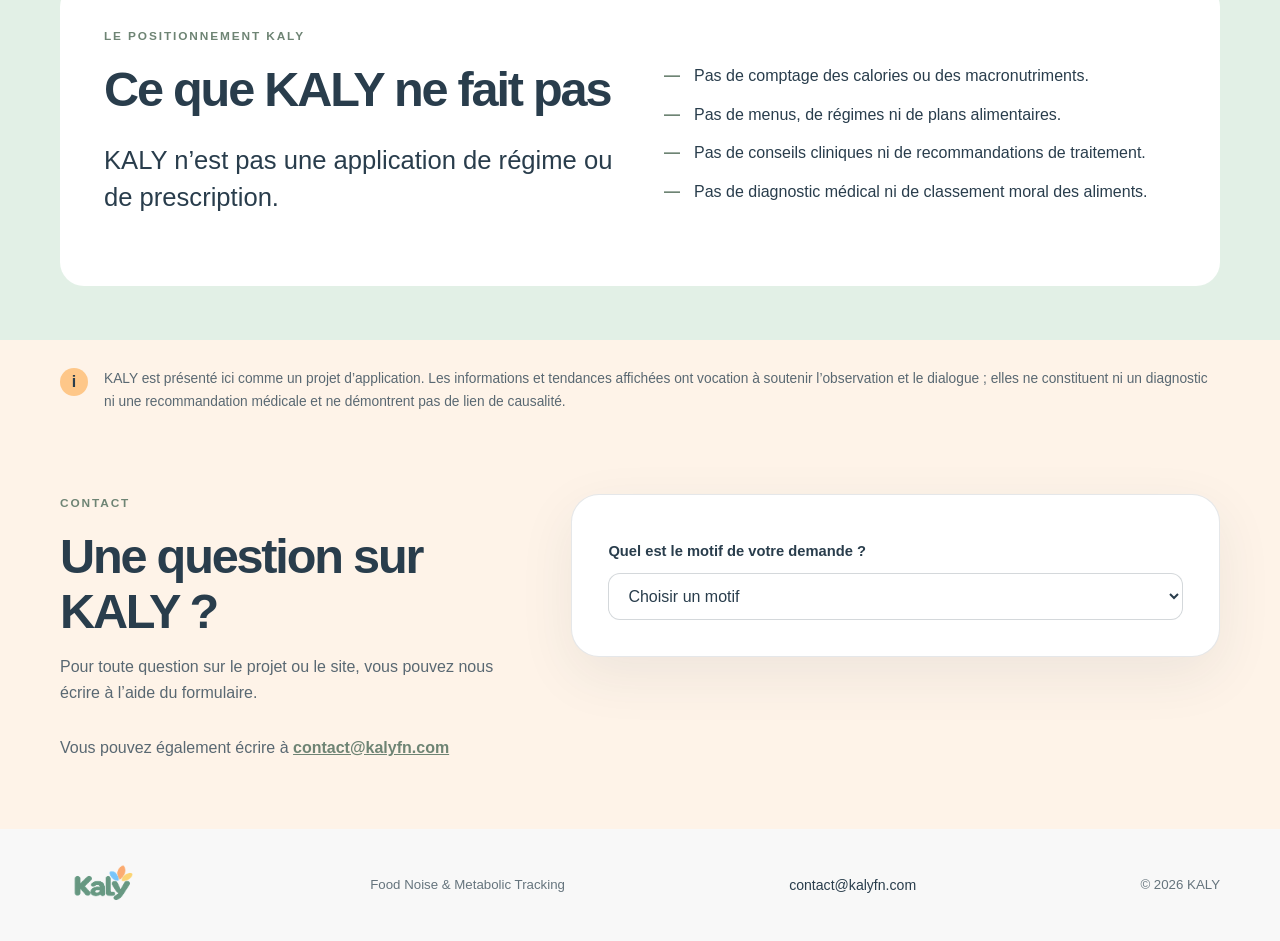
==== commit 8cca9d50: "Add study navigation link to index.html" ====
--- a/index.html
+++ b/index.html
@@ -24,6 +24,7 @@
         <a href="#features" data-i18n="navHow">Fonctionnement</a>
         <a href="#professional-callout" data-i18n="navFeatures">Professionnels</a>
         <a href="#audience" data-i18n="navApproach">Pour qui ?</a>
+        <a href="/study/" class="study-nav-link" data-i18n="navStudy">Participer à l’étude</a>
         <a href="#contact" data-i18n="navContact">Contact</a>
       </nav>
       <div class="header-actions">
--- a/css/style.css
+++ b/css/style.css
@@ -48,9 +48,17 @@
 .hero-grid { display: grid; grid-template-columns: 1.04fr .96fr; align-items: center; gap: 52px; position: relative; z-index: 1; }
 .eyebrow { margin: 0 0 16px; color: var(--kaly-green); font-size: .74rem; font-weight: 700; letter-spacing: .16em; text-transform: uppercase; }
 .hero h1 { max-width: 690px; margin: 0; color: var(--kaly-dark); font-size: clamp(2.35rem, 5vw, 4.55rem); line-height: 1.08; letter-spacing: -.055em; font-weight: 600; }
-.hero-lead { max-width: 570px; margin: 24px 0 28px; color: #53636D; font-size: 1.08rem; }
+.hero-lead { max-width: 570px; margin: 24px 0 16px; padding: 16px 18px; color: #293D4C; background: #D8E8F0; border-radius: 12px; font-size: 1.05rem; line-height: 1.6; }
+.hero-title-block { max-width: 650px; }
+.hero-positioning { max-width: 590px; margin: 0; padding: 16px 18px; border-left: 3px solid #6E8474; background: #E2F0E6; border-radius: 0 12px 12px 0; color: #293D4C; font-size: .98rem; line-height: 1.6; font-weight: 600; }
 .text-link { display: inline-flex; align-items: center; gap: 13px; color: var(--kaly-green); text-decoration: none; font-weight: 700; border-bottom: 1px solid var(--kaly-green); padding-bottom: 7px; }
 .text-link span:last-child { font-size: 1.25rem; }
+
+.hero-actions { display: flex; align-items: center; flex-wrap: wrap; gap: 18px 24px; margin-top: 12px; }
+.study-link { display: inline-flex; align-items: center; justify-content: center; gap: 10px; padding: 11px 17px; border-radius: 9px; background: var(--kaly-green); color: #fff; text-decoration: none; font-weight: 700; transition: background .2s ease, transform .2s ease; }
+.study-link:hover { background: var(--kaly-dark); transform: translateY(-1px); }
+.study-link span:last-child { font-size: 1.1rem; }
+
 .hero-visual {
   min-height: 430px;
   position: relative;
@@ -226,7 +234,6 @@
 }
 
 /* Additional positioning and product walkthrough sections */
-.hero-positioning{max-width:590px;margin:20px 0 0;padding:15px 18px;border-left:3px solid #FEC789;background:rgba(226,240,230,.62);border-radius:0 12px 12px 0;color:#293D4C;font-size:.98rem;line-height:1.6;font-weight:600}
 .how-section{background:#F8F8F8}
 .how-grid{display:grid;grid-template-columns:repeat(4,minmax(0,1fr));gap:14px;margin-top:34px}
 .how-card{position:relative;min-height:220px;padding:24px 22px;border-radius:16px;background:#FEF3E8;border:0;box-shadow:none}
@@ -436,7 +443,7 @@
   .hero { padding: 38px 0 18px; }
   .hero h1 { font-size: clamp(2rem, 9vw, 2.8rem); line-height: 1.1; }
   .hero-lead { margin: 16px 0 18px; }
-  .hero-positioning { margin-top: 14px; padding: 12px 14px; }
+  .hero-positioning { margin-top: 0; padding: 12px 14px; }
   .hero-visual { min-height: 230px; }
   .hero-mascot { width: clamp(190px, 62vw, 250px); max-height: 245px; }
   .hero-bottom { padding-top: 18px; font-size: .78rem; }
@@ -547,7 +554,7 @@
   .hero { padding: 38px 0 18px; }
   .hero h1 { font-size: clamp(2rem, 9vw, 2.8rem); line-height: 1.1; }
   .hero-lead { margin: 16px 0 18px; }
-  .hero-positioning { margin-top: 14px; padding: 12px 14px; }
+  .hero-positioning { margin-top: 0; padding: 12px 14px; }
   .hero-visual { min-height: 230px; }
   .hero-mascot { width: clamp(190px, 62vw, 250px); max-height: 245px; }
   .hero-bottom { padding-top: 18px; font-size: .78rem; }
@@ -793,6 +800,3 @@
  .contact-section { padding-top:36px; padding-bottom:36px; }
  .contact-grid { grid-template-columns:1fr; gap:14px; }
 }
-
-/* V21 — entrée vers l'étude de marché */
-.desktop-nav a[href='study/'], .mobile-nav a[href='study/'] { color: var(--blue, #4A697D); font-weight: 650; }
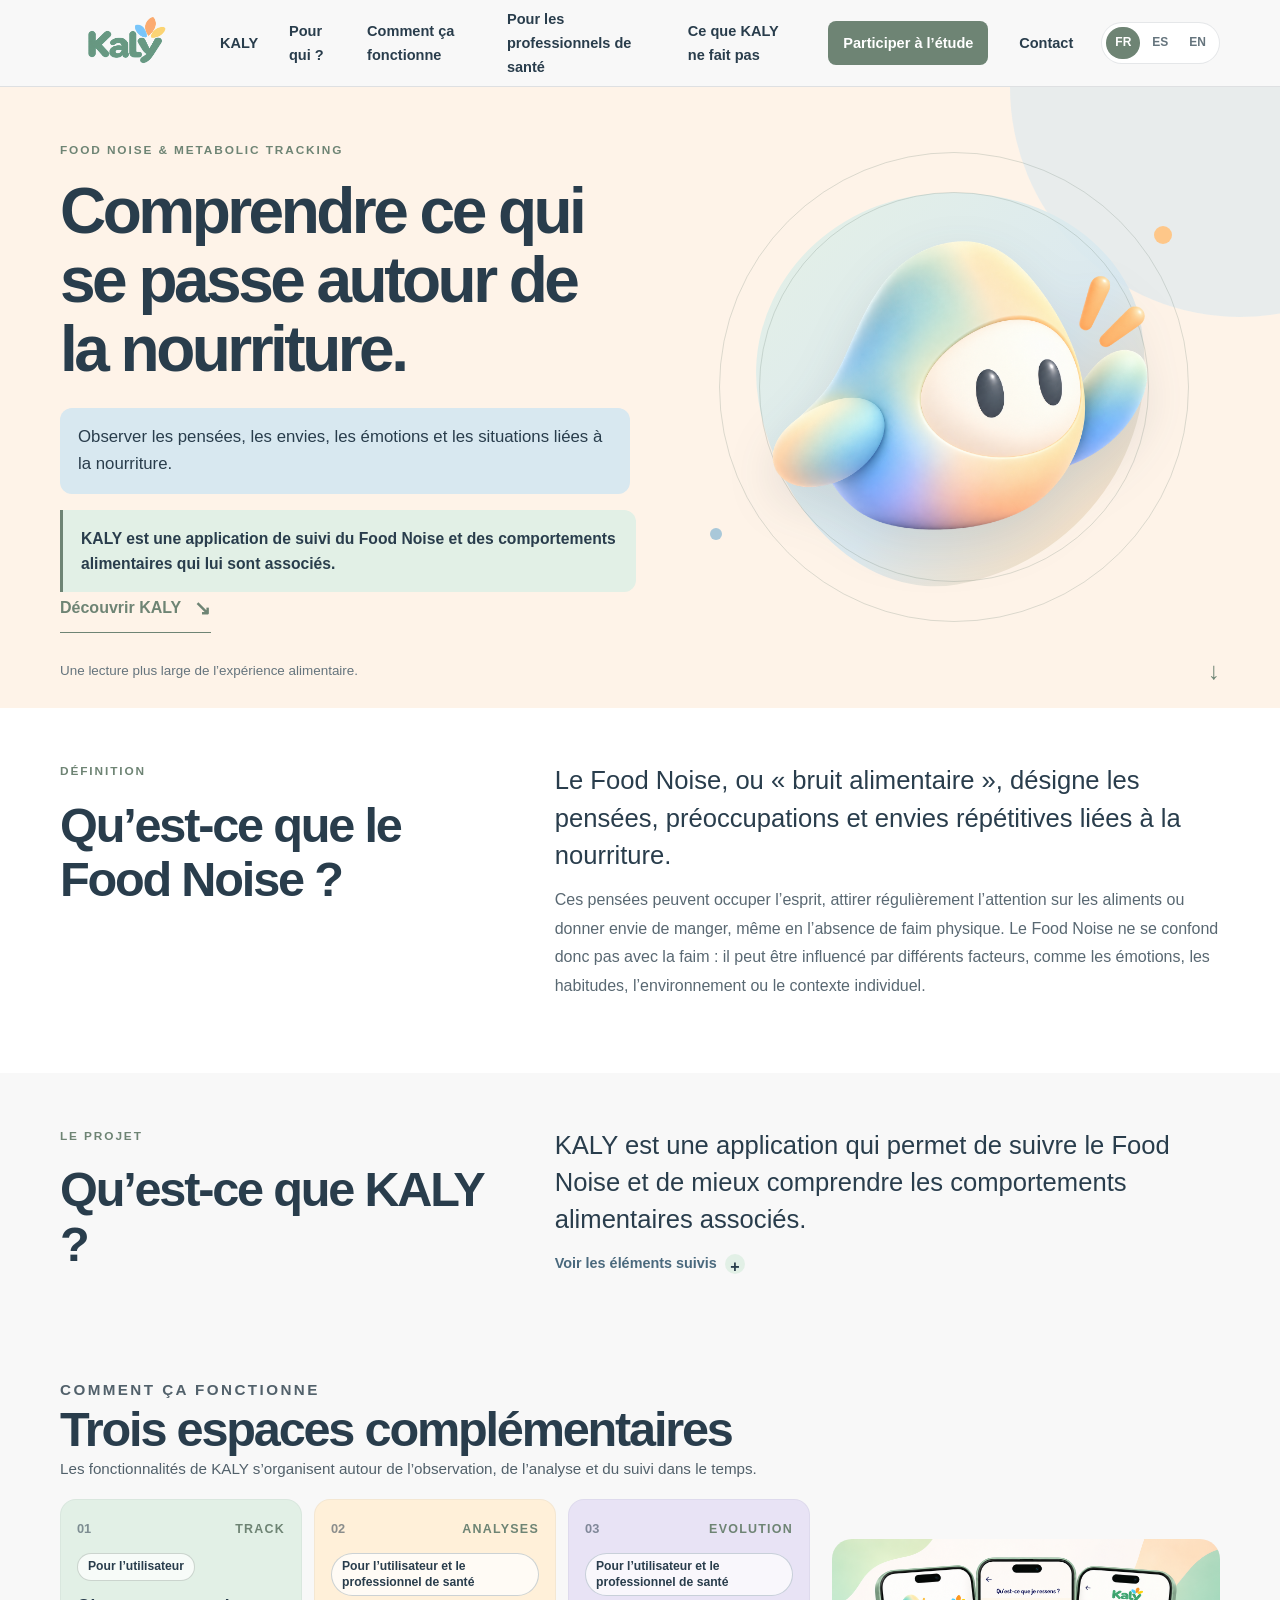
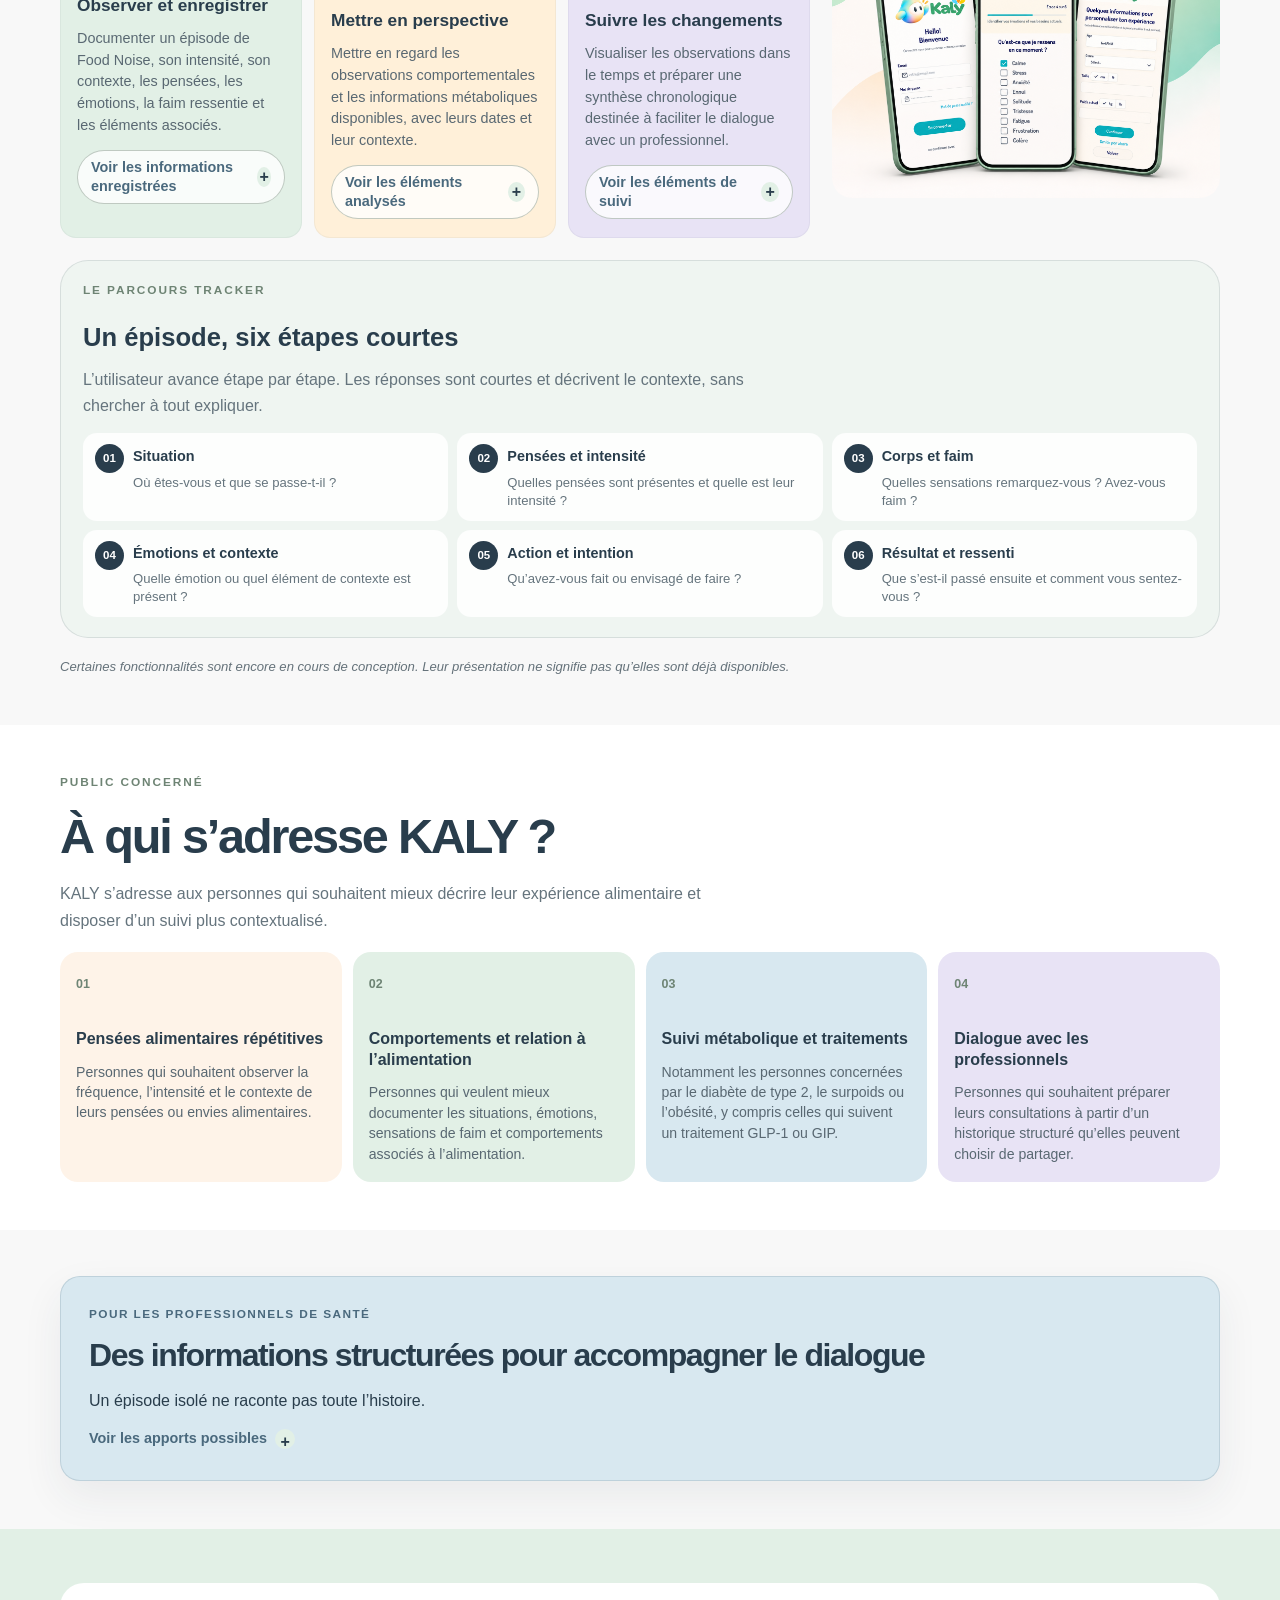
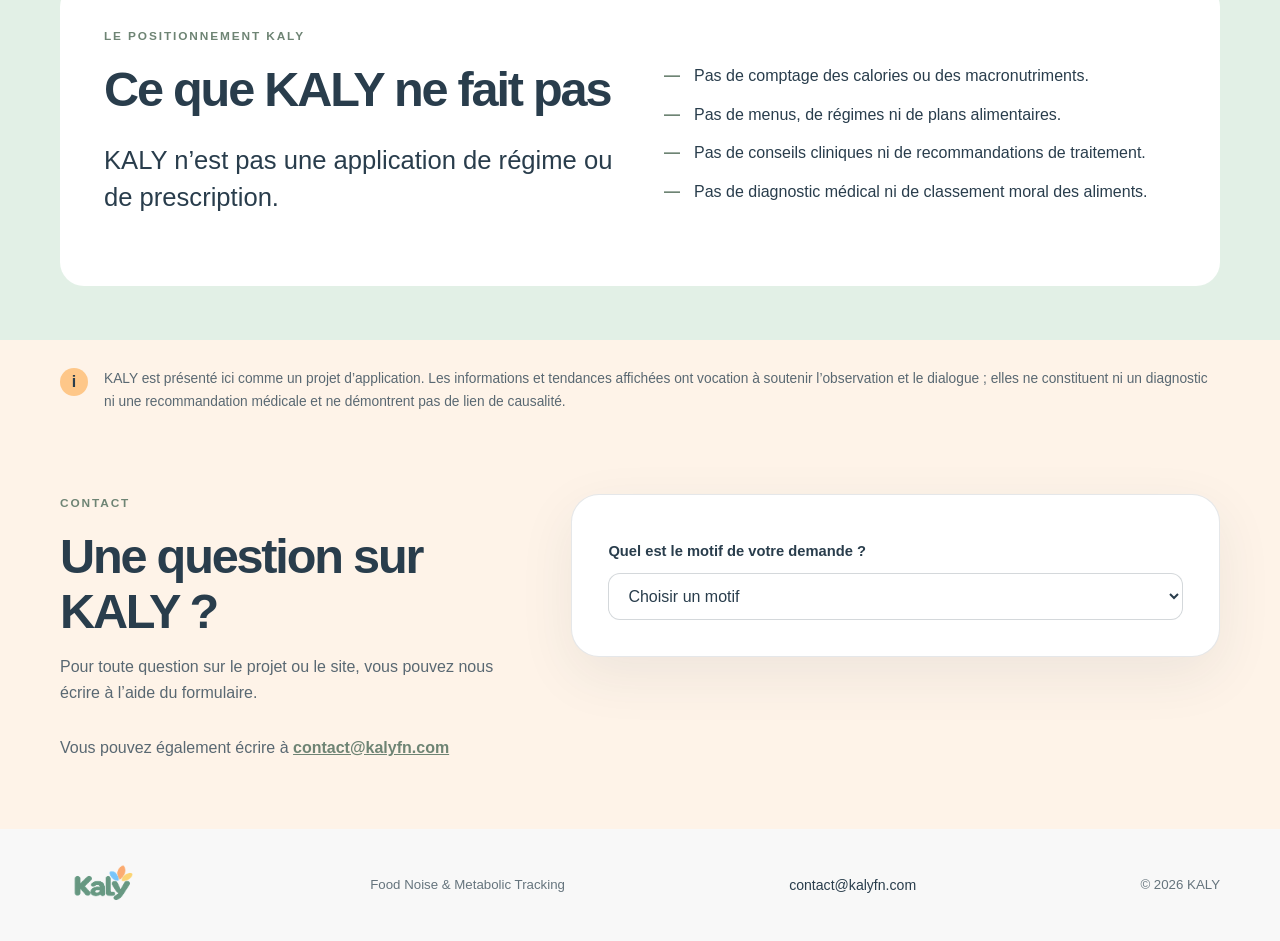
==== commit b6764cab: "Update script version in index.html" ====
--- a/index.html
+++ b/index.html
@@ -8,7 +8,7 @@
   <title>KALY — Food Noise & Metabolic Tracking</title>
   <link rel="icon" type="image/png" href="assets/kaly_icon.png">
   <link rel="stylesheet" href="css/style.css?v=21">
-  <script defer src="js/script.js?v=21"></script>
+  <script defer src="js/script.js?v=22"></script>
 </head>
 <body>
   <a class="skip-link" href="#main" data-i18n="skip">Aller au contenu</a>
--- a/css/style.css
+++ b/css/style.css
@@ -800,3 +800,20 @@
  .contact-section { padding-top:36px; padding-bottom:36px; }
  .contact-grid { grid-template-columns:1fr; gap:14px; }
 }
+/* Accès direct à l'étude KALY */
+.desktop-nav .study-nav-link,
+.mobile-nav .study-nav-link {
+  background: var(--kaly-green);
+  color: #fff;
+  padding: 10px 15px;
+  border-radius: 8px;
+  font-weight: 700;
+  text-decoration: none;
+  white-space: nowrap;
+}
+
+.desktop-nav .study-nav-link:hover,
+.mobile-nav .study-nav-link:hover {
+  background: var(--kaly-dark);
+  color: #fff;
+}
